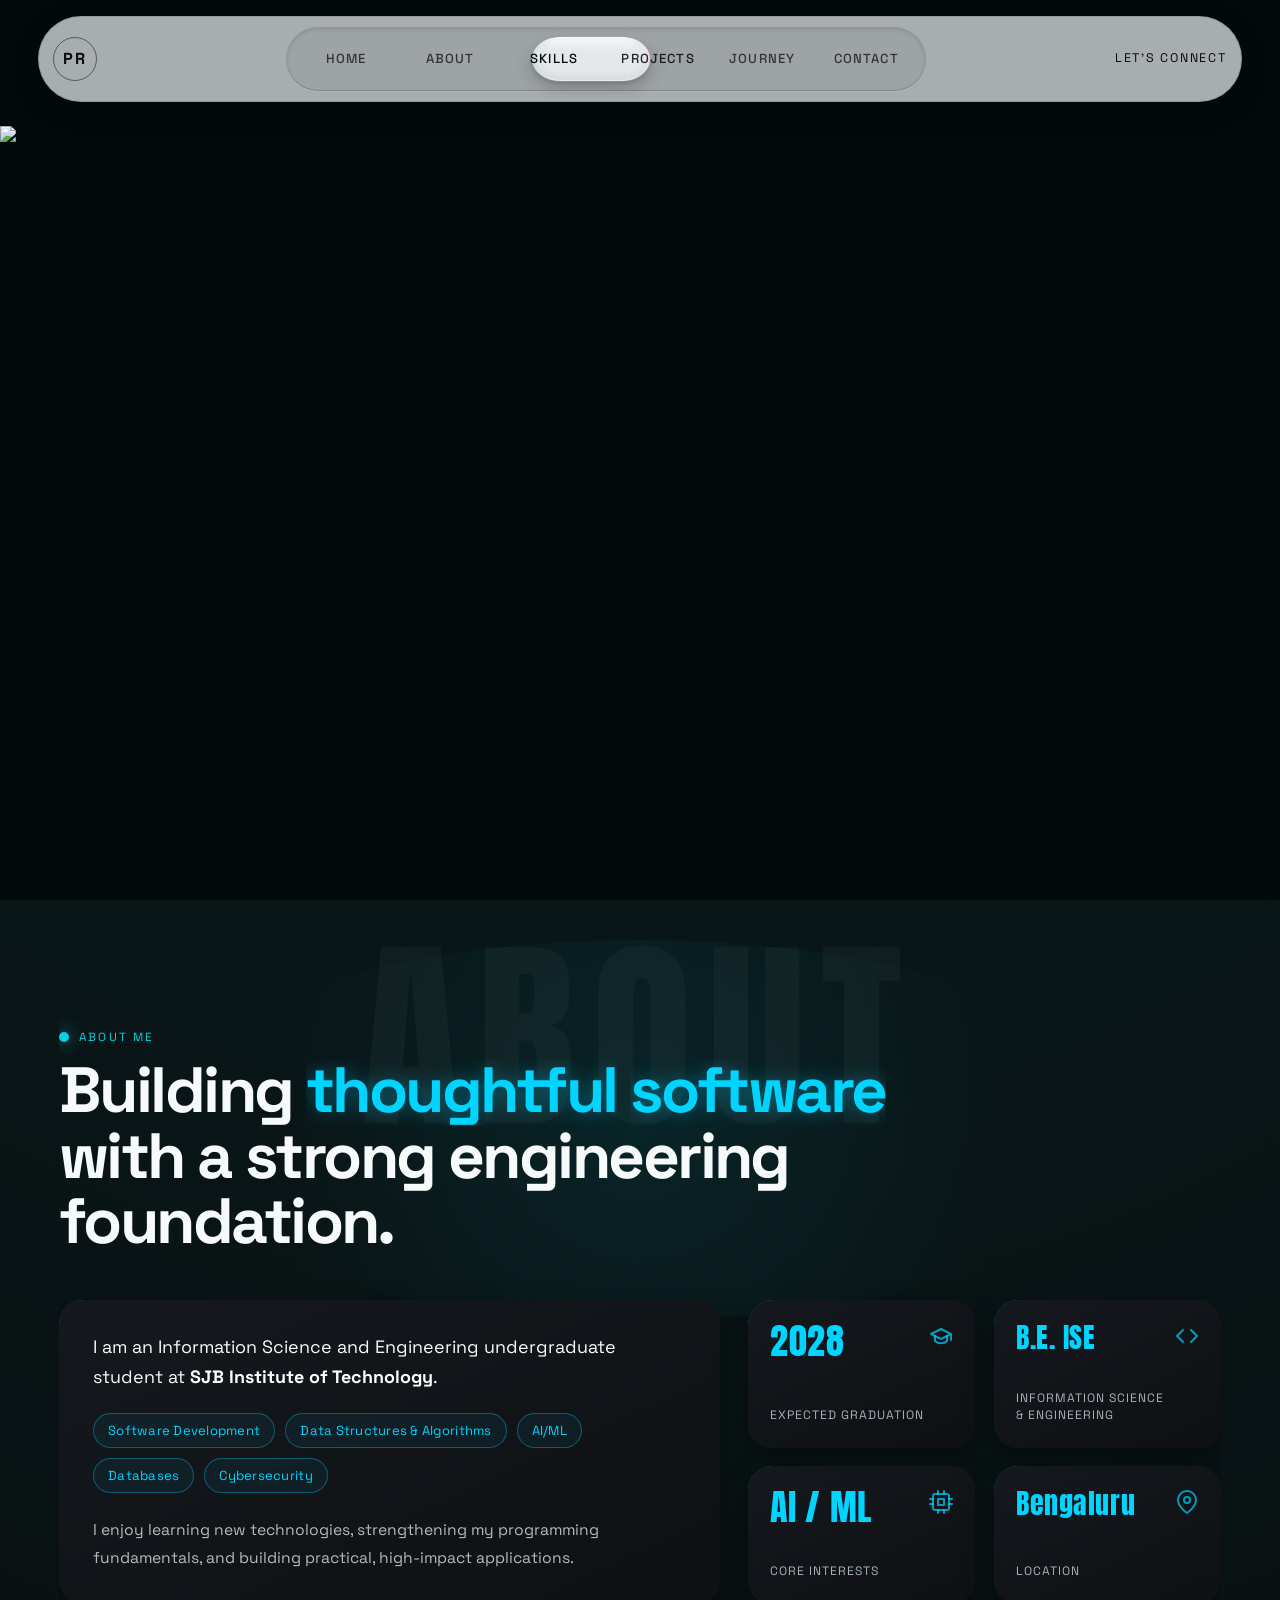
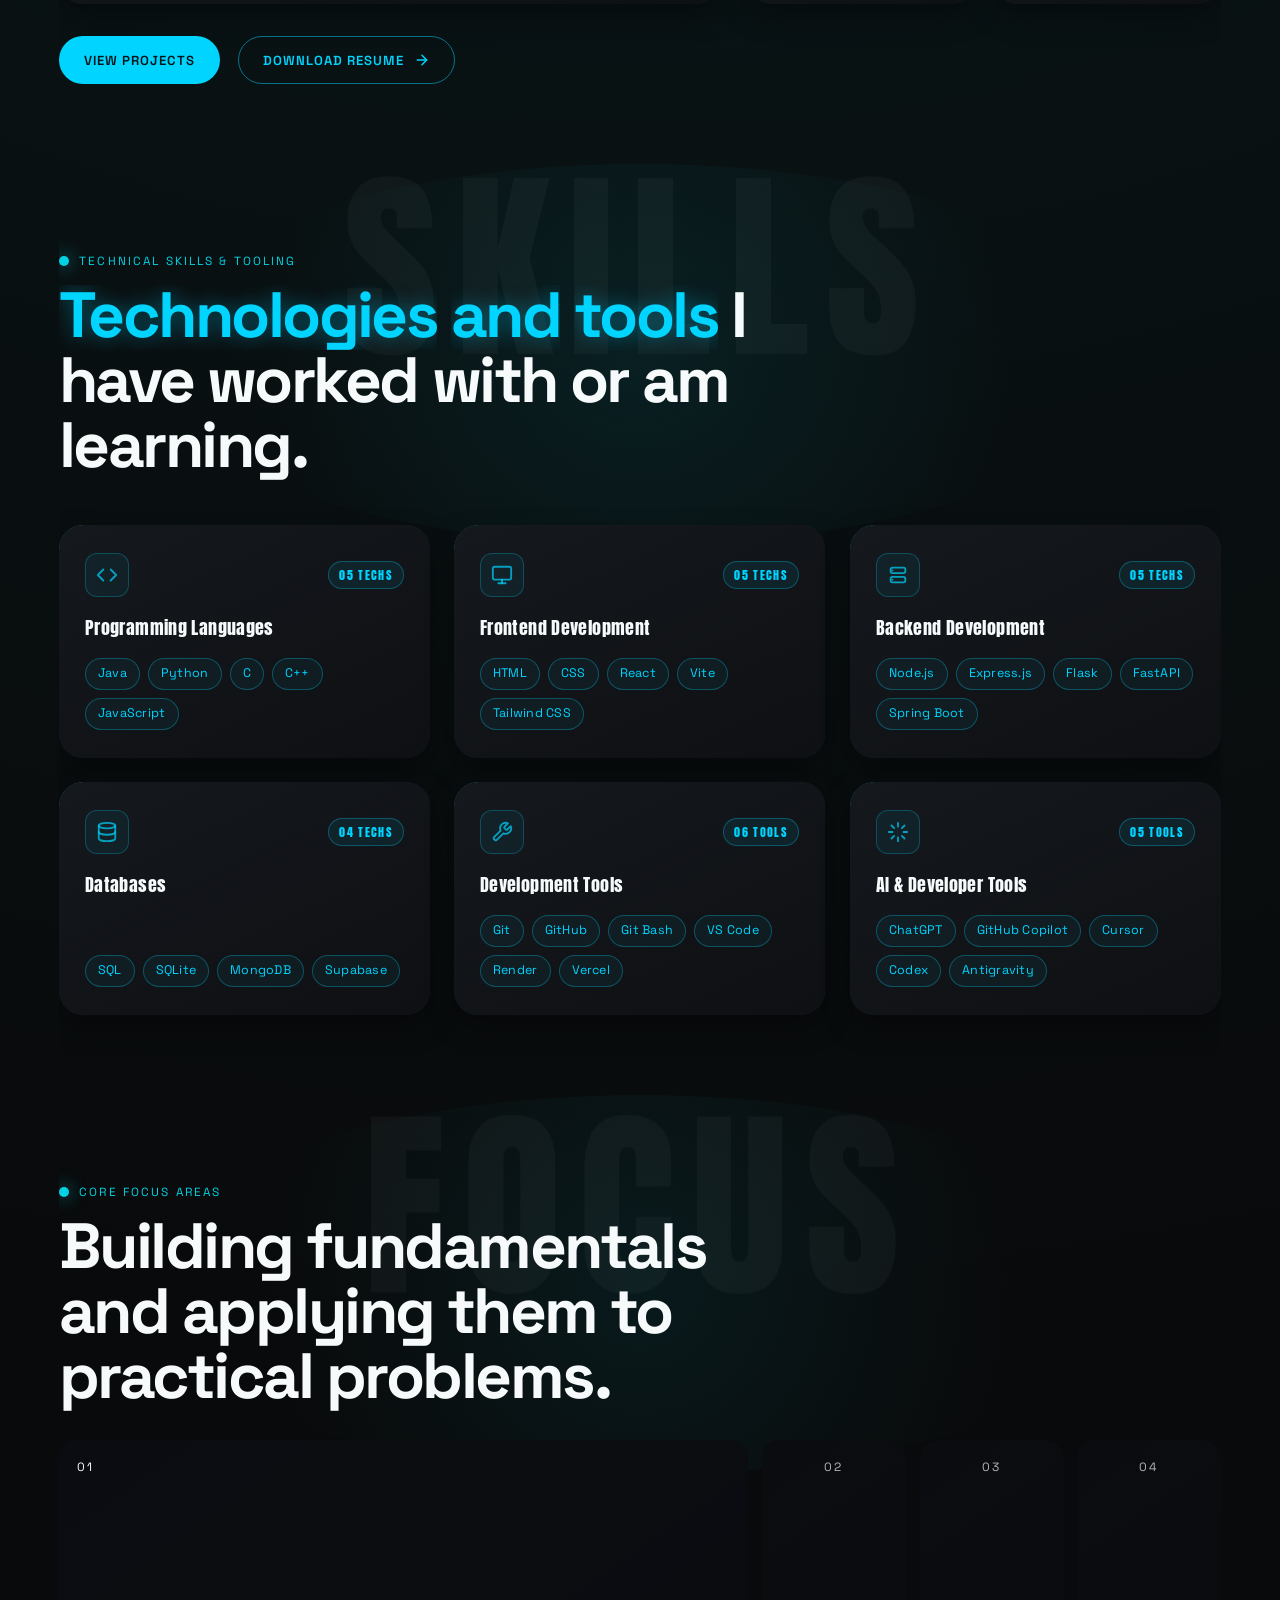
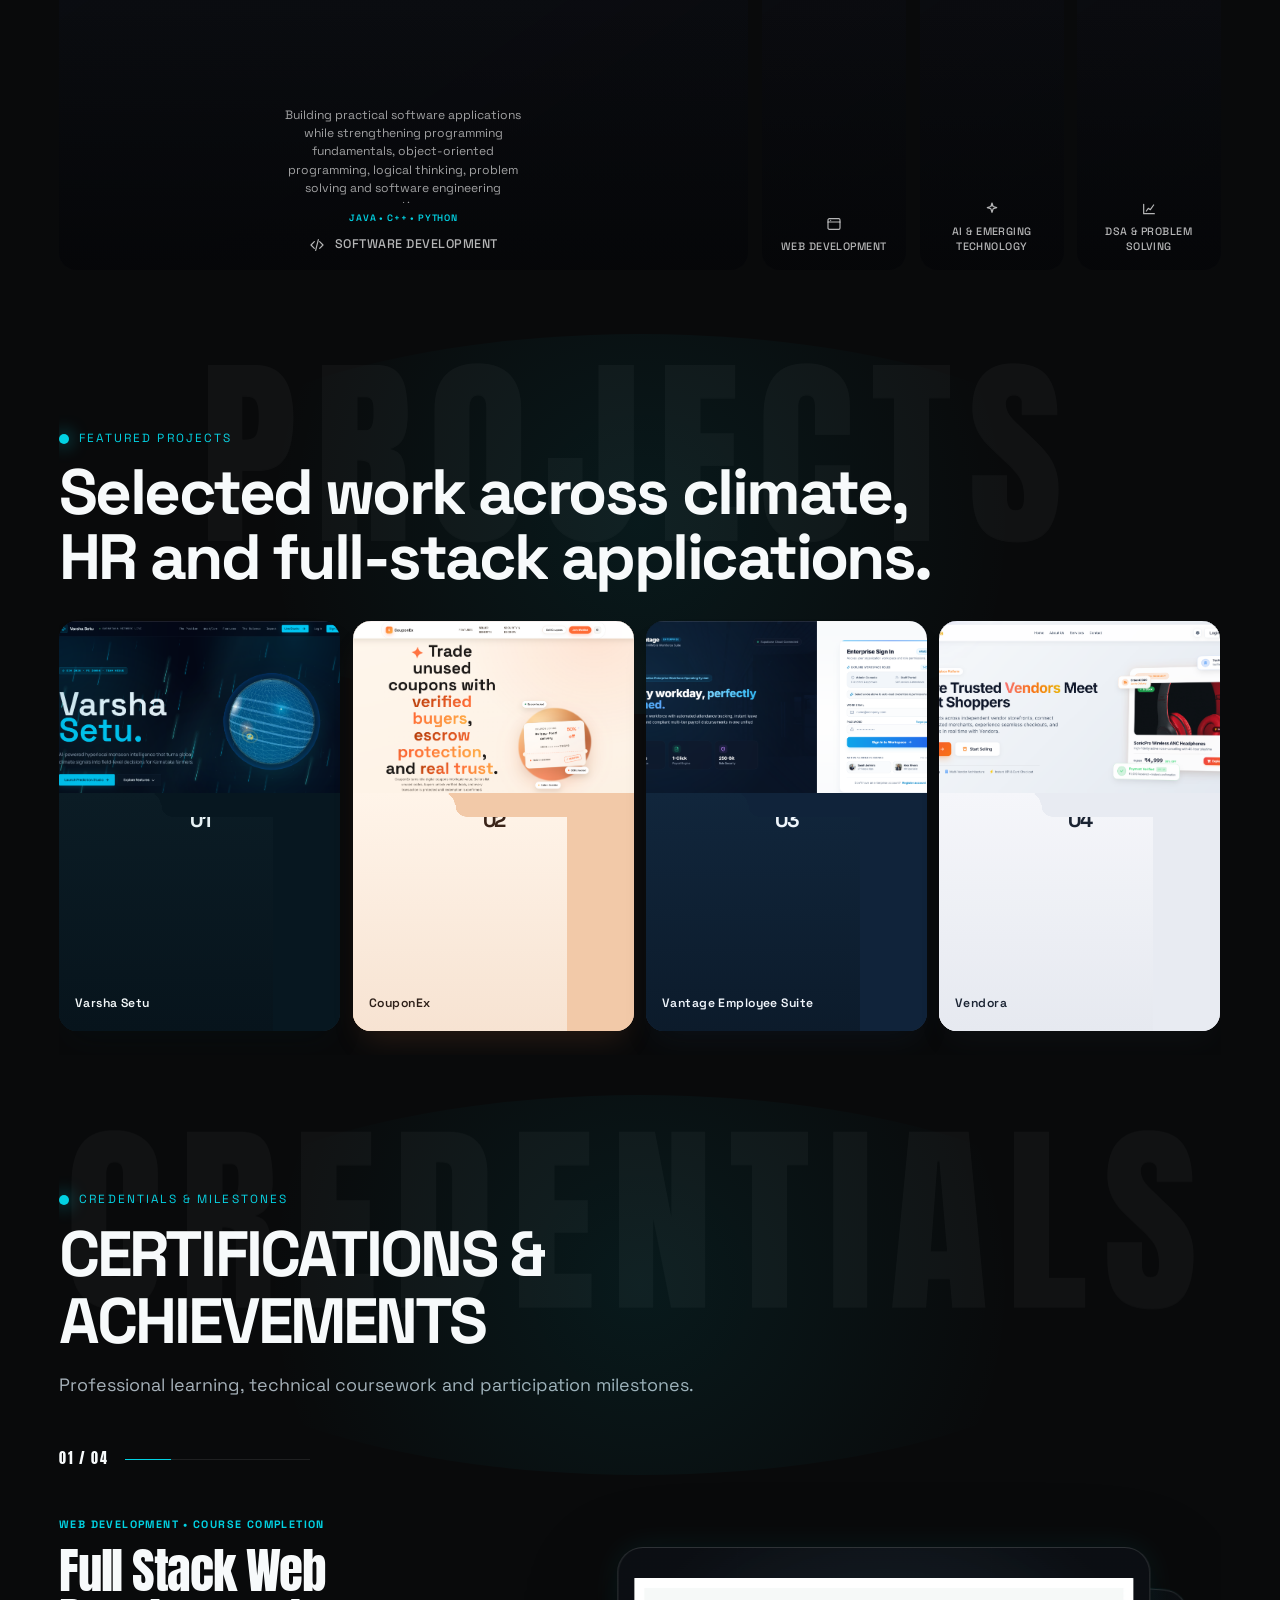
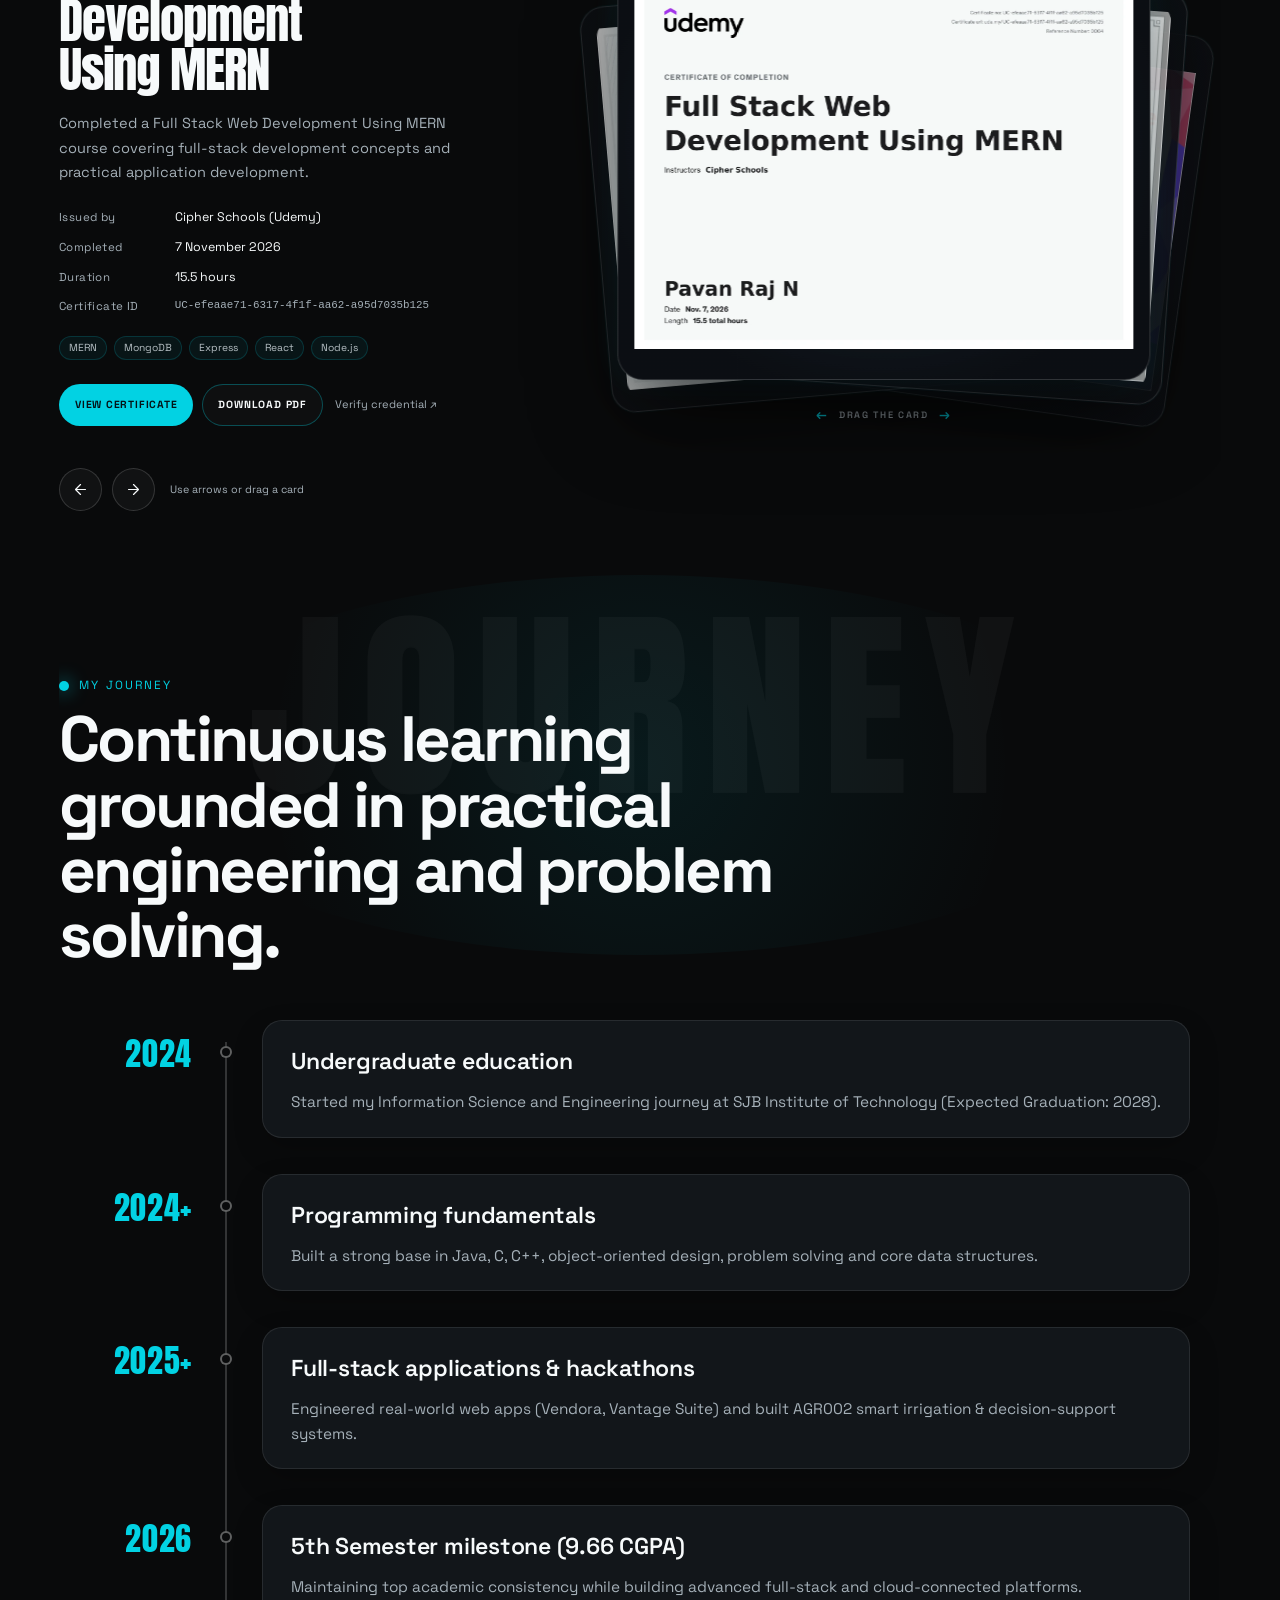
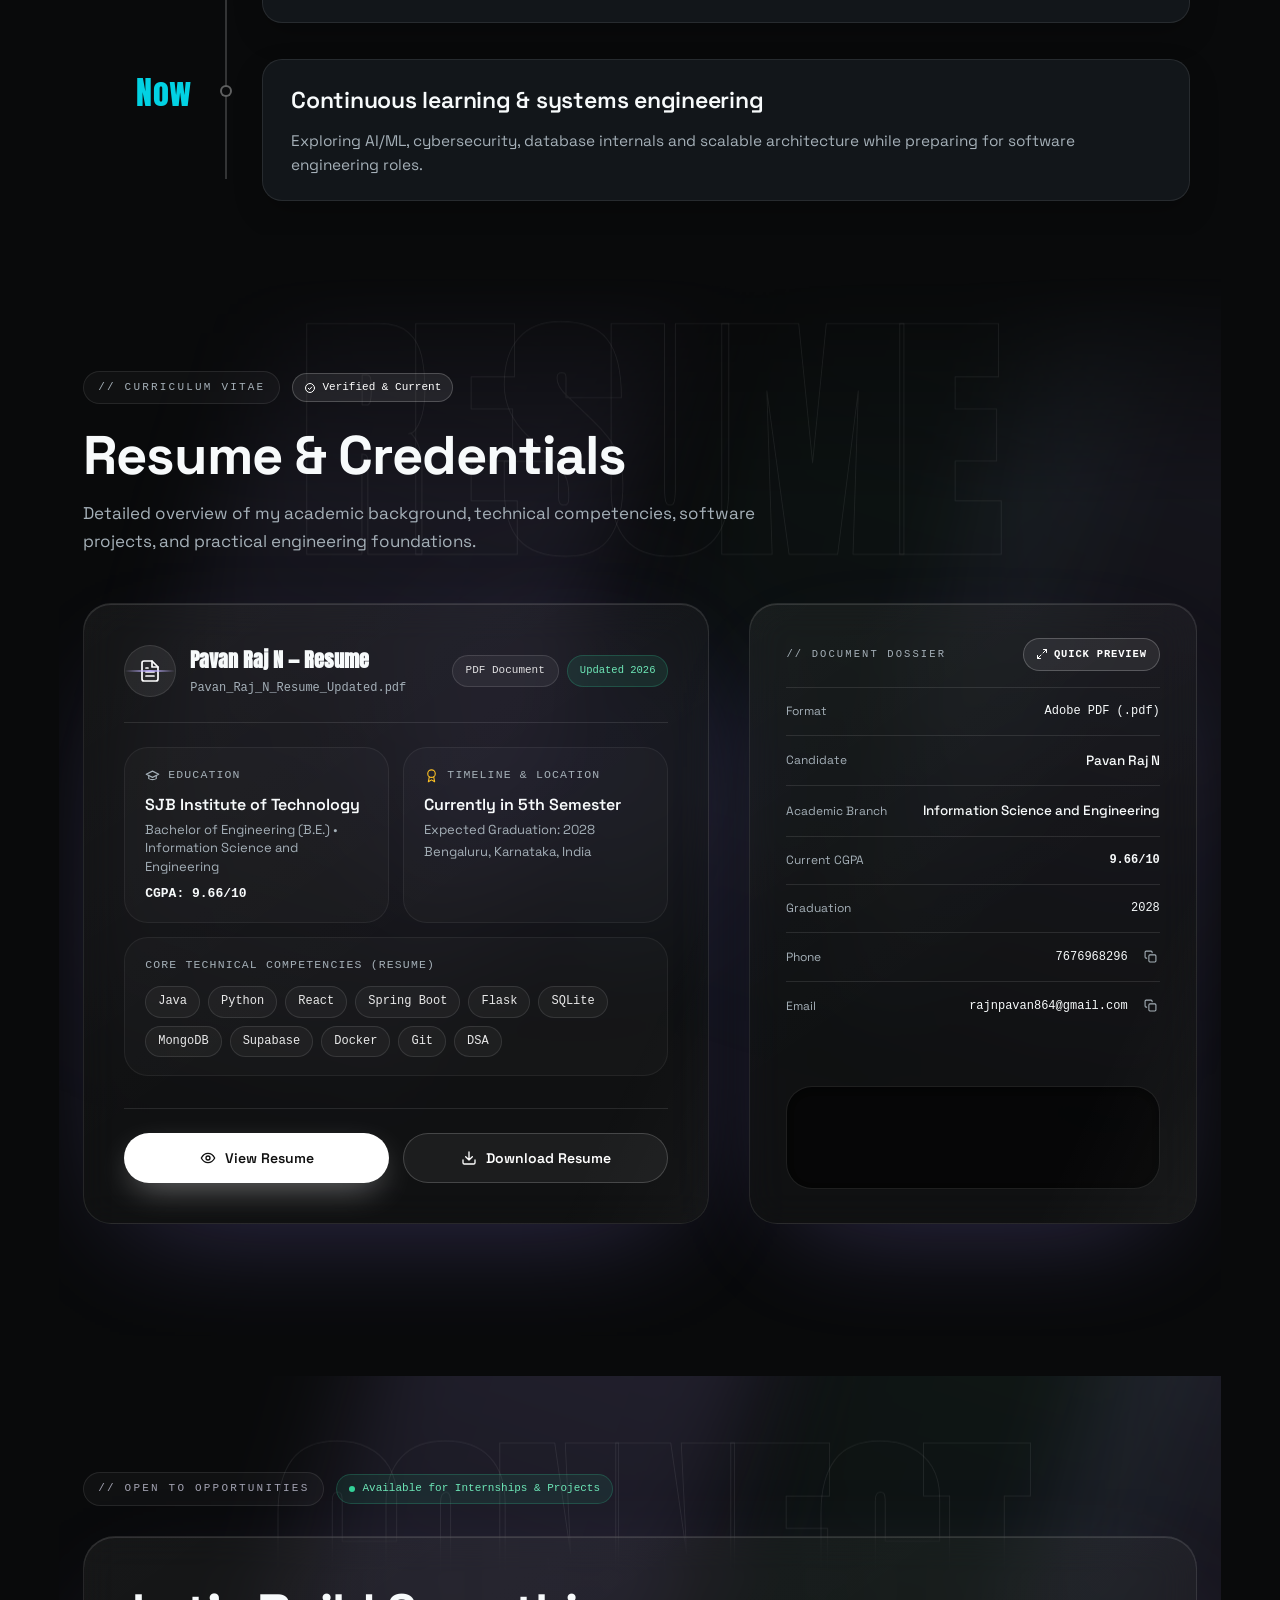
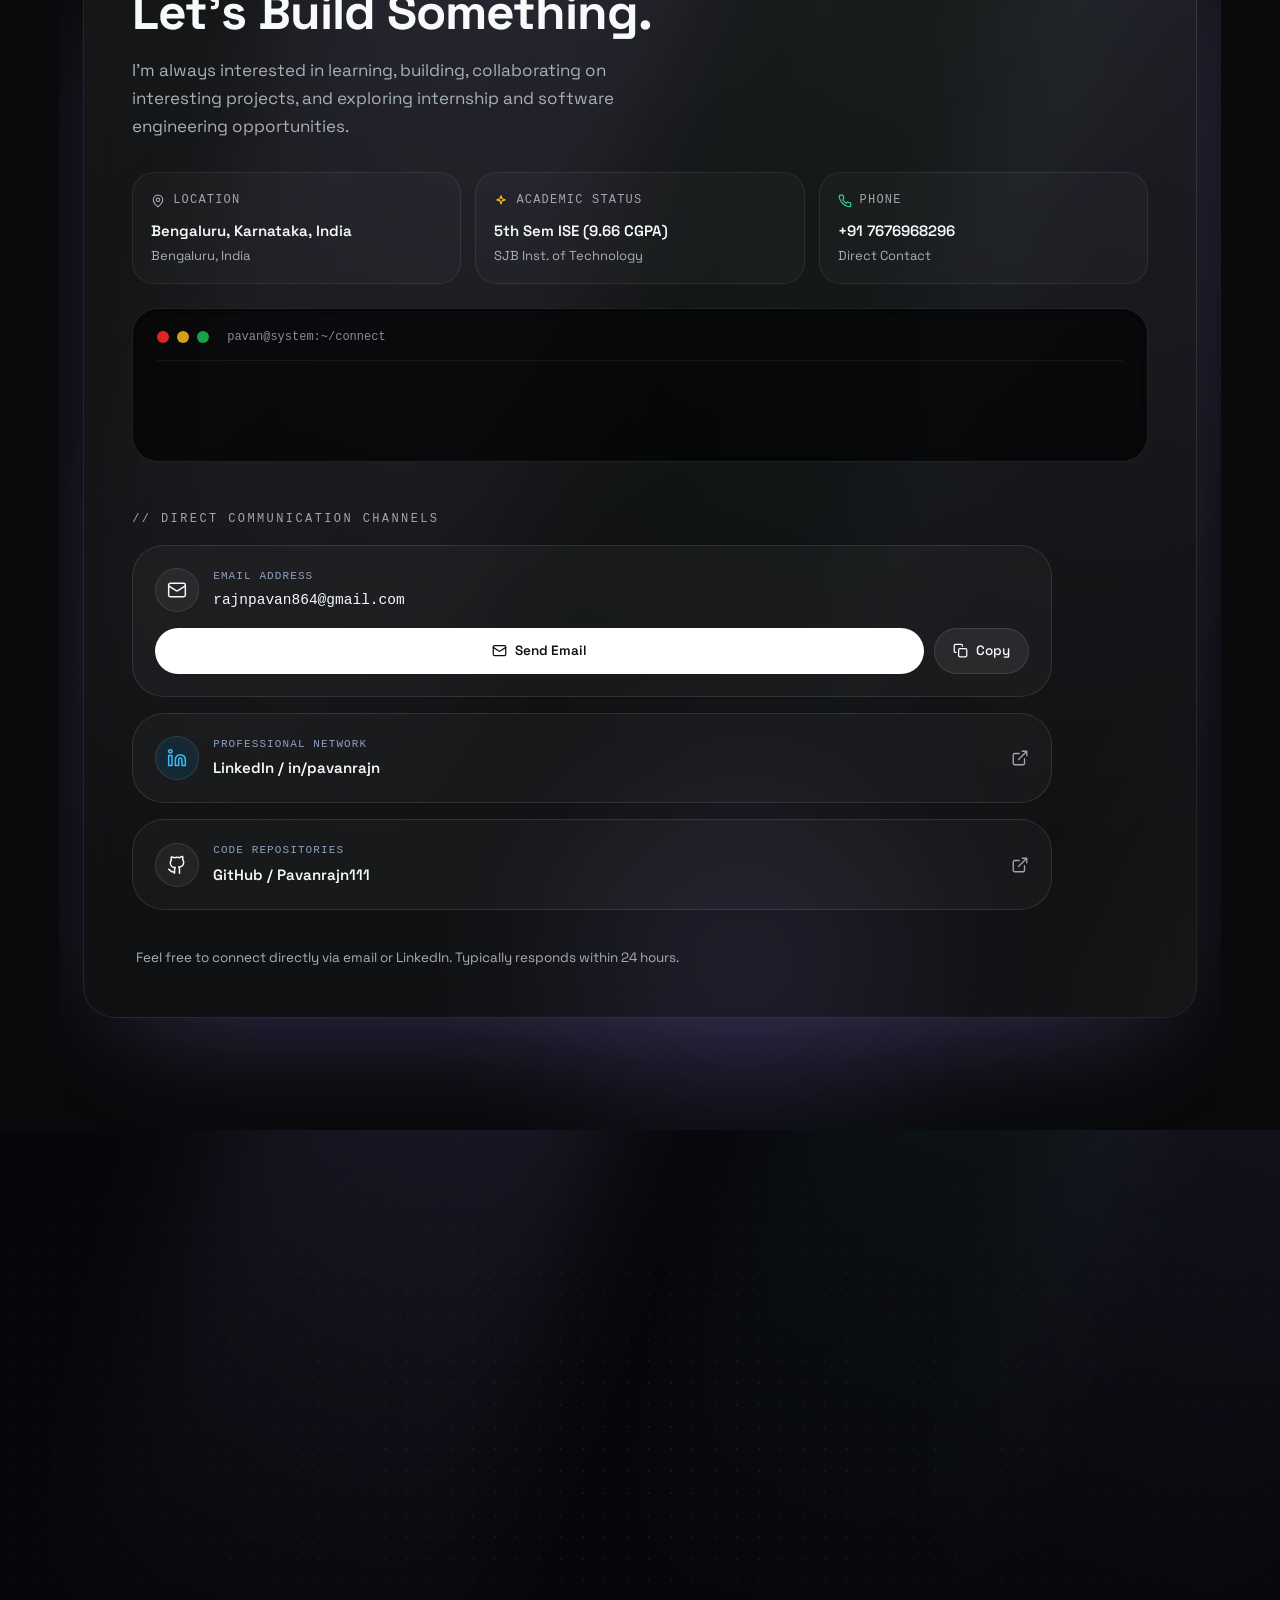
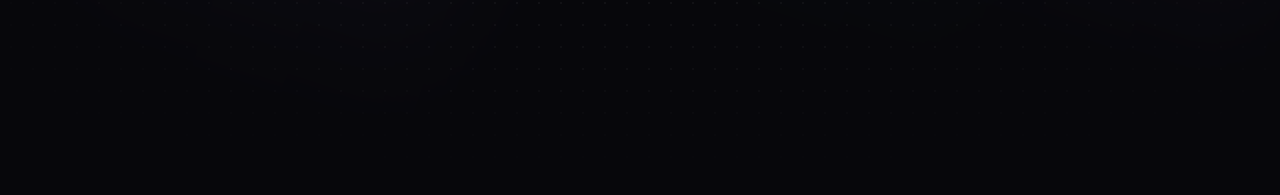
==== index.html @ e093dfd4 "Initial commit: Pavan Raj N portfolio website with animated comet cards, liquid glass tabs, and cine" ====
<!DOCTYPE html>
<html lang="en">
  <head>
    <meta charset="UTF-8" />
    <meta name="viewport" content="width=device-width, initial-scale=1.0" />
    <meta
      name="description"
      content="Pavan Raj N — Information Science and Engineering student building practical software and AI-powered solutions."
    />
    <title>Pavan Raj N | Portfolio</title>
    <link rel="preconnect" href="https://fonts.googleapis.com" />
    <link rel="preconnect" href="https://fonts.gstatic.com" crossorigin />
    <link
      href="https://fonts.googleapis.com/css2?family=Anton&family=Space+Grotesk:wght@400;500;700&display=swap"
      rel="stylesheet"
    />
    <link
      href="https://fonts.googleapis.com/css2?family=JetBrains+Mono:wght@400;500&display=swap"
      rel="stylesheet"
    />
    <link rel="stylesheet" href="styles.css" />
    <link rel="stylesheet" href="contact-cinematic.css" />
    <link rel="stylesheet" href="resume-cinematic.css" />
    <link rel="stylesheet" href="certifications.css" />
    <link rel="stylesheet" href="footer-cinematic.css" />
  </head>
  <body>
    <div class="page-shell">
      <header class="topbar">
        <a class="brand" href="#home" aria-label="Go to home section">PR</a>

        <nav class="lgt" id="main-nav" aria-label="Primary navigation">
          <div class="lgt-lens" aria-hidden="true"></div>
          <button class="lgt-tab" data-target="#home" type="button">Home</button>
          <button class="lgt-tab" data-target="#about" type="button">About</button>
          <button class="lgt-tab" data-target="#skills" type="button">Skills</button>
          <button class="lgt-tab" data-target="#projects" type="button">Projects</button>
          <button class="lgt-tab" data-target="#journey" type="button">Journey</button>
          <button class="lgt-tab" data-target="#contact" type="button">Contact</button>
        </nav>

        <a class="nav-link" href="#contact">Let’s connect</a>
      </header>

      <main>
        <section id="home" class="hero">
          <h1 class="sr-only hero-sr-heading">Pavan Raj N — Software Engineering Portfolio</h1>
          <div class="hero-artwork">
            <img
              class="hero-reference"
              src="Screenshot 2026-11-10 190738.png"
              alt="Pavan Raj N, Information Science and Engineering student, building, learning, and creating."
            />
            <a class="hero-hotspot hero-hotspot-work" href="#projects" aria-label="Explore my work"></a>
            <a class="hero-hotspot hero-hotspot-scroll" href="#about" aria-label="Scroll to explore"></a>
            <a
              class="hero-hotspot hero-hotspot-github"
              href="https://github.com/Pavanrajn111"
              target="_blank"
              rel="noopener noreferrer"
              aria-label="GitHub profile"
            ></a>
            <a
              class="hero-hotspot hero-hotspot-linkedin"
              href="https://www.linkedin.com/in/pavanrajn"
              target="_blank"
              rel="noopener noreferrer"
              aria-label="LinkedIn profile"
            ></a>
            <a
              class="hero-hotspot hero-hotspot-email"
              href="mailto:rajnpavan864@gmail.com"
              aria-label="Email Pavan Raj N"
            ></a>
          </div>
        </section>

        <section id="about" class="about section reveal">
          <div class="section-glow section-glow-about" aria-hidden="true"></div>
          <div class="section-ghost" data-ghost aria-hidden="true">ABOUT</div>
          <div class="section-heading">
            <p class="eyebrow">About Me</p>
            <h2>
              <span class="cine-word"><span>Building</span></span>
              <span class="cine-word"><span class="about-highlight">thoughtful</span></span>
              <span class="cine-word"><span class="about-highlight">software</span></span>
              <span class="cine-word"><span>with</span></span>
              <span class="cine-word"><span>a</span></span>
              <span class="cine-word"><span>strong</span></span>
              <span class="cine-word"><span>engineering</span></span>
              <span class="cine-word"><span>foundation.</span></span>
            </h2>
          </div>

          <div class="about-grid">
            <!-- Left Card -->
            <div class="about-card about-card-main cine-reveal" style="--cine-delay: 150ms">
              <div class="about-card-inner">
                <p class="about-lead">
                  I am an Information Science and Engineering undergraduate student at
                  <strong>SJB Institute of Technology</strong>.
                </p>

                <div class="about-pills" aria-label="Core Technical Interests">
                  <span class="about-pill">Software Development</span>
                  <span class="about-pill">Data Structures &amp; Algorithms</span>
                  <span class="about-pill">AI/ML</span>
                  <span class="about-pill">Databases</span>
                  <span class="about-pill">Cybersecurity</span>
                </div>

                <p class="about-subtext">
                  I enjoy learning new technologies, strengthening my programming fundamentals, and building practical, high-impact applications.
                </p>
              </div>
            </div>

            <!-- Right Stat Cards (2x2 Grid) -->
            <div class="about-stats-grid">
              <!-- Stat 1: 2028 -->
              <div class="about-card about-card-stat cine-reveal" style="--cine-delay: 250ms; --stagger-delay: -1.5s" tabindex="0">
                <div class="about-card-inner">
                  <div class="stat-top">
                    <span class="stat-number">2028</span>
                    <svg class="stat-icon" viewBox="0 0 24 24" fill="none" stroke="currentColor" stroke-width="2" stroke-linecap="round" stroke-linejoin="round" aria-hidden="true">
                      <path d="M22 10v6M2 10l10-5 10 5-10 5z"></path>
                      <path d="M6 12v5c3 3 9 3 12 0v-5"></path>
                    </svg>
                  </div>
                  <span class="stat-label">Expected Graduation</span>
                </div>
              </div>

              <!-- Stat 2: B.E. ISE -->
              <div class="about-card about-card-stat cine-reveal" style="--cine-delay: 350ms; --stagger-delay: -3s" tabindex="0">
                <div class="about-card-inner">
                  <div class="stat-top">
                    <span class="stat-number stat-number-sm">B.E. ISE</span>
                    <svg class="stat-icon" viewBox="0 0 24 24" fill="none" stroke="currentColor" stroke-width="2" stroke-linecap="round" stroke-linejoin="round" aria-hidden="true">
                      <polyline points="16 18 22 12 16 6"></polyline>
                      <polyline points="8 6 2 12 8 18"></polyline>
                    </svg>
                  </div>
                  <span class="stat-label">Information Science &amp; Engineering</span>
                </div>
              </div>

              <!-- Stat 3: AI / ML -->
              <div class="about-card about-card-stat cine-reveal" style="--cine-delay: 450ms; --stagger-delay: -4.5s" tabindex="0">
                <div class="about-card-inner">
                  <div class="stat-top">
                    <span class="stat-number">AI / ML</span>
                    <svg class="stat-icon" viewBox="0 0 24 24" fill="none" stroke="currentColor" stroke-width="2" stroke-linecap="round" stroke-linejoin="round" aria-hidden="true">
                      <rect x="4" y="4" width="16" height="16" rx="2"></rect>
                      <rect x="9" y="9" width="6" height="6"></rect>
                      <line x1="9" y1="1" x2="9" y2="4"></line>
                      <line x1="15" y1="1" x2="15" y2="4"></line>
                      <line x1="9" y1="20" x2="9" y2="23"></line>
                      <line x1="15" y1="20" x2="15" y2="23"></line>
                      <line x1="20" y1="9" x2="23" y2="9"></line>
                      <line x1="20" y1="14" x2="23" y2="14"></line>
                      <line x1="1" y1="9" x2="4" y2="9"></line>
                      <line x1="1" y1="14" x2="4" y2="14"></line>
                    </svg>
                  </div>
                  <span class="stat-label">Core Interests</span>
                </div>
              </div>

              <!-- Stat 4: Bengaluru -->
              <div class="about-card about-card-stat cine-reveal" style="--cine-delay: 550ms; --stagger-delay: -6s" tabindex="0">
                <div class="about-card-inner">
                  <div class="stat-top">
                    <span class="stat-number stat-number-sm">Bengaluru</span>
                    <svg class="stat-icon" viewBox="0 0 24 24" fill="none" stroke="currentColor" stroke-width="2" stroke-linecap="round" stroke-linejoin="round" aria-hidden="true">
                      <path d="M21 10c0 7-9 13-9 13s-9-6-9-13a9 9 0 0 1 18 0z"></path>
                      <circle cx="12" cy="10" r="3"></circle>
                    </svg>
                  </div>
                  <span class="stat-label">Location</span>
                </div>
              </div>
            </div>
          </div>

          <!-- Call to Action Buttons -->
          <div class="about-actions cine-reveal" style="--cine-delay: 650ms">
            <a href="#projects" class="about-btn about-btn-primary">
              <span>View Projects</span>
            </a>
            <a href="Pavan_Raj_N_Resume_Updated.pdf" download class="about-btn about-btn-secondary">
              <span>Download Resume</span>
              <svg class="btn-arrow" viewBox="0 0 24 24" fill="none" stroke="currentColor" stroke-width="2.2" stroke-linecap="round" stroke-linejoin="round" aria-hidden="true">
                <line x1="5" y1="12" x2="19" y2="12"></line>
                <polyline points="12 5 19 12 12 19"></polyline>
              </svg>
            </a>
          </div>
        </section>

        <section id="skills" class="skills section reveal">
          <div class="section-glow section-glow-skills" aria-hidden="true"></div>
          <div class="section-ghost" data-ghost aria-hidden="true">SKILLS</div>
          <div class="section-heading narrow">
            <p class="eyebrow">Technical Skills &amp; Tooling</p>
            <h2>
              <span class="cine-word"><span class="skills-highlight">Technologies</span></span>
              <span class="cine-word"><span class="skills-highlight">and</span></span>
              <span class="cine-word"><span class="skills-highlight">tools</span></span>
              <span class="cine-word"><span>I</span></span>
              <span class="cine-word"><span>have</span></span>
              <span class="cine-word"><span>worked</span></span>
              <span class="cine-word"><span>with</span></span>
              <span class="cine-word"><span>or</span></span>
              <span class="cine-word"><span>am</span></span>
              <span class="cine-word"><span>learning.</span></span>
            </h2>
          </div>

          <div class="skill-grid" aria-label="Technical skills and tools">
            <!-- Card 1: Programming Languages -->
            <article class="skill-card cine-reveal" style="--cine-delay: 100ms; --stagger-delay: 0s" tabindex="0">
              <div class="skill-card-inner">
                <div class="skill-card-head">
                  <div class="skill-icon-wrap" aria-hidden="true">
                    <svg class="skill-icon" viewBox="0 0 24 24" fill="none" stroke="currentColor" stroke-width="2" stroke-linecap="round" stroke-linejoin="round">
                      <polyline points="16 18 22 12 16 6"></polyline>
                      <polyline points="8 6 2 12 8 18"></polyline>
                    </svg>
                  </div>
                  <span class="skill-count" aria-label="5 technologies">05 TECHS</span>
                </div>
                <div class="skill-card-title"><h3>Programming Languages</h3></div>
                <div class="skill-pills">
                  <span class="skill-pill">Java</span>
                  <span class="skill-pill">Python</span>
                  <span class="skill-pill">C</span>
                  <span class="skill-pill">C++</span>
                  <span class="skill-pill">JavaScript</span>
                </div>
              </div>
            </article>

            <!-- Card 2: Frontend Development -->
            <article class="skill-card cine-reveal" style="--cine-delay: 200ms; --stagger-delay: -2s" tabindex="0">
              <div class="skill-card-inner">
                <div class="skill-card-head">
                  <div class="skill-icon-wrap" aria-hidden="true">
                    <svg class="skill-icon" viewBox="0 0 24 24" fill="none" stroke="currentColor" stroke-width="2" stroke-linecap="round" stroke-linejoin="round">
                      <rect x="2" y="3" width="20" height="14" rx="2" ry="2"></rect>
                      <line x1="8" y1="21" x2="16" y2="21"></line>
                      <line x1="12" y1="17" x2="12" y2="21"></line>
                    </svg>
                  </div>
                  <span class="skill-count" aria-label="5 technologies">05 TECHS</span>
                </div>
                <div class="skill-card-title"><h3>Frontend Development</h3></div>
                <div class="skill-pills">
                  <span class="skill-pill">HTML</span>
                  <span class="skill-pill">CSS</span>
                  <span class="skill-pill">React</span>
                  <span class="skill-pill">Vite</span>
                  <span class="skill-pill">Tailwind CSS</span>
                </div>
              </div>
            </article>

            <!-- Card 3: Backend Development -->
            <article class="skill-card cine-reveal" style="--cine-delay: 300ms; --stagger-delay: -4s" tabindex="0">
              <div class="skill-card-inner">
                <div class="skill-card-head">
                  <div class="skill-icon-wrap" aria-hidden="true">
                    <svg class="skill-icon" viewBox="0 0 24 24" fill="none" stroke="currentColor" stroke-width="2" stroke-linecap="round" stroke-linejoin="round">
                      <rect x="4" y="4" width="16" height="6" rx="2"></rect>
                      <rect x="4" y="14" width="16" height="6" rx="2"></rect>
                      <line x1="6" y1="7" x2="6.01" y2="7"></line>
                      <line x1="6" y1="17" x2="6.01" y2="17"></line>
                    </svg>
                  </div>
                  <span class="skill-count" aria-label="5 technologies">05 TECHS</span>
                </div>
                <div class="skill-card-title"><h3>Backend Development</h3></div>
                <div class="skill-pills">
                  <span class="skill-pill">Node.js</span>
                  <span class="skill-pill">Express.js</span>
                  <span class="skill-pill">Flask</span>
                  <span class="skill-pill">FastAPI</span>
                  <span class="skill-pill">Spring Boot</span>
                </div>
              </div>
            </article>

            <!-- Card 4: Databases -->
            <article class="skill-card cine-reveal" style="--cine-delay: 400ms; --stagger-delay: -6s" tabindex="0">
              <div class="skill-card-inner">
                <div class="skill-card-head">
                  <div class="skill-icon-wrap" aria-hidden="true">
                    <svg class="skill-icon" viewBox="0 0 24 24" fill="none" stroke="currentColor" stroke-width="2" stroke-linecap="round" stroke-linejoin="round">
                      <ellipse cx="12" cy="5" rx="9" ry="3"></ellipse>
                      <path d="M21 12c0 1.66-4 3-9 3s-9-1.34-9-3"></path>
                      <path d="M3 5v14c0 1.66 4 3 9 3s9-1.34 9-3V5"></path>
                    </svg>
                  </div>
                  <span class="skill-count" aria-label="4 technologies">04 TECHS</span>
                </div>
                <div class="skill-card-title"><h3>Databases</h3></div>
                <div class="skill-pills">
                  <span class="skill-pill">SQL</span>
                  <span class="skill-pill">SQLite</span>
                  <span class="skill-pill">MongoDB</span>
                  <span class="skill-pill">Supabase</span>
                </div>
              </div>
            </article>

            <!-- Card 5: Development Tools -->
            <article class="skill-card cine-reveal" style="--cine-delay: 500ms; --stagger-delay: -8s" tabindex="0">
              <div class="skill-card-inner">
                <div class="skill-card-head">
                  <div class="skill-icon-wrap" aria-hidden="true">
                    <svg class="skill-icon" viewBox="0 0 24 24" fill="none" stroke="currentColor" stroke-width="2" stroke-linecap="round" stroke-linejoin="round">
                      <path d="M14.7 6.3a1 1 0 0 0 0 1.4l1.6 1.6a1 1 0 0 0 1.4 0l3.77-3.77a6 6 0 0 1-7.94 7.94l-6.91 6.91a2.12 2.12 0 0 1-3-3l6.91-6.91a6 6 0 0 1 7.94-7.94l-3.76 3.76z"></path>
                    </svg>
                  </div>
                  <span class="skill-count" aria-label="6 technologies">06 TOOLS</span>
                </div>
                <div class="skill-card-title"><h3>Development Tools</h3></div>
                <div class="skill-pills">
                  <span class="skill-pill">Git</span>
                  <span class="skill-pill">GitHub</span>
                  <span class="skill-pill">Git Bash</span>
                  <span class="skill-pill">VS Code</span>
                  <span class="skill-pill">Render</span>
                  <span class="skill-pill">Vercel</span>
                </div>
              </div>
            </article>

            <!-- Card 6: AI & Developer Tools -->
            <article class="skill-card cine-reveal" style="--cine-delay: 600ms; --stagger-delay: -10s" tabindex="0">
              <div class="skill-card-inner">
                <div class="skill-card-head">
                  <div class="skill-icon-wrap" aria-hidden="true">
                    <svg class="skill-icon" viewBox="0 0 24 24" fill="none" stroke="currentColor" stroke-width="2" stroke-linecap="round" stroke-linejoin="round">
                      <path d="M12 2v4M12 18v4M4.93 4.93l2.83 2.83M16.24 16.24l2.83 2.83M2 12h4M18 12h4M4.93 19.07l2.83-2.83M16.24 7.76l2.83-2.83"></path>
                    </svg>
                  </div>
                  <span class="skill-count" aria-label="5 tools">05 TOOLS</span>
                </div>
                <div class="skill-card-title"><h3>AI &amp; Developer Tools</h3></div>
                <div class="skill-pills">
                  <span class="skill-pill">ChatGPT</span>
                  <span class="skill-pill">GitHub Copilot</span>
                  <span class="skill-pill">Cursor</span>
                  <span class="skill-pill">Codex</span>
                  <span class="skill-pill">Antigravity</span>
                </div>
              </div>
            </article>
          </div>
        </section>

        <section id="focus-areas" class="focus-areas section reveal">
          <div class="section-glow section-glow-focus-areas" aria-hidden="true"></div>
          <div class="section-ghost" data-ghost aria-hidden="true">FOCUS</div>
          <div class="section-heading narrow">
            <p class="eyebrow">Core Focus Areas</p>
            <h2><span class="cine-word"><span>Building</span></span> <span class="cine-word"><span>fundamentals</span></span> <span class="cine-word"><span>and</span></span> <span class="cine-word"><span>applying</span></span> <span class="cine-word"><span>them</span></span> <span class="cine-word"><span>to</span></span> <span class="cine-word"><span>practical</span></span> <span class="cine-word"><span>problems.</span></span></h2>
          </div>

          <div class="eag focus-accordion" id="focus-gallery" aria-label="Core focus areas">
            <button class="eag-panel is-active cine-reveal" style="--cine-delay: 120ms" type="button" aria-label="Software Development" aria-controls="focus-detail-software">
              <div class="eag-art" style="--img: linear-gradient(145deg, rgba(7, 16, 24, .12), rgba(7, 10, 14, .28)), url('https://images.unsplash.com/photo-1555066931-4365d14bab8c?auto=format&fit=crop&w=1400&q=85');"></div>
              <span class="eag-num">01</span>
              <div class="eag-foot">
                <div class="focus-detail" id="focus-detail-software" aria-hidden="false">
                  <p class="eag-caption">Building practical software applications while strengthening programming fundamentals, object-oriented programming, logical thinking, problem solving and software engineering practices.</p>
                  <span class="focus-tech">JAVA &bull; C++ &bull; PYTHON</span>
                </div>
                <div class="eag-meta">
                  <svg viewBox="0 0 24 24" aria-hidden="true"><path d="m8 7-5 5 5 5M16 7l5 5-5 5M14 4l-4 16"/></svg>
                  <span class="eag-title">Software Development</span>
                </div>
              </div>
            </button>

            <button class="eag-panel cine-reveal" style="--cine-delay: 240ms" type="button" aria-label="Web Development" aria-controls="focus-detail-web">
              <div class="eag-art" style="--img: linear-gradient(145deg, rgba(7, 16, 24, .12), rgba(7, 10, 14, .28)), url('https://images.unsplash.com/photo-1498050108023-c5249f4df085?auto=format&fit=crop&w=1400&q=85');"></div>
              <span class="eag-num">02</span>
              <div class="eag-foot">
                <div class="focus-detail" id="focus-detail-web" aria-hidden="true">
                  <p class="eag-caption">Developing responsive web applications and full-stack systems using modern frontend and backend technologies, databases and application development frameworks.</p>
                  <span class="focus-tech">REACT &bull; NODE.JS &bull; SPRING BOOT &bull; FLASK</span>
                </div>
                <div class="eag-meta">
                  <svg viewBox="0 0 24 24" aria-hidden="true"><rect x="3" y="4" width="18" height="16" rx="2"/><path d="M3 9h18M7 6.5h.01"/></svg>
                  <span class="eag-title">Web Development</span>
                </div>
              </div>
            </button>

            <button class="eag-panel cine-reveal" style="--cine-delay: 360ms" type="button" aria-label="AI and Emerging Technology" aria-controls="focus-detail-ai">
              <div class="eag-art" style="--img: linear-gradient(145deg, rgba(7, 16, 24, .12), rgba(7, 10, 14, .28)), url('https://images.unsplash.com/photo-1677442136019-21780ecad995?auto=format&fit=crop&w=1400&q=85');"></div>
              <span class="eag-num">03</span>
              <div class="eag-foot">
                <div class="focus-detail" id="focus-detail-ai" aria-hidden="true">
                  <p class="eag-caption">Exploring artificial intelligence, machine learning and modern AI-powered developer tools while applying new concepts to practical projects and problem-solving workflows.</p>
                  <span class="focus-tech">AI/ML &bull; MACHINE LEARNING &bull; AI TOOLS</span>
                </div>
                <div class="eag-meta">
                  <svg viewBox="0 0 24 24" aria-hidden="true"><path d="m12 3 1.7 5.3L19 10l-5.3 1.7L12 17l-1.7-5.3L5 10l5.3-1.7L12 3Z"/></svg>
                  <span class="eag-title">AI &amp; Emerging Technology</span>
                </div>
              </div>
            </button>

            <button class="eag-panel cine-reveal" style="--cine-delay: 480ms" type="button" aria-label="DSA and Problem Solving" aria-controls="focus-detail-dsa">
              <div class="eag-art" style="--img: linear-gradient(145deg, rgba(7, 16, 24, .12), rgba(7, 10, 14, .28)), url('https://images.unsplash.com/photo-1509228468518-180dd4864904?auto=format&fit=crop&w=1400&q=85');"></div>
              <span class="eag-num">04</span>
              <div class="eag-foot">
                <div class="focus-detail" id="focus-detail-dsa" aria-hidden="true">
                  <p class="eag-caption">Improving algorithmic thinking through consistent data structures and algorithms practice, coding problems, logical reasoning and structured problem solving.</p>
                  <span class="focus-tech">DSA &bull; JAVA &bull; ALGORITHMS</span>
                </div>
                <div class="eag-meta">
                  <svg viewBox="0 0 24 24" aria-hidden="true"><path d="M4 19V5M4 19h16M8 15l3-4 3 2 5-7"/></svg>
                  <span class="eag-title">DSA &amp; Problem Solving</span>
                </div>
              </div>
            </button>
          </div>
        </section>

        <section id="projects" class="projects section reveal">
          <div class="section-glow section-glow-projects" aria-hidden="true"></div>
          <div class="section-ghost" data-ghost aria-hidden="true">PROJECTS</div>
          <div class="section-heading">
            <p class="eyebrow">Featured Projects</p>
            <h2><span class="cine-word"><span>Selected</span></span> <span class="cine-word"><span>work</span></span> <span class="cine-word"><span>across</span></span> <span class="cine-word"><span>climate,</span></span> <span class="cine-word"><span>HR</span></span> <span class="cine-word"><span>and</span></span> <span class="cine-word"><span>full-stack</span></span> <span class="cine-word"><span>applications.</span></span></h2>
          </div>

          <div class="frc project-folder-grid" id="project-folders" aria-label="Project folders">
            <article class="frc-card project-folder t-violet cine-reveal" style="--cine-delay: 140ms" aria-label="Project 01: Varsha Setu">
              <div class="frc-art" aria-hidden="true"></div>
              <div class="frc-obj project-preview" data-image-path="Project/VarshaSetu.png" role="img" aria-label="Screenshot of Varsha Setu">
                <div class="project-image-placeholder" aria-hidden="true">
                  <svg viewBox="0 0 48 36"><rect x="3" y="3" width="42" height="30" rx="3"/><circle cx="16" cy="14" r="3"/><path d="m6 29 11-10 7 6 6-5 12 9"/></svg>
                  <span>Project screenshot</span>
                </div>
              </div>
              <div class="frc-body">
                <span class="frc-num">01</span>
                <svg class="frc-arrow" viewBox="0 0 10 10" aria-hidden="true"><path d="M2 8L8 2M3.5 2H8v4.5"/></svg>
                <div class="frc-foot">
                  <span class="project-category">CLIMATE INTELLIGENCE</span>
                  <h3 class="frc-title"><button class="project-toggle" type="button" aria-expanded="false" aria-controls="project-details-varsha">Varsha Setu</button></h3>
                  <div class="project-open-details" id="project-details-varsha" aria-hidden="true" inert>
                    <p class="frc-text">A hyperlocal monsoon outlook and climate-risk advisory platform connecting seasonal forecasts with regional agronomic guidance.</p>
                    <ul class="project-tech" aria-label="Technologies">
                      <li>React</li><li>TypeScript</li><li>FastAPI</li><li>ML</li><li>SQLite</li>
                    </ul>
                    <div class="project-links">
                      <a class="folder-link" href="https://github.com/Pavanrajn111/VarshaSetu" target="_blank" rel="noreferrer">GitHub</a>
                      <a class="folder-link folder-link-live" href="https://varsha-setu-six.vercel.app/" target="_blank" rel="noreferrer">Live site <span aria-hidden="true">↗</span></a>
                    </div>
                  </div>
                </div>
              </div>
            </article>

            <article class="frc-card project-folder t-violet cine-reveal" style="--cine-delay: 260ms" aria-label="Project 02: CouponEx">
              <div class="frc-art" aria-hidden="true"></div>
              <div class="frc-obj project-preview" data-image-path="Project/CouponEx.png" role="img" aria-label="Screenshot of CouponEx">
                <div class="project-image-placeholder" aria-hidden="true">
                  <svg viewBox="0 0 48 36"><rect x="3" y="3" width="42" height="30" rx="3"/><circle cx="16" cy="14" r="3"/><path d="m6 29 11-10 7 6 6-5 12 9"/></svg>
                  <span>Project screenshot</span>
                </div>
              </div>
              <div class="frc-body">
                <span class="frc-num">02</span>
                <svg class="frc-arrow" viewBox="0 0 10 10" aria-hidden="true"><path d="M2 8L8 2M3.5 2H8v4.5"/></svg>
                <div class="frc-foot">
                  <span class="project-category">FULL-STACK &bull; FINTECH SIMULATION</span>
                  <h3 class="frc-title"><button class="project-toggle" type="button" aria-expanded="false" aria-controls="project-details-couponex">CouponEx</button></h3>
                  <div class="project-open-details" id="project-details-couponex" aria-hidden="true" inert>
                    <p class="frc-text">A coupon marketplace and digital-credit app with authentication, coupon management, simulated payments, wallet credits and redemption workflows.</p>
                    <ul class="project-tech" aria-label="Technologies">
                      <li>React</li><li>Vite</li><li>Node.js</li><li>Express.js</li><li>MongoDB</li><li>JWT</li><li>SQLite</li>
                    </ul>
                    <div class="project-links">
                      <a class="folder-link" href="https://github.com/Pavanrajn111/CouponEx" target="_blank" rel="noreferrer">GitHub</a>
                    </div>
                  </div>
                </div>
              </div>
            </article>

            <article class="frc-card project-folder t-violet cine-reveal" style="--cine-delay: 380ms" aria-label="Project 03: Vantage Employee Suite">
              <div class="frc-art" aria-hidden="true"></div>
              <div class="frc-obj project-preview" data-image-path="Project/Vantage.png" role="img" aria-label="Screenshot of Vantage Employee Suite">
                <div class="project-image-placeholder" aria-hidden="true">
                  <svg viewBox="0 0 48 36"><rect x="3" y="3" width="42" height="30" rx="3"/><circle cx="16" cy="14" r="3"/><path d="m6 29 11-10 7 6 6-5 12 9"/></svg>
                  <span>Project screenshot</span>
                </div>
              </div>
              <div class="frc-body">
                <span class="frc-num">03</span>
                <svg class="frc-arrow" viewBox="0 0 10 10" aria-hidden="true"><path d="M2 8L8 2M3.5 2H8v4.5"/></svg>
                <div class="frc-foot">
                  <span class="project-category">HR MANAGEMENT SYSTEM</span>
                  <h3 class="frc-title"><button class="project-toggle" type="button" aria-expanded="false" aria-controls="project-details-vantage">Vantage Employee Suite</button></h3>
                  <div class="project-open-details" id="project-details-vantage" aria-hidden="true" inert>
                    <p class="frc-text">An employee and HR suite for attendance, leave management, payroll visibility, employee records and reporting, using browser storage.</p>
                    <ul class="project-tech" aria-label="Technologies">
                      <li>React</li><li>Vite</li><li>Tailwind CSS</li><li>JavaScript</li><li>Supabase</li><li>React Router</li>
                    </ul>
                    <div class="project-links">
                      <a class="folder-link" href="https://github.com/Pavanrajn111/Vantage-Employee" target="_blank" rel="noreferrer">GitHub</a>
                      <a class="folder-link folder-link-live" href="https://vantage-employee.vercel.app" target="_blank" rel="noreferrer">Live site <span aria-hidden="true">↗</span></a>
                    </div>
                  </div>
                </div>
              </div>
            </article>

            <article class="frc-card project-folder t-violet cine-reveal" style="--cine-delay: 500ms" aria-label="Project 04: Vendora">
              <div class="frc-art" aria-hidden="true"></div>
              <div class="frc-obj project-preview" data-image-path="Project/Vendora.png" role="img" aria-label="Screenshot of Vendora">
                <div class="project-image-placeholder" aria-hidden="true">
                  <svg viewBox="0 0 48 36"><rect x="3" y="3" width="42" height="30" rx="3"/><circle cx="16" cy="14" r="3"/><path d="m6 29 11-10 7 6 6-5 12 9"/></svg>
                  <span>Project screenshot</span>
                </div>
              </div>
              <div class="frc-body">
                <span class="frc-num">04</span>
                <svg class="frc-arrow" viewBox="0 0 10 10" aria-hidden="true"><path d="M2 8L8 2M3.5 2H8v4.5"/></svg>
                <div class="frc-foot">
                  <span class="project-category">MARKETPLACE &bull; FULL-STACK WEB APP</span>
                  <h3 class="frc-title"><button class="project-toggle" type="button" aria-expanded="false" aria-controls="project-details-vendora">Vendora</button></h3>
                  <div class="project-open-details" id="project-details-vendora" aria-hidden="true" inert>
                    <p class="frc-text">A role-based vendor marketplace for onboarding vendors, listing products, managing orders, tracking payments and reviewing products.</p>
                    <ul class="project-tech" aria-label="Technologies">
                      <li>Python</li><li>Flask</li><li>SQLite</li><li>HTML</li><li>CSS</li><li>JavaScript</li>
                    </ul>
                    <div class="project-links">
                      <a class="folder-link" href="https://github.com/Pavanrajn111/Vendora" target="_blank" rel="noreferrer">GitHub</a>
                      <a class="folder-link folder-link-live" href="https://vendora-marketplace.vercel.app" target="_blank" rel="noreferrer">Live site <span aria-hidden="true">↗</span></a>
                    </div>
                  </div>
                </div>
              </div>
            </article>
          </div>
        </section>

        <section id="certifications" class="certifications section reveal" aria-labelledby="cert-heading">
          <div class="section-glow section-glow-certifications" aria-hidden="true"></div>
          <div class="section-ghost" data-ghost aria-hidden="true">CREDENTIALS</div>
          <div class="cert-section-heading">
            <p class="eyebrow">Credentials &amp; milestones</p>
            <h2 id="cert-heading"><span class="cine-word"><span>Certifications</span></span> <span class="cine-word"><span>&amp;</span></span> <span class="cine-word"><span>Achievements</span></span></h2>
            <p>Professional learning, technical coursework and participation milestones.</p>
          </div>

          <div class="cert-showcase" data-cert-carousel aria-roledescription="carousel" aria-label="Certifications and achievements">
            <div class="cert-info cine-reveal" style="--cine-delay: 200ms">
              <div class="cert-progress" aria-label="Certificate progress">
                <span data-cert-counter>01 <span aria-hidden="true">/</span> 04</span>
                <span class="cert-progress-track" aria-hidden="true"><span data-cert-progress></span></span>
              </div>

              <div class="cert-copy" aria-live="polite" aria-atomic="true">
                <p class="cert-eyebrow" data-cert-category>WEB DEVELOPMENT <span aria-hidden="true">•</span> COURSE COMPLETION</p>
                <h3 class="cert-title" data-cert-title>Full Stack Web Development Using MERN</h3>
                <p class="cert-description" data-cert-description>Completed a Full Stack Web Development Using MERN course covering full-stack development concepts and practical application development.</p>
                <dl class="cert-metadata">
                  <div><dt>Issued by</dt><dd data-cert-issuer>Cipher Schools (Udemy)</dd></div>
                  <div><dt>Completed</dt><dd data-cert-date>7 November 2026</dd></div>
                  <div data-cert-duration-row><dt>Duration</dt><dd data-cert-duration>15.5 hours</dd></div>
                  <div data-cert-id-row><dt>Certificate ID</dt><dd class="cert-id" data-cert-id>UC-efeaae71-6317-4f1f-aa62-a95d7035b125</dd></div>
                </dl>
                <div class="cert-skills" data-cert-skills aria-label="Relevant topics">
                  <span>MERN</span><span>MongoDB</span><span>Express</span><span>React</span><span>Node.js</span>
                </div>
              </div>

              <div class="cert-actions">
                <a class="cert-button cert-button-primary" data-cert-view href="Certificates/Web Development.pdf" target="_blank" rel="noopener noreferrer">View certificate</a>
                <a class="cert-button cert-button-secondary" data-cert-download href="Certificates/Web Development.pdf" download="Web Development.pdf">Download PDF</a>
                <a class="cert-verify" data-cert-verify href="https://ude.my/UC-efeaae71-6317-4f1f-aa62-a95d7035b125" target="_blank" rel="noopener noreferrer">Verify credential <span aria-hidden="true">↗</span></a>
              </div>

              <div class="cert-navigation">
                <button class="cert-arrow" data-cert-prev type="button" aria-label="Previous certificate">
                  <svg viewBox="0 0 24 24" aria-hidden="true"><path d="M19 12H5m7 7-7-7 7-7"/></svg>
                </button>
                <button class="cert-arrow" data-cert-next type="button" aria-label="Next certificate">
                  <svg viewBox="0 0 24 24" aria-hidden="true"><path d="M5 12h14m-7-7 7 7-7 7"/></svg>
                </button>
                <span>Use arrows or drag a card</span>
              </div>
            </div>

            <div class="cert-visual cine-reveal-right" style="--cine-delay: 340ms">
              <div class="cert-stack" data-cert-stack tabindex="0" aria-label="Certificate image stack. Use the left and right arrow keys to navigate.">
                <article class="cert-card is-active" data-cert-card data-cert-index="0" aria-hidden="false" aria-label="Certificate 1 of 4: Full Stack Web Development Using MERN">
                  <img src="public/certificates/previews/mern-preview.webp" alt="Full Stack Web Development Using MERN certificate from Cipher Schools, completed by Pavan Raj N on 7 November 2026." draggable="false">
                </article>
                <article class="cert-card" data-cert-card data-cert-index="1" aria-hidden="true" aria-label="Certificate 2 of 4: Automata and Computability">
                  <img src="public/certificates/previews/automata-preview.webp" alt="Automata and Computability certificate from Birla Institute of Technology and Science, Pilani, through Coursera." draggable="false">
                </article>
                <article class="cert-card" data-cert-card data-cert-index="2" aria-hidden="true" aria-label="Certificate 3 of 4: Adobe University Hackathon">
                  <img src="public/certificates/previews/adobe-hackathon-preview.webp" alt="Certificate of participation in the Adobe University Hackathon, organised by Adobe." draggable="false">
                </article>
                <article class="cert-card" data-cert-card data-cert-index="3" aria-hidden="true" aria-label="Certificate 4 of 4: Cyber Threat Management">
                  <img src="public/certificates/previews/cyber-threat-preview.webp" alt="Cyber Threat Management course completion certificate from Cisco Networking Academy." draggable="false">
                </article>
              </div>
              <p class="cert-drag-hint" aria-hidden="true"><span>←</span> DRAG THE CARD <span>→</span></p>
            </div>
          </div>
        </section>

        <section id="journey" class="journey section reveal">
          <div class="section-glow section-glow-journey" aria-hidden="true"></div>
          <div class="section-ghost" data-ghost aria-hidden="true">JOURNEY</div>
          <div class="section-heading narrow">
            <p class="eyebrow">My Journey</p>
            <h2><span class="cine-word"><span>Continuous</span></span> <span class="cine-word"><span>learning</span></span> <span class="cine-word"><span>grounded</span></span> <span class="cine-word"><span>in</span></span> <span class="cine-word"><span>practical</span></span> <span class="cine-word"><span>engineering</span></span> <span class="cine-word"><span>and</span></span> <span class="cine-word"><span>problem</span></span> <span class="cine-word"><span>solving.</span></span></h2>
          </div>

          <div class="timeline" data-timeline>
            <div class="timeline-rail" aria-hidden="true">
              <div class="timeline-track"></div>
              <div class="timeline-laser" data-timeline-laser></div>
            </div>

            <div class="timeline-item is-active" data-timeline-item tabindex="0" role="button" aria-label="Milestone 2024: Undergraduate education">
              <span class="year">2024</span>
              <div class="timeline-node-wrapper" aria-hidden="true">
                <span class="timeline-node"></span>
                <span class="timeline-node-pulse"></span>
              </div>
              <div class="timeline-content">
                <h3>Undergraduate education</h3>
                <p>Started my Information Science and Engineering journey at SJB Institute of Technology (Expected Graduation: 2028).</p>
              </div>
            </div>

            <div class="timeline-item" data-timeline-item tabindex="0" role="button" aria-label="Milestone 2024+: Programming fundamentals">
              <span class="year">2024+</span>
              <div class="timeline-node-wrapper" aria-hidden="true">
                <span class="timeline-node"></span>
                <span class="timeline-node-pulse"></span>
              </div>
              <div class="timeline-content">
                <h3>Programming fundamentals</h3>
                <p>Built a strong base in Java, C, C++, object-oriented design, problem solving and core data structures.</p>
              </div>
            </div>

            <div class="timeline-item" data-timeline-item tabindex="0" role="button" aria-label="Milestone 2025+: Full-stack applications and hackathons">
              <span class="year">2025+</span>
              <div class="timeline-node-wrapper" aria-hidden="true">
                <span class="timeline-node"></span>
                <span class="timeline-node-pulse"></span>
              </div>
              <div class="timeline-content">
                <h3>Full-stack applications &amp; hackathons</h3>
                <p>Engineered real-world web apps (Vendora, Vantage Suite) and built AGR002 smart irrigation &amp; decision-support systems.</p>
              </div>
            </div>

            <div class="timeline-item" data-timeline-item tabindex="0" role="button" aria-label="Milestone 2026: 5th Semester milestone">
              <span class="year">2026</span>
              <div class="timeline-node-wrapper" aria-hidden="true">
                <span class="timeline-node"></span>
                <span class="timeline-node-pulse"></span>
              </div>
              <div class="timeline-content">
                <h3>5th Semester milestone (9.66 CGPA)</h3>
                <p>Maintaining top academic consistency while building advanced full-stack and cloud-connected platforms.</p>
              </div>
            </div>

            <div class="timeline-item" data-timeline-item tabindex="0" role="button" aria-label="Milestone Present: Continuous learning and systems engineering">
              <span class="year">Now</span>
              <div class="timeline-node-wrapper" aria-hidden="true">
                <span class="timeline-node"></span>
                <span class="timeline-node-pulse"></span>
              </div>
              <div class="timeline-content">
                <h3>Continuous learning &amp; systems engineering</h3>
                <p>Exploring AI/ML, cybersecurity, database internals and scalable architecture while preparing for software engineering roles.</p>
              </div>
            </div>
          </div>
        </section>

        <section id="resume" class="section rc-resume" aria-labelledby="rc-heading">
          <div class="rc-bg" aria-hidden="true">
            <div class="rc-beam rc-beam-one"></div>
            <div class="rc-beam rc-beam-two"></div>
            <div class="rc-beam rc-beam-three"></div>
            <div class="rc-glow"></div>
          </div>
          <div class="rc-ghost" data-rc-ghost data-ghost aria-hidden="true">RESUME</div>

          <div class="rc-wrap" data-rc-wrap>
            <div class="rc-top rc-reveal">
              <span class="rc-tag">// CURRICULUM VITAE</span>
              <span class="rc-verified">
                <svg viewBox="0 0 24 24" aria-hidden="true"><circle cx="12" cy="12" r="9"></circle><path d="m8.5 12.5 2.5 2.5 4.5-5"></path></svg>
                Verified &amp; Current
              </span>
            </div>

            <h2 id="rc-heading" class="rc-heading">
              <span class="rc-word"><span>Resume</span></span>
              <span class="rc-word"><span>&amp;</span></span>
              <span class="rc-word"><span>Credentials</span></span>
            </h2>
            <p class="rc-lead rc-reveal" style="--rc-delay: 450ms">
              Detailed overview of my academic background, technical competencies, software projects,
              and practical engineering foundations.
            </p>

            <div class="rc-grid">
              <div class="rc-card rc-main-card" style="--rc-delay: 250ms">
                <div>
                  <div class="rc-file rc-reveal" style="--rc-delay: 700ms">
                    <div class="rc-file-info">
                      <span class="rc-file-icon" aria-hidden="true">
                        <svg viewBox="0 0 24 24"><path d="M14 2H6a2 2 0 0 0-2 2v16a2 2 0 0 0 2 2h12a2 2 0 0 0 2-2V8z"></path><path d="M14 2v6h6M8 13h8M8 17h8M8 9h2"></path></svg>
                      </span>
                      <span>
                        <span class="rc-file-name">Pavan Raj N — Resume</span>
                        <span class="rc-file-subtitle">Pavan_Raj_N_Resume_Updated.pdf</span>
                      </span>
                    </div>
                    <span class="rc-badges">
                      <span class="rc-badge">PDF Document</span>
                      <span class="rc-badge rc-badge-current">Updated 2026</span>
                    </span>
                  </div>

                  <div class="rc-tiles">
                    <article class="rc-tile rc-reveal" style="--rc-delay: 850ms">
                      <h3>
                        <svg viewBox="0 0 24 24" aria-hidden="true"><path d="m22 10-10-5-10 5 10 5z"></path><path d="M6 12v5c3 2 9 2 12 0v-5"></path></svg>
                        Education
                      </h3>
                      <p>SJB Institute of Technology</p>
                      <p class="rc-tile-detail">Bachelor of Engineering (B.E.) • Information Science and Engineering</p>
                      <p class="rc-cgpa">CGPA: <span data-rc-count="9.66">9.66</span>/10</p>
                    </article>
                    <article class="rc-tile rc-reveal" style="--rc-delay: 960ms">
                      <h3>
                        <svg viewBox="0 0 24 24" aria-hidden="true"><circle cx="12" cy="9" r="6"></circle><path d="m8.5 14-1.5 8L12 19l5 3-1.5-8"></path></svg>
                        Timeline &amp; Location
                      </h3>
                      <p>Currently in 5th Semester</p>
                      <p class="rc-tile-detail">Expected Graduation: 2028</p>
                      <p class="rc-tile-detail">Bengaluru, Karnataka, India</p>
                    </article>
                  </div>

                  <div class="rc-skills rc-reveal" style="--rc-delay: 1070ms">
                    <h3>Core Technical Competencies (Resume)</h3>
                    <div class="rc-chips">
                      <span class="rc-chip">Java</span>
                      <span class="rc-chip">Python</span>
                      <span class="rc-chip">React</span>
                      <span class="rc-chip">Spring Boot</span>
                      <span class="rc-chip">Flask</span>
                      <span class="rc-chip">SQLite</span>
                      <span class="rc-chip">MongoDB</span>
                      <span class="rc-chip">Supabase</span>
                      <span class="rc-chip">Docker</span>
                      <span class="rc-chip">Git</span>
                      <span class="rc-chip">DSA</span>
                    </div>
                  </div>
                </div>

                <div class="rc-actions rc-reveal" style="--rc-delay: 1500ms">
                  <a
                    class="rc-button rc-button-view"
                    data-rc-magnetic
                    href="Pavan_Raj_N_Resume_Updated.pdf#view=FitH"
                    target="_blank"
                    rel="noopener noreferrer"
                  >
                    <svg viewBox="0 0 24 24" aria-hidden="true"><path d="M2 12s3.6-7 10-7 10 7 10 7-3.6 7-10 7-10-7-10-7z"></path><circle cx="12" cy="12" r="3"></circle></svg>
                    View Resume
                  </a>
                  <a
                    class="rc-button rc-button-download"
                    href="Pavan_Raj_N_Resume_Updated.pdf"
                    download="Pavan_Raj_N_Resume_Updated.pdf"
                  >
                    <svg viewBox="0 0 24 24" aria-hidden="true"><path d="M21 15v4a2 2 0 0 1-2 2H5a2 2 0 0 1-2-2v-4M7 10l5 5 5-5M12 15V3"></path></svg>
                    Download Resume
                  </a>
                </div>
              </div>

              <div class="rc-card rc-dossier-card" style="--rc-delay: 450ms">
                <div>
                  <div class="rc-dossier-header rc-reveal-right">
                    <span>// DOCUMENT DOSSIER</span>
                    <button class="rc-quick-preview" data-rc-preview-open type="button">
                      <svg viewBox="0 0 24 24" aria-hidden="true"><path d="M15 3h6v6M9 21H3v-6M21 3l-7 7M3 21l7-7"></path></svg>
                      Quick Preview
                    </button>
                  </div>
                  <div class="rc-row rc-reveal-right" style="--rc-delay: 1000ms">
                    <span class="rc-row-label">Format</span>
                    <span class="rc-row-value rc-mono">Adobe PDF (.pdf)</span>
                  </div>
                  <div class="rc-row rc-reveal-right" style="--rc-delay: 1080ms">
                    <span class="rc-row-label">Candidate</span>
                    <span class="rc-row-value">Pavan Raj N</span>
                  </div>
                  <div class="rc-row rc-reveal-right" style="--rc-delay: 1160ms">
                    <span class="rc-row-label">Academic Branch</span>
                    <span class="rc-row-value">Information Science and Engineering</span>
                  </div>
                  <div class="rc-row rc-reveal-right" style="--rc-delay: 1240ms">
                    <span class="rc-row-label">Current CGPA</span>
                    <span class="rc-row-value rc-mono rc-cgpa"><span data-rc-count="9.66">9.66</span>/10</span>
                  </div>
                  <div class="rc-row rc-reveal-right" style="--rc-delay: 1320ms">
                    <span class="rc-row-label">Graduation</span>
                    <span class="rc-row-value rc-mono">2028</span>
                  </div>
                  <div class="rc-row rc-reveal-right" style="--rc-delay: 1400ms">
                    <span class="rc-row-label">Phone</span>
                    <span class="rc-row-value rc-mono">
                      7676968296
                      <button class="rc-copy" data-rc-copy="7676968296" aria-label="Copy phone number" type="button">
                        <svg viewBox="0 0 24 24" aria-hidden="true"><rect x="9" y="9" width="13" height="13" rx="2"></rect><path d="M5 15H4a2 2 0 0 1-2-2V4a2 2 0 0 1 2-2h9a2 2 0 0 1 2 2v1"></path></svg>
                      </button>
                      <span class="rc-copy-status" data-rc-copy-status aria-live="polite"></span>
                    </span>
                  </div>
                  <div class="rc-row rc-reveal-right" style="--rc-delay: 1480ms">
                    <span class="rc-row-label">Email</span>
                    <span class="rc-row-value rc-mono">
                      rajnpavan864@gmail.com
                      <button class="rc-copy" data-rc-copy="rajnpavan864@gmail.com" aria-label="Copy email address" type="button">
                        <svg viewBox="0 0 24 24" aria-hidden="true"><rect x="9" y="9" width="13" height="13" rx="2"></rect><path d="M5 15H4a2 2 0 0 1-2-2V4a2 2 0 0 1 2-2h9a2 2 0 0 1 2 2v1"></path></svg>
                      </button>
                      <span class="rc-copy-status" data-rc-copy-status aria-live="polite"></span>
                    </span>
                  </div>
                </div>

                <div class="rc-terminal rc-reveal" style="--rc-delay: 1600ms" aria-label="Resume terminal">
                  <p data-rc-line="0"></p>
                  <p data-rc-line="1"></p>
                  <p data-rc-line="2"></p>
                </div>
              </div>
            </div>
          </div>
        </section>

        <section id="contact" class="contact section cc-contact" aria-labelledby="cc-heading">
          <div class="cc-bg" aria-hidden="true">
                        <div class="cc-beam cc-beam-one"></div>
            <div class="cc-beam cc-beam-two"></div>
            <div class="cc-beam cc-beam-three"></div>
            <div class="cc-glow"></div>
          </div>
          <div class="cc-ghost" data-cc-ghost data-ghost aria-hidden="true">CONNECT</div>

          <div class="cc-wrap" data-cc-wrap>
            <div class="cc-top cc-reveal" style="--cc-delay: 0ms">
              <span class="cc-tag">// OPEN TO OPPORTUNITIES</span>
              <span class="cc-chip"><i aria-hidden="true"></i>Available for Internships &amp; Projects</span>
            </div>

            <div class="cc-card" data-cc-card>
              <div class="cc-left">
                <div>
                  <h2 id="cc-heading" class="cc-heading">
                    <span class="cc-word"><span>Let’s</span></span>
                    <span class="cc-word"><span>Build</span></span>
                    <span class="cc-word"><span>Something.</span></span>
                  </h2>
                  <p class="cc-copy cc-reveal" style="--cc-delay: 500ms">
                    I'm always interested in learning, building, collaborating on interesting
                    projects, and exploring internship and software engineering opportunities.
                  </p>

                  <div class="cc-tiles">
                    <div class="cc-tile cc-reveal" style="--cc-delay: 650ms">
                      <h3>
                        <svg viewBox="0 0 24 24" aria-hidden="true"><path d="M20 10c0 6-8 12-8 12S4 16 4 10a8 8 0 0 1 16 0z"></path><circle cx="12" cy="10" r="3"></circle></svg>
                        Location
                      </h3>
                      <p>Bengaluru, Karnataka, India</p>
                      <small>Bengaluru, India</small>
                    </div>
                    <div class="cc-tile cc-reveal" style="--cc-delay: 760ms">
                      <h3>
                        <svg viewBox="0 0 24 24" aria-hidden="true"><path d="M12 3l1.8 5.2L19 10l-5.2 1.8L12 17l-1.8-5.2L5 10l5.2-1.8z"></path></svg>
                        Academic Status
                      </h3>
                      <p>5th Sem ISE (9.66 CGPA)</p>
                      <small>SJB Inst. of Technology</small>
                    </div>
                    <div class="cc-tile cc-reveal" style="--cc-delay: 870ms">
                      <h3>
                        <svg viewBox="0 0 24 24" aria-hidden="true"><path d="M22 16.9v3a2 2 0 0 1-2.2 2 19.8 19.8 0 0 1-8.6-3.1 19.5 19.5 0 0 1-6-6A19.8 19.8 0 0 1 2.1 4.2 2 2 0 0 1 4.1 2h3a2 2 0 0 1 2 1.7c.1 1 .4 1.9.7 2.8a2 2 0 0 1-.5 2.1L8.1 9.9a16 16 0 0 0 6 6l1.3-1.3a2 2 0 0 1 2.1-.4c.9.3 1.8.6 2.8.7a2 2 0 0 1 1.7 2z"></path></svg>
                        Phone
                      </h3>
                      <p><a href="tel:+917676968296">+91 7676968296</a></p>
                      <small>Direct Contact</small>
                    </div>
                  </div>

                  <div class="cc-terminal cc-reveal" style="--cc-delay: 1000ms" data-cc-terminal aria-label="Contact terminal">
                    <div class="cc-terminal-bar">
                      <b></b><b></b><b></b>
                      <span>pavan@system:~/connect</span>
                    </div>
                    <p data-cc-line="0"></p>
                    <p data-cc-line="1"></p>
                    <p data-cc-line="2"></p>
                  </div>
                </div>
              </div>

              <div class="cc-right">
                <div>
                  <h3 class="cc-channel-heading cc-reveal cc-reveal-right" style="--cc-delay: 450ms">
                    // Direct Communication Channels
                  </h3>

                  <div class="cc-channel cc-reveal cc-reveal-right" style="--cc-delay: 550ms">
                    <div class="cc-who">
                      <span class="cc-icon" aria-hidden="true">
                        <svg viewBox="0 0 24 24"><rect x="2" y="4" width="20" height="16" rx="2"></rect><path d="m22 7-8.97 5.7a1.94 1.94 0 0 1-2.06 0L2 7"></path></svg>
                      </span>
                      <div>
                        <p class="cc-label">Email address</p>
                        <p class="cc-value cc-mono">rajnpavan864@gmail.com</p>
                      </div>
                    </div>
                    <div class="cc-buttons">
                      <a class="cc-button cc-button-primary" data-cc-magnetic href="mailto:rajnpavan864@gmail.com">
                        <svg viewBox="0 0 24 24" aria-hidden="true"><rect x="2" y="4" width="20" height="16" rx="2"></rect><path d="m22 7-8.97 5.7a1.94 1.94 0 0 1-2.06 0L2 7"></path></svg>
                        Send Email
                      </a>
                      <button class="cc-button cc-button-secondary" data-cc-copy type="button" aria-label="Copy email address">
                        <svg viewBox="0 0 24 24" aria-hidden="true"><rect x="9" y="9" width="13" height="13" rx="2"></rect><path d="M5 15H4a2 2 0 0 1-2-2V4a2 2 0 0 1 2-2h9a2 2 0 0 1 2 2v1"></path></svg>
                        <span data-cc-copy-label aria-live="polite">Copy</span>
                      </button>
                    </div>
                  </div>

                  <a
                    class="cc-channel cc-social cc-reveal cc-reveal-right"
                    style="--cc-delay: 680ms"
                    href="https://www.linkedin.com/in/pavanrajn"
                    target="_blank"
                    rel="noopener noreferrer"
                  >
                    <span class="cc-who">
                      <span class="cc-icon cc-icon-linkedin" aria-hidden="true">
                        <svg viewBox="0 0 24 24"><path d="M16 8a6 6 0 0 1 6 6v7h-4v-7a2 2 0 0 0-4 0v7h-4v-7a6 6 0 0 1 6-6zM2 9h4v12H2zM4 2a2 2 0 1 1 0 4 2 2 0 0 1 0-4z"></path></svg>
                      </span>
                      <span>
                        <span class="cc-label">Professional network</span>
                        <span class="cc-value">LinkedIn / in/pavanrajn</span>
                      </span>
                    </span>
                    <svg class="cc-external" viewBox="0 0 24 24" aria-hidden="true"><path d="M18 13v6a2 2 0 0 1-2 2H5a2 2 0 0 1-2-2V8a2 2 0 0 1 2-2h6M15 3h6v6M10 14 21 3"></path></svg>
                  </a>

                  <a
                    class="cc-channel cc-social cc-reveal cc-reveal-right"
                    style="--cc-delay: 810ms"
                    href="https://github.com/Pavanrajn111"
                    target="_blank"
                    rel="noopener noreferrer"
                  >
                    <span class="cc-who">
                      <span class="cc-icon" aria-hidden="true">
                        <svg viewBox="0 0 24 24"><path d="M15 22v-4a4.8 4.8 0 0 0-1-3.5c3 0 6-2 6-5.5.1-1.3-.4-2.6-1.3-3.6.4-1.1.4-2.4 0-3.5 0 0-1.1-.3-3.5 1.3a12.3 12.3 0 0 0-6.4 0C6.4 2.1 5.3 2.4 5.3 2.4c-.4 1.1-.4 2.4 0 3.5A5.4 5.4 0 0 0 4 9.5C4 13 7 15 10 15a4.8 4.8 0 0 0-1 3.5V22"></path><path d="M9 20c-5 1.5-5-2.5-7-3"></path></svg>
                      </span>
                      <span>
                        <span class="cc-label">Code repositories</span>
                        <span class="cc-value">GitHub / Pavanrajn111</span>
                      </span>
                    </span>
                    <svg class="cc-external" viewBox="0 0 24 24" aria-hidden="true"><path d="M18 13v6a2 2 0 0 1-2 2H5a2 2 0 0 1-2-2V8a2 2 0 0 1 2-2h6M15 3h6v6M10 14 21 3"></path></svg>
                  </a>
                </div>

                <p class="cc-note cc-reveal" style="--cc-delay: 950ms">
                  Feel free to connect directly via email or LinkedIn. Typically responds within 24 hours.
                </p>
              </div>
            </div>
          </div>
        </section>

        
      </main>
      <footer class="ft-footer ft" id="footer">
        <div class="ft-line" aria-hidden="true"></div>
        <div class="ft-bg" aria-hidden="true">
          <div class="ft-beam"></div>
          <div class="ft-beam"></div>
          <div class="ft-beam"></div>
        </div>

        <div class="ft-wrap">
          <div class="ft-status ft-reveal">
            <span class="ft-chip"><i></i>Open to internships, projects &amp; collaborations</span>
            <span class="ft-clock">
              <svg viewBox="0 0 24 24" aria-hidden="true"><circle cx="12" cy="12" r="9"></circle><path d="M12 7v5l3 2"></path></svg>
              Bengaluru <b data-ft-clock>--:--</b> IST
            </span>
          </div>

          <div class="ft-grid">
            <div class="ft-identity">
              <button class="ft-name ft-reveal" style="--ft-delay:100ms" data-ft-top type="button" aria-label="Pavan Raj N - Return to top">
                Pavan Raj N
              </button>
              <p class="ft-role ft-reveal" style="--ft-delay:170ms">Software Engineering Student</p>
              <p class="ft-affiliation ft-reveal" style="--ft-delay:220ms">SJB Institute of Technology &bull; Information Science and Engineering</p>
              <p class="ft-blurb ft-reveal" style="--ft-delay:280ms">Undergraduate engineering portfolio showcasing verified academic coursework, practical software systems, and data structures problem solving.</p>
              <div class="ft-meta ft-reveal" style="--ft-delay:340ms">
                <span class="ft-pill">
                  <svg viewBox="0 0 24 24" aria-hidden="true"><path d="M20 10c0 6-8 12-8 12S4 16 4 10a8 8 0 0 1 16 0z"></path><circle cx="12" cy="10" r="3"></circle></svg>
                  Bengaluru, India
                </span>
                <span class="ft-pill ft-pill-grade">CGPA 9.66/10</span>
              </div>
            </div>

            <div class="ft-navigation">
              <h4 class="ft-reveal" style="--ft-delay:200ms">Navigation</h4>
              <ul class="ft-nav" data-ft-nav>
                <li class="ft-reveal" style="--ft-delay:230ms"><button type="button" data-target="about">About</button></li>
                <li class="ft-reveal" style="--ft-delay:275ms"><button type="button" data-target="skills">Skills</button></li>
                <li class="ft-reveal" style="--ft-delay:320ms"><button type="button" data-target="projects">Projects</button></li>
                <li class="ft-reveal" style="--ft-delay:365ms"><button type="button" data-target="certifications">Certifications</button></li>
                <li class="ft-reveal" style="--ft-delay:410ms"><button type="button" data-target="journey">Journey</button></li>
                <li class="ft-reveal" style="--ft-delay:455ms"><button type="button" data-target="resume">Resume</button></li>
                <li class="ft-reveal" style="--ft-delay:500ms"><button type="button" data-target="contact">Contact</button></li>
              </ul>
            </div>

            <div class="ft-contact">
              <h4 class="ft-reveal" style="--ft-delay:260ms">Contact &amp; Profiles</h4>
              <ul class="ft-contacts">
                <li class="ft-reveal" style="--ft-delay:320ms">
                  <div class="ft-contact-card">
                    <span class="ft-icon" aria-hidden="true"><svg viewBox="0 0 24 24"><rect x="2" y="4" width="20" height="16" rx="2"></rect><path d="m22 7-8.97 5.7a1.94 1.94 0 0 1-2.06 0L2 7"></path></svg></span>
                    <a class="ft-contact-text" href="mailto:rajnpavan864@gmail.com"><small>Email</small><span>rajnpavan864@gmail.com</span></a>
                    <button class="ft-copy" data-ft-copy type="button" aria-label="Copy email address" aria-live="polite">
                      <svg class="ft-copy-icon" viewBox="0 0 24 24" aria-hidden="true"><rect x="9" y="9" width="13" height="13" rx="2"></rect><path d="M5 15H4a2 2 0 0 1-2-2V4a2 2 0 0 1 2-2h9a2 2 0 0 1 2 2v1"></path></svg>
                    </button>
                    <span class="ft-sr-only" data-ft-copy-status aria-live="polite"></span>
                  </div>
                </li>
                <li class="ft-reveal" style="--ft-delay:380ms">
                  <a class="ft-contact-card" href="tel:+917676968296">
                    <span class="ft-icon ft-icon-phone" aria-hidden="true"><svg viewBox="0 0 24 24"><path d="M22 16.9v3a2 2 0 0 1-2.2 2 19.8 19.8 0 0 1-8.6-3.1 19.5 19.5 0 0 1-6-6A19.8 19.8 0 0 1 2.1 4.2 2 2 0 0 1 4.1 2h3a2 2 0 0 1 2 1.7c.1 1 .4 1.9.7 2.8a2 2 0 0 1-.5 2.1L8.1 9.9a16 16 0 0 0 6 6l1.3-1.3a2 2 0 0 1 2.1-.4c.9.3 1.8.6 2.8.7a2 2 0 0 1 1.7 2z"></path></svg></span>
                    <span class="ft-contact-text"><small>Phone</small><span>+91 7676968296</span></span>
                  </a>
                </li>
                <li class="ft-reveal" style="--ft-delay:440ms">
                  <a class="ft-contact-card" href="https://linkedin.com/in/pavanrajn" target="_blank" rel="noopener noreferrer">
                    <span class="ft-icon ft-icon-linkedin" aria-hidden="true"><svg viewBox="0 0 24 24"><path d="M16 8a6 6 0 0 1 6 6v7h-4v-7a2 2 0 0 0-4 0v7h-4v-7a6 6 0 0 1 6-6zM2 9h4v12H2zM4 2a2 2 0 1 1 0 4 2 2 0 0 1 0-4z"></path></svg></span>
                    <span class="ft-contact-text"><small>LinkedIn</small><span>in/pavanrajn</span></span>
                    <svg class="ft-external" viewBox="0 0 24 24" aria-hidden="true"><path d="M18 13v6a2 2 0 0 1-2 2H5a2 2 0 0 1-2-2V8a2 2 0 0 1 2-2h6M15 3h6v6M10 14 21 3"></path></svg>
                  </a>
                </li>
                <li class="ft-reveal" style="--ft-delay:500ms">
                  <a class="ft-contact-card" href="https://github.com/Pavanrajn111" target="_blank" rel="noopener noreferrer">
                    <span class="ft-icon" aria-hidden="true"><svg viewBox="0 0 24 24"><path d="M15 22v-4a4.8 4.8 0 0 0-1-3.5c3 0 6-2 6-5.5.1-1.3-.4-2.6-1.3-3.6.4-1.1.4-2.4 0-3.5 0 0-1.1-.3-3.5 1.3a12.3 12.3 0 0 0-6.4 0C6.4 2.1 5.3 2.4 5.3 2.4c-.4 1.1-.4 2.4 0 3.5A5.4 5.4 0 0 0 4 9.5C4 13 7 15 10 15a4.8 4.8 0 0 0-1 3.5V22"></path><path d="M9 20c-5 1.5-5-2.5-7-3"></path></svg></span>
                    <span class="ft-contact-text"><small>GitHub</small><span>Pavanrajn111</span></span>
                    <svg class="ft-external" viewBox="0 0 24 24" aria-hidden="true"><path d="M18 13v6a2 2 0 0 1-2 2H5a2 2 0 0 1-2-2V8a2 2 0 0 1 2-2h6M15 3h6v6M10 14 21 3"></path></svg>
                  </a>
                </li>
              </ul>
              <p class="ft-availability ft-reveal" style="--ft-delay:560ms">Feel free to connect directly via <b>email or LinkedIn</b>. Typically responds within 24 hours.</p>
            </div>
          </div>

          <div class="ft-bar ft-reveal" style="--ft-delay:600ms">
            <span>&copy; <span data-ft-year></span> Pavan Raj N. All rights reserved.</span>
            <span class="ft-credit">Designed &amp; built by Pavan <i>&bull;</i> HTML5 <i>&middot;</i> Modern CSS <i>&middot;</i> Vanilla JS</span>
            <button class="ft-top" data-ft-top type="button" aria-label="Back to top">
              <span>Back to top</span>
              <span class="ft-ring">
                <svg class="ft-ring-svg" viewBox="0 0 38 38" aria-hidden="true"><circle class="ft-ring-bg" cx="19" cy="19" r="16"></circle><circle class="ft-ring-progress" data-ft-progress cx="19" cy="19" r="16" pathLength="100"></circle></svg>
                <svg class="ft-up" viewBox="0 0 24 24" aria-hidden="true"><path d="M12 19V5M5 12l7-7 7 7"></path></svg>
              </span>
            </button>
          </div>
        </div>

        <div class="ft-mark" data-ft-mark aria-hidden="true">
          <div class="ft-mark-layer ft-mark-base"><span style="--ft-letter:0">P</span><span style="--ft-letter:1">A</span><span style="--ft-letter:2">V</span><span style="--ft-letter:3">A</span><span style="--ft-letter:4">N</span></div>
          <div class="ft-mark-layer ft-mark-lit"><span style="--ft-letter:0">P</span><span style="--ft-letter:1">A</span><span style="--ft-letter:2">V</span><span style="--ft-letter:3">A</span><span style="--ft-letter:4">N</span></div>
        </div>
      </footer>
    </div>

    <dialog class="rc-modal" data-rc-dialog aria-labelledby="rc-modal-title">
      <div class="rc-modal-panel">
        <header class="rc-modal-header">
          <div>
            <p class="rc-modal-institution">SJB Institute of Technology <span>Verified PDF</span></p>
            <h2 id="rc-modal-title">Pavan Raj N — Resume</h2>
            <p>Information Science &amp; Engineering Student • B.E. (CGPA: 9.66/10)</p>
          </div>
          <button class="rc-modal-close" data-rc-preview-close type="button" aria-label="Close resume preview">×</button>
        </header>
        <iframe
          class="rc-pdf-frame"
          data-rc-pdf-frame
          data-src="Pavan_Raj_N_Resume_Updated.pdf#view=FitH"
          title="Pavan Raj N resume PDF preview"
        ></iframe>
        <footer class="rc-modal-footer">
          <span>Pavan_Raj_N_Resume_Updated.pdf • Updated 2026</span>
          <div>
            <a href="Pavan_Raj_N_Resume_Updated.pdf#view=FitH" target="_blank" rel="noopener noreferrer">Open in Tab</a>
            <a href="Pavan_Raj_N_Resume_Updated.pdf" download="Pavan_Raj_N_Resume_Updated.pdf">Download PDF</a>
          </div>
        </footer>
      </div>
    </dialog>

    <script src="script.js"></script>
    <script src="certifications-data.js"></script>
    <script src="certifications.js"></script>
    <script src="footer-cinematic.js"></script>
  </body>
</html>
---- styles.css ----
:root {
  --bg: #090a0b;
  --bg-alt: #17181d;
  --bg-soft: #1d2026;
  --panel: #101216;
  --line: rgba(255, 255, 255, 0.09);
  --text: #f7fafb;
  --muted: #a5b0b8;
  --accent: #02d2e3;
  --accent-soft: rgba(2, 210, 227, 0.18);
  --shadow: rgba(2, 210, 227, 0.22);
  --display: "Anton", Impact, sans-serif;
  --sans: "Space Grotesk", system-ui, sans-serif;
  --radius: 26px;
  --container: min(94vw, 1420px);
}

* {
  box-sizing: border-box;
}

html {
  scroll-behavior: smooth;
  overflow-x: hidden;
}

body {
  margin: 0;
  background:
    radial-gradient(circle at top, rgba(2, 210, 227, 0.09), transparent 30%),
    var(--bg);
  color: var(--text);
  font-family: var(--sans);
  line-height: 1.6;
  min-height: 100vh;
  -webkit-font-smoothing: antialiased;
  text-rendering: optimizeLegibility;
  overflow-x: hidden;
}

img {
  max-width: 100%;
  display: block;
}

a {
  color: inherit;
  text-decoration: none;
}

button,
input,
textarea,
select {
  font: inherit;
}

::selection {
  background: var(--accent);
  color: #051519;
}

.page-shell {
  width: min(100%, calc(var(--container) + 48px));
  margin: 0 auto;
  padding: 24px clamp(16px, 3.5vw, 48px) 80px;
}

.topbar {
  position: sticky;
  top: 20px;
  z-index: 20;
  display: flex;
  align-items: center;
  justify-content: space-between;
  gap: 20px;
  padding: 16px 18px;
  background: rgba(17, 19, 22, 0.7);
  border: 1px solid var(--line);
  border-radius: 999px;
  backdrop-filter: blur(18px);
  box-shadow: 0 10px 40px rgba(0, 0, 0, 0.18);
}

.brand {
  width: 44px;
  height: 44px;
  display: grid;
  place-items: center;
  border: 1px solid rgba(255, 255, 255, 0.6);
  border-radius: 50%;
  font-weight: 700;
  letter-spacing: 0.12em;
  color: var(--text);
}

.nav-link {
  color: var(--text);
  font-size: 0.78rem;
  letter-spacing: 0.14em;
  text-transform: uppercase;
}

.nav-link:hover,
.nav-link:focus-visible {
  color: var(--accent);
}

main {
  display: grid;
  gap: 40px;
}

.sr-only {
  position: absolute;
  width: 1px;
  height: 1px;
  padding: 0;
  margin: -1px;
  overflow: hidden;
  clip: rect(0, 0, 0, 0);
  white-space: nowrap;
  border-width: 0;
}

.section {
  position: relative;
  overflow: hidden;
  isolation: isolate;
  padding: 84px 0 24px;
}

.section-ghost {
  position: absolute;
  top: 10px;
  left: 0;
  right: 0;
  width: 100%;
  text-align: center;
  margin: 0 auto;
  font-family: var(--display);
  font-size: clamp(4.5rem, 16vw, 15rem);
  line-height: 0.8;
  letter-spacing: 0.08em;
  text-transform: uppercase;
  color: rgba(255, 255, 255, 0.035);
  pointer-events: none;
  user-select: none;
  white-space: nowrap;
  z-index: 0;
  will-change: transform;
}

.section-glow {
  position: absolute;
  top: 0;
  left: 50%;
  transform: translateX(-50%);
  width: min(1000px, 90vw);
  height: 380px;
  border-radius: 50%;
  background: radial-gradient(circle, rgba(2, 210, 227, 0.08), transparent 70%);
  pointer-events: none;
  z-index: 0;
}

.cine-word {
  display: inline-block;
  overflow: hidden;
  vertical-align: bottom;
  padding-bottom: 0.06em;
}

.cine-word > span {
  display: inline-block;
  transform: translateY(115%);
  opacity: 0;
  transition: transform 0.9s cubic-bezier(0.16, 1, 0.3, 1), opacity 0.8s ease;
  transition-delay: var(--word-delay, 0ms);
  will-change: transform, opacity;
}

.section.cine-in .cine-word > span {
  transform: translateY(0);
  opacity: 1;
}

.cine-reveal {
  opacity: 0;
  transform: translateY(32px);
  transition: opacity 0.85s cubic-bezier(0.16, 1, 0.3, 1), transform 0.85s cubic-bezier(0.16, 1, 0.3, 1);
  transition-delay: var(--cine-delay, 0ms);
  will-change: transform, opacity;
}

.section.cine-in .cine-reveal {
  opacity: 1;
  transform: translateY(0);
}

.hero {
  display: grid;
  grid-template-columns: 1.1fr 0.9fr;
  align-items: center;
  gap: 28px;
  min-height: calc(100vh - 140px);
  padding-top: 48px;
}

.hero-copy {
  position: relative;
  z-index: 1;
}

.eyebrow {
  display: inline-flex;
  align-items: center;
  gap: 10px;
  margin: 0 0 14px;
  font-size: 0.74rem;
  letter-spacing: 0.18em;
  text-transform: uppercase;
  color: var(--accent);
}

.eyebrow::before {
  content: "";
  width: 10px;
  height: 10px;
  border-radius: 50%;
  background: var(--accent);
  box-shadow: 0 0 18px rgba(2, 210, 227, 0.8);
}

h1 {
  margin: 0;
  font-family: var(--display);
  line-height: 0.85;
  letter-spacing: 0.03em;
}

h1 .display {
  display: block;
  font-size: clamp(4rem, 8vw, 8.8rem);
  font-weight: 400;
  text-transform: uppercase;
}

h1 .accent {
  color: var(--accent);
}

.subtitle {
  margin: 16px 0 0;
  color: var(--muted);
  font-size: clamp(1.1rem, 2vw, 1.55rem);
  letter-spacing: 0.06em;
  text-transform: uppercase;
}

.lead {
  max-width: 620px;
  margin-top: 22px;
  font-size: clamp(1.04rem, 1.6vw, 1.3rem);
  color: rgba(247, 250, 251, 0.8);
}

.hero-actions {
  display: flex;
  flex-wrap: wrap;
  gap: 16px;
  margin-top: 28px;
}

.button {
  display: inline-flex;
  align-items: center;
  justify-content: center;
  min-height: 52px;
  padding: 0 24px;
  border-radius: 14px;
  border: 1px solid rgba(2, 210, 227, 0.6);
  text-transform: uppercase;
  letter-spacing: 0.09em;
  font-size: 0.75rem;
  transition: transform 0.2s ease, box-shadow 0.3s ease, border-color 0.3s ease;
}

.button:hover,
.button:focus-visible {
  transform: translateY(-1px);
  box-shadow: 0 0 0 4px rgba(2, 210, 227, 0.08);
}

.button-primary {
  background: linear-gradient(135deg, var(--accent), #65e9fa);
  color: #041316;
  border-color: transparent;
  font-weight: 700;
}

.button-secondary {
  background: transparent;
  color: var(--text);
}

.mini-links {
  display: flex;
  align-items: center;
  gap: 12px;
  margin-top: 22px;
  color: var(--muted);
  font-size: 0.8rem;
  letter-spacing: 0.12em;
  text-transform: uppercase;
}

.mini-links a:hover,
.mini-links a:focus-visible {
  color: var(--accent);
}

.dot {
  width: 6px;
  height: 6px;
  border-radius: 50%;
  background: var(--accent);
}

.hero-visual {
  position: relative;
  display: flex;
  justify-content: center;
  align-items: center;
}

.portrait-frame {
  position: relative;
  width: min(90vw, 470px);
  aspect-ratio: 0.86;
  border-radius: calc(var(--radius) + 16px);
  overflow: hidden;
  border: 1px solid rgba(2, 210, 227, 0.2);
  background: linear-gradient(180deg, rgba(2, 210, 227, 0.14), rgba(17, 19, 22, 0.2));
  box-shadow: 0 30px 60px rgba(0, 0, 0, 0.34), 0 0 0 1px rgba(2, 210, 227, 0.1);
}

.portrait-frame::before {
  content: "";
  position: absolute;
  inset: 0;
  background: radial-gradient(circle at top, rgba(255,255,255,0.24), transparent 40%);
  z-index: 2;
}

.portrait-frame img {
  width: 100%;
  height: 100%;
  object-fit: cover;
  filter: saturate(1.08) contrast(1.04);
}

.floating-panel {
  position: absolute;
  right: -8px;
  bottom: 18px;
  display: grid;
  gap: 6px;
  width: min(220px, 46%);
  padding: 18px 18px 16px;
  background: rgba(17, 19, 22, 0.82);
  border: 1px solid rgba(2, 210, 227, 0.22);
  border-radius: 18px;
  box-shadow: 0 18px 40px rgba(0, 0, 0, 0.2);
}

.panel-label {
  color: var(--muted);
  font-size: 0.7rem;
  letter-spacing: 0.15em;
  text-transform: uppercase;
}

.floating-panel strong {
  font-size: clamp(1.5rem, 4vw, 2.7rem);
  line-height: 1;
  color: var(--accent);
}

.floating-panel small {
  color: rgba(247, 250, 251, 0.8);
  line-height: 1.4;
}

.section-heading {
  margin-bottom: 28px;
}

.section-heading h2 {
  margin: 0;
  max-width: 900px;
  font-size: clamp(2.3rem, 5vw, 4.6rem);
  line-height: 0.96;
  letter-spacing: -0.04em;
}

.section-heading.narrow h2 {
  max-width: 760px;
}

/* ========================================================
   ABOUT ME SECTION ENHANCEMENT
   ======================================================== */

.about {
  padding-top: 84px;
  padding-bottom: 40px;
}

.about .section-heading {
  margin-bottom: 44px;
}

.about-highlight {
  color: #00d4ff;
  text-shadow: 0 0 20px rgba(0, 212, 255, 0.4);
}

/* Two-column layout */
.about-grid {
  display: grid;
  grid-template-columns: 1.4fr 1fr;
  gap: 28px;
  align-items: stretch;
}

/* Card Base & Static Fallback */
.about-card {
  position: relative;
  border-radius: 24px;
  background: linear-gradient(155deg, #15181d 0%, #0e1013 100%);
  border: 1px solid rgba(0, 212, 255, 0.25);
  box-shadow: 0 12px 28px rgba(0, 0, 0, 0.35);
  display: flex;
  flex-direction: column;
  transition: transform 0.35s cubic-bezier(0.16, 1, 0.3, 1),
              box-shadow 0.35s cubic-bezier(0.16, 1, 0.3, 1),
              border-color 0.35s ease;
  overflow: hidden;
  outline: none;
}

.about-card:hover,
.about-card:focus-visible {
  transform: translateY(-4px);
  border-color: rgba(0, 212, 255, 0.6);
  box-shadow: 0 16px 36px rgba(0, 0, 0, 0.45), 0 0 28px rgba(0, 212, 255, 0.28);
}

.about-card-inner {
  position: relative;
  z-index: 2;
  height: 100%;
  display: flex;
  flex-direction: column;
  padding: 32px 34px;
  background: inherit;
  border-radius: inherit;
}

/* Running Comet Border via CSS @property */
@property --about-angle {
  syntax: "<angle>";
  initial-value: 0deg;
  inherits: false;
}

@keyframes aboutBorderSpin {
  to {
    --about-angle: 360deg;
  }
}

@supports (background: conic-gradient(from 0deg, red, blue)) {
  .about-card {
    border: none;
  }

  .about-card::before {
    content: "";
    position: absolute;
    inset: 0;
    padding: 1.5px;
    border-radius: inherit;
    background: conic-gradient(
      from var(--about-angle),
      rgba(0, 212, 255, 0.15) 0deg,
      rgba(0, 212, 255, 0.15) 250deg,
      #00d4ff 325deg,
      #ffffff 350deg,
      rgba(0, 212, 255, 0.15) 360deg
    );
    -webkit-mask: linear-gradient(#000 0 0) content-box, linear-gradient(#000 0 0);
    -webkit-mask-composite: xor;
    mask-composite: exclude;
    pointer-events: none;
    z-index: 1;
    animation: aboutBorderSpin 7s linear infinite;
  }

  /* Left card runs continuous 7s loop */
  .about-card-main::before {
    animation-duration: 7s;
  }

  /* Stat cards idle slow at 12s with staggered negative delays */
  .about-card-stat::before {
    animation-duration: 12s;
    animation-delay: var(--stagger-delay, 0s);
  }

  /* Stat cards accelerate to 3s on hover or focus */
  .about-card-stat:hover::before,
  .about-card-stat:focus-visible::before {
    animation-duration: 3s;
  }

  /* Touch devices maintain gentle continuous rotation */
  @media (hover: none) {
    .about-card-stat::before {
      animation-duration: 12s;
    }
  }
}

/* Left Card Content */
.about-card-main .about-lead {
  margin: 0 0 22px;
  font-size: clamp(1.05rem, 1.4vw, 1.25rem);
  line-height: 1.65;
  color: var(--text);
}

.about-card-main .about-lead strong {
  color: #ffffff;
  font-weight: 700;
}

.about-pills {
  display: flex;
  flex-wrap: wrap;
  gap: 10px;
  margin-bottom: 24px;
}

.about-pill {
  display: inline-flex;
  align-items: center;
  padding: 6px 14px;
  font-size: 0.82rem;
  letter-spacing: 0.02em;
  border-radius: 999px;
  background: rgba(0, 212, 255, 0.06);
  border: 1px solid rgba(0, 212, 255, 0.35);
  color: #00d4ff;
  transition: transform 0.25s ease, border-color 0.25s ease, background-color 0.25s ease;
  cursor: default;
}

.about-pill:hover {
  transform: translateY(-2px);
  border-color: #00d4ff;
  background: rgba(0, 212, 255, 0.14);
}

.about-card-main .about-subtext {
  margin: 0;
  font-size: 0.98rem;
  line-height: 1.75;
  color: rgba(247, 250, 251, 0.72);
}

/* Stat Cards 2x2 Grid */
.about-stats-grid {
  display: grid;
  grid-template-columns: repeat(2, 1fr);
  gap: 18px;
}

.about-card-stat .about-card-inner {
  padding: 24px 22px;
  justify-content: space-between;
}

.stat-top {
  display: flex;
  align-items: flex-start;
  justify-content: space-between;
  gap: 12px;
  margin-bottom: 14px;
}

.stat-number {
  font-family: var(--display);
  font-size: clamp(2.1rem, 2.8vw, 3rem);
  line-height: 0.95;
  letter-spacing: 0.02em;
  color: #00d4ff;
  overflow-wrap: anywhere;
  text-wrap: balance;
  transition: color 0.3s ease;
}

.stat-number-sm {
  font-size: clamp(1.65rem, 2.2vw, 2.3rem);
}

.stat-icon {
  width: 24px;
  height: 24px;
  flex-shrink: 0;
  stroke: rgba(0, 212, 255, 0.7);
  transition: stroke 0.3s ease, transform 0.3s ease;
}

.about-card-stat:hover .stat-icon,
.about-card-stat:focus-visible .stat-icon {
  stroke: #00d4ff;
  transform: scale(1.12);
}

.stat-label {
  display: block;
  font-size: 0.76rem;
  letter-spacing: 0.08em;
  text-transform: uppercase;
  color: var(--muted);
  line-height: 1.4;
  overflow-wrap: anywhere;
  text-wrap: balance;
}

/* Call to Action Buttons */
.about-actions {
  display: flex;
  align-items: center;
  justify-content: flex-start;
  gap: 18px;
  margin-top: 32px;
}

.about-btn {
  display: inline-flex;
  align-items: center;
  justify-content: center;
  gap: 10px;
  min-height: 48px;
  padding: 0 24px;
  border-radius: 999px;
  font-size: 0.82rem;
  font-weight: 600;
  letter-spacing: 0.08em;
  text-transform: uppercase;
  text-decoration: none;
  cursor: pointer;
  transition: transform 0.25s cubic-bezier(0.16, 1, 0.3, 1),
              background 0.25s ease,
              border-color 0.25s ease,
              box-shadow 0.25s ease,
              color 0.25s ease;
  outline: none;
}

.about-btn:focus-visible {
  outline: 2px solid #00d4ff;
  outline-offset: 3px;
}

.about-btn-primary {
  background: #00d4ff;
  color: #041316;
  border: 1px solid transparent;
}

.about-btn-primary:hover {
  transform: translateY(-2px);
  background: #38e1ff;
  box-shadow: 0 8px 24px rgba(0, 212, 255, 0.38);
}

.about-btn-secondary {
  background: transparent;
  color: #00d4ff;
  border: 1px solid rgba(0, 212, 255, 0.5);
  backdrop-filter: blur(8px);
  -webkit-backdrop-filter: blur(8px);
}

.about-btn-secondary:hover {
  transform: translateY(-2px);
  border-color: #00d4ff;
  background: rgba(0, 212, 255, 0.08);
  box-shadow: 0 8px 20px rgba(0, 212, 255, 0.2);
}

.about-btn-secondary .btn-arrow {
  width: 16px;
  height: 16px;
  transition: transform 0.25s ease;
}

.about-btn-secondary:hover .btn-arrow {
  transform: translateX(4px);
}

@media (max-width: 900px) {
  .about-grid {
    grid-template-columns: 1fr;
    gap: 22px;
  }

  .about-actions {
    flex-wrap: wrap;
    margin-top: 26px;
  }
}

@media (max-width: 520px) {
  .about-stats-grid {
    grid-template-columns: 1fr;
    gap: 14px;
  }

  .about-card-inner {
    padding: 24px 20px;
  }

  .about-btn {
    width: 100%;
  }
}

@media (prefers-reduced-motion: reduce) {
  .about-card::before {
    animation: none !important;
  }

  .about-card:hover,
  .about-btn:hover,
  .about-pill:hover {
    transform: none !important;
  }

  .about-btn-secondary:hover .btn-arrow {
    transform: none !important;
  }
}

.frc {
  display: flex;
  flex-wrap: wrap;
  justify-content: flex-start;
  gap: 26px;
  margin-top: 16px;
}

.frc-card {
  --w: 216px;
  --hgt: 300px;
  --h-rest: 60px;
  --h-open: 136px;
  --nl: 124px;
  --nh: 24px;
  --r: 12px;
  --speed: 0.62s;
  --ease: cubic-bezier(0.2, 0.9, 0.25, 1);
  --art: linear-gradient(135deg, rgba(2,210,227,0.7), rgba(10,22,33,0.95));
  --body: linear-gradient(180deg, #12191f, #0b0d10);
  --num: #dfeaf0;
  --title: #ecf6fb;
  --muted: rgba(236, 246, 251, 0.5);
  --ring: rgba(6, 9, 12, 0.9);
  --glow: rgba(2, 210, 227, 0.15);

  position: relative;
  display: block;
  width: var(--w);
  height: var(--hgt);
  border-radius: 18px;
  overflow: hidden;
  text-decoration: none;
  color: inherit;
  background: var(--art);
  box-shadow: 0 18px 30px -10px var(--glow), inset 0 0 0 1px rgba(255,255,255,0.08);
  transition: transform 0.28s ease, box-shadow 0.28s ease;
}

.frc-card:hover,
.frc-card:focus-visible {
  transform: translateY(-4px);
  box-shadow: 0 18px 36px -12px var(--glow), inset 0 0 0 1px rgba(255,255,255,0.12);
}

.frc-card.t-violet {
  --art: linear-gradient(140deg, rgba(20, 124, 158, 0.9), rgba(33, 74, 103, 0.9) 42%, rgba(18, 24, 31, 0.95));
  --body: linear-gradient(180deg, #0f1620, #090c10);
}

.frc-card.t-light {
  --art: linear-gradient(135deg, rgba(61, 180, 229, 0.6), rgba(122, 70, 146, 0.7) 52%, rgba(28, 35, 56, 0.9));
  --body: linear-gradient(180deg, rgba(211, 216, 223, 0.95), rgba(168, 175, 185, 0.88));
  --num: #111722;
  --title: #101827;
  --muted: rgba(16, 24, 39, 0.58);
  --ring: rgba(42, 52, 71, 0.85);
  --glow: rgba(120, 180, 255, 0.12);
}

.frc-card.t-slate {
  --art: linear-gradient(135deg, rgba(112, 128, 143, 0.72), rgba(167, 181, 195, 0.7) 32%, rgba(22, 31, 41, 0.9));
  --body: linear-gradient(180deg, #1a202a, #11161d);
}

.frc-art {
  position: absolute;
  inset: 0;
  z-index: 0;
  background: var(--art);
}

.frc-art::after {
  content: "";
  position: absolute;
  inset: 0;
  background: linear-gradient(105deg, transparent 38%, rgba(255,255,255,0.26) 50%, transparent 60%);
  opacity: 0.8;
  transition: transform var(--speed) var(--ease);
}

.frc-card:hover .frc-art::after,
.frc-card:focus-visible .frc-art::after {
  transform: translateX(12%);
}

.frc-obj {
  position: absolute;
  left: 0;
  right: 0;
  top: 0;
  height: var(--h-open);
  display: grid;
  place-items: center;
  pointer-events: none;
  opacity: 0;
  transform: translateY(26px) scale(0.82);
  transition: opacity 0.32s ease, transform var(--speed) var(--ease);
  z-index: 1;
}

.frc-card:hover .frc-obj,
.frc-card:focus-visible .frc-obj {
  opacity: 1;
  transform: none;
}

.frc-obj svg {
  width: 120px;
  height: 92px;
  overflow: visible;
}

.frc-body {
  position: absolute;
  inset: var(--h-rest) 0 0 0;
  z-index: 2;
  background: var(--body);
  transition: inset var(--speed) var(--ease), transform var(--speed) var(--ease);
  -webkit-mask-repeat: no-repeat;
  mask-repeat: no-repeat;
  -webkit-mask-image:
    linear-gradient(#000, #000),
    radial-gradient(circle at 0 100%, #000 calc(var(--r) - 0.5px), transparent var(--r)),
    linear-gradient(#000, #000),
    linear-gradient(#000, #000),
    radial-gradient(circle at 100% 0, transparent calc(var(--r) - 0.5px), #000 var(--r));
  mask-image:
    linear-gradient(#000, #000),
    radial-gradient(circle at 0 100%, #000 calc(var(--r) - 0.5px), transparent var(--r)),
    linear-gradient(#000, #000),
    linear-gradient(#000, #000),
    radial-gradient(circle at 100% 0, transparent calc(var(--r) - 0.5px), #000 var(--r));
  -webkit-mask-position:
    0 0,
    calc(var(--nl) - var(--r)) 0,
    calc(var(--nl) - var(--r)) var(--r),
    calc(var(--nl) - 1px) var(--nh),
    var(--nl) calc(var(--nh) - var(--r));
  mask-position:
    0 0,
    calc(var(--nl) - var(--r)) 0,
    calc(var(--nl) - var(--r)) var(--r),
    calc(var(--nl) - 1px) var(--nh),
    var(--nl) calc(var(--nh) - var(--r));
  -webkit-mask-size:
    calc(var(--nl) - var(--r) + 1px) 100%,
    var(--r) var(--r),
    calc(var(--r) + 1px) calc(100% - var(--r)),
    calc(100% - var(--nl) + 1px) calc(100% - var(--nh)),
    var(--r) var(--r);
  mask-size:
    calc(var(--nl) - var(--r) + 1px) 100%,
    var(--r) var(--r),
    calc(var(--r) + 1px) calc(100% - var(--r)),
    calc(100% - var(--nl) + 1px) calc(100% - var(--nh)),
    var(--r) var(--r);
}

.frc-card:hover .frc-body,
.frc-card:focus-visible .frc-body {
  inset: var(--h-open) 0 0 0;
}

.frc-num {
  position: absolute;
  left: 17px;
  top: 17px;
  font-size: 2.4rem;
  font-weight: 700;
  line-height: 1;
  color: var(--num);
  letter-spacing: -0.08em;
}

.frc-arrow {
  position: absolute;
  right: 20px;
  top: 30px;
  width: 10px;
  height: 10px;
  stroke: var(--num);
  fill: none;
  stroke-width: 2;
  stroke-linecap: round;
  stroke-linejoin: round;
  transition: transform 0.38s var(--ease);
}

.frc-card:hover .frc-arrow,
.frc-card:focus-visible .frc-arrow {
  transform: translate(2px, -2px);
}

.frc-foot {
  position: absolute;
  left: 17px;
  right: 17px;
  bottom: 18px;
}

.frc-title {
  margin: 0 0 8px;
  font-size: 0.78rem;
  letter-spacing: 0.11em;
  text-transform: uppercase;
  color: var(--title);
}

.frc-text {
  margin: 0;
  font-size: 0.72rem;
  line-height: 1.6;
  color: var(--muted);
}

.projects {
  padding-top: 92px;
}

.eag {
  --eag-height: 430px;
  --eag-gap: 14px;
  --eag-radius: 18px;
  --eag-collapsed: 1;
  --eag-open: 4.8;
  --eag-speed: 0.68s;
  --eag-ease: cubic-bezier(0.22, 0.9, 0.24, 1);
  --eag-bg: #0b0c10;
  --eag-text: #f2f2f4;
  --eag-muted: rgba(255, 255, 255, 0.62);
  --eag-font: var(--sans);

  display: flex;
  gap: var(--eag-gap);
  height: var(--eag-height);
  margin-top: 26px;
}

.eag-panel {
  position: relative;
  flex: var(--eag-collapsed) 1 0;
  min-width: 0;
  overflow: hidden;
  border: 0;
  padding: 0;
  border-radius: var(--eag-radius);
  background: var(--eag-bg);
  color: inherit;
  font: inherit;
  cursor: pointer;
  transition: flex-grow var(--eag-speed) var(--eag-ease);
  text-align: left;
  isolation: isolate;
}

.eag-panel.is-active {
  flex-grow: var(--eag-open);
}

.eag-panel:focus-visible {
  box-shadow: 0 0 0 2px rgba(255,255,255,0.7);
}

.eag-panel::after {
  content: "";
  position: absolute;
  inset: 0;
  background: linear-gradient(180deg, rgba(5,6,8,0) 38%, rgba(5,6,8,0.48) 68%, rgba(5,6,8,0.92) 100%);
}

.eag-art {
  position: absolute;
  inset: 0;
  background: var(--img);
  background-size: cover;
  background-position: center;
  filter: saturate(0.86) brightness(0.8);
  transform: scale(1.05);
  transition: filter var(--eag-speed) var(--eag-ease), opacity var(--eag-speed) var(--eag-ease);
}

.eag-panel.is-active .eag-art {
  filter: saturate(1) brightness(1);
}

.eag-num {
  position: absolute;
  top: 18px;
  left: 50%;
  transform: translateX(-50%);
  font-size: 0.75rem;
  letter-spacing: 0.18em;
  color: rgba(255,255,255,0.7);
  text-transform: uppercase;
  z-index: 2;
  transition: left var(--eag-speed) var(--eag-ease), transform var(--eag-speed) var(--eag-ease), color 0.2s ease;
}

.eag-panel.is-active .eag-num {
  left: 18px;
  transform: none;
  color: #ffffff;
}

.eag-foot {
  position: absolute;
  left: 0;
  right: 0;
  bottom: 17px;
  display: flex;
  flex-direction: column;
  align-items: center;
  gap: 12px;
  padding: 0 18px;
  z-index: 2;
}

.eag-caption {
  margin: 0;
  max-width: 32ch;
  color: var(--eag-muted);
  font-size: 0.76rem;
  text-align: center;
  line-height: 1.5;
  max-height: 0;
  opacity: 0;
  overflow: hidden;
  transform: translateY(10px);
  transition: max-height 0.5s var(--eag-ease), opacity 0.42s ease, transform 0.42s var(--eag-ease);
}

.eag-panel.is-active .eag-caption {
  max-height: 8em;
  opacity: 1;
  transform: none;
}

.eag-meta {
  display: flex;
  align-items: center;
  gap: 10px;
  color: rgba(255,255,255,0.7);
}

.eag-meta svg {
  width: 16px;
  height: 16px;
  stroke: currentColor;
  fill: none;
  stroke-width: 1.8;
  stroke-linecap: round;
  stroke-linejoin: round;
}

.eag-title {
  display: inline-block;
  max-width: 0;
  opacity: 0;
  overflow: hidden;
  white-space: nowrap;
  font-size: 0.8rem;
  font-weight: 500;
  letter-spacing: 0.04em;
  text-transform: uppercase;
  transition: max-width var(--eag-speed) var(--eag-ease), opacity 0.35s ease;
}

.eag-panel.is-active .eag-title {
  max-width: 230px;
  opacity: 1;
}

.project-link {
  position: absolute;
  right: 18px;
  bottom: 18px;
  z-index: 3;
  display: inline-flex;
  align-items: center;
  justify-content: center;
  min-height: 32px;
  padding: 0 12px;
  border-radius: 999px;
  background: rgba(2, 210, 227, 0.12);
  border: 1px solid rgba(2, 210, 227, 0.4);
  font-size: 0.64rem;
  letter-spacing: 0.14em;
  text-transform: uppercase;
  color: var(--text);
  opacity: 0;
  transform: translateY(10px);
  transition: opacity 0.3s ease, transform 0.3s ease, border-color 0.2s ease;
}

.eag-panel.is-active .project-link {
  opacity: 1;
  transform: translateY(0);
}

.project-link:hover,
.project-link:focus-visible {
  border-color: rgba(2, 210, 227, 0.8);
  color: var(--accent);
}

.journey {
  padding-top: 98px;
}

/* ========================================================
   JOURNEY SECTION — ALIGNED 3-COLUMN TIMELINE WITH LASER BEAM
   ======================================================== */
.timeline {
  position: relative;
  display: flex;
  flex-direction: column;
  gap: 36px;
  width: min(100%, 1100px);
  margin: 40px auto 0;
  padding: 10px 0;
}

.timeline-rail {
  position: absolute;
  top: 32px;
  bottom: 32px;
  left: 135px;
  width: 2px;
  background: rgba(255, 255, 255, 0.1);
  pointer-events: none;
  overflow: hidden;
  z-index: 1;
}

.timeline-track {
  position: absolute;
  inset: 0;
  background: rgba(255, 255, 255, 0.08);
}

.timeline-laser {
  position: absolute;
  top: 0;
  left: 0;
  width: 100%;
  height: 0%;
  background: linear-gradient(180deg, #02d2e3, #65e9fa, rgba(2, 210, 227, 0.4));
  box-shadow: 0 0 10px #02d2e3, 0 0 20px rgba(2, 210, 227, 0.6);
  transition: height 0.15s ease-out;
}

.timeline-item {
  position: relative;
  display: grid;
  grid-template-columns: 120px 32px 1fr;
  align-items: start;
  gap: 0;
  cursor: pointer;
  outline: none;
  transition: transform 0.35s cubic-bezier(0.16, 1, 0.3, 1);
}

.timeline-item .year {
  order: 1;
  text-align: right;
  padding-right: 18px;
  padding-top: 18px;
  font-family: var(--display);
  font-size: clamp(1.8rem, 2.5vw, 2.4rem);
  line-height: 1;
  letter-spacing: 0.02em;
  color: var(--accent);
  transition: color 0.3s ease, text-shadow 0.3s ease;
}

.timeline-item .timeline-node-wrapper {
  order: 2;
  position: relative;
  width: 32px;
  height: 32px;
  margin-top: 16px;
  display: flex;
  align-items: center;
  justify-content: center;
  z-index: 2;
}

.timeline-node {
  position: relative;
  width: 12px;
  height: 12px;
  border-radius: 50%;
  background: var(--bg);
  border: 2px solid rgba(255, 255, 255, 0.35);
  transition: border-color 0.35s ease, background 0.35s ease, box-shadow 0.35s ease, transform 0.35s ease;
}

.timeline-node-pulse {
  position: absolute;
  inset: -6px;
  border-radius: 50%;
  border: 1px solid rgba(2, 210, 227, 0.6);
  opacity: 0;
  transform: scale(0.6);
  transition: opacity 0.35s ease, transform 0.35s ease;
  pointer-events: none;
}

.timeline-item .timeline-content {
  order: 3;
  margin-left: 20px;
  background: rgba(20, 25, 30, 0.85);
  border: 1px solid rgba(255, 255, 255, 0.09);
  border-radius: 20px;
  padding: 22px 28px;
  box-shadow: 0 12px 30px rgba(0, 0, 0, 0.2);
  backdrop-filter: blur(12px);
  -webkit-backdrop-filter: blur(12px);
  transition: border-color 0.35s ease, box-shadow 0.35s ease, transform 0.35s ease, background 0.35s ease;
}

.timeline-item .timeline-content h3 {
  margin: 0 0 10px;
  font-size: clamp(1.15rem, 1.8vw, 1.55rem);
  font-weight: 600;
  color: var(--text);
  letter-spacing: -0.01em;
  transition: color 0.3s ease;
}

.timeline-item .timeline-content p {
  margin: 0;
  color: var(--muted);
  font-size: 0.96rem;
  line-height: 1.6;
}

/* Hover & Active Focal Highlighting */
.timeline-item:hover .timeline-content,
.timeline-item:focus-visible .timeline-content {
  border-color: rgba(2, 210, 227, 0.35);
  transform: translateX(4px);
  box-shadow: 0 16px 36px rgba(0, 0, 0, 0.28), 0 0 20px rgba(2, 210, 227, 0.08);
}

.timeline-item:hover .timeline-node,
.timeline-item:focus-visible .timeline-node {
  border-color: #02d2e3;
  background: #02d2e3;
  box-shadow: 0 0 12px rgba(2, 210, 227, 0.7);
}

.timeline-item.is-active .year,
.timeline-item.is-milestone-active .year {
  color: #fff;
  text-shadow: 0 0 14px rgba(2, 210, 227, 0.6);
}

.timeline-item.is-active .timeline-node,
.timeline-item.is-milestone-active .timeline-node {
  border-color: #02d2e3;
  background: #02d2e3;
  box-shadow: 0 0 16px rgba(2, 210, 227, 0.95);
  transform: scale(1.3);
}

.timeline-item.is-active .timeline-node-pulse,
.timeline-item.is-milestone-active .timeline-node-pulse {
  opacity: 1;
  transform: scale(1.8);
}

.timeline-item.is-active .timeline-content,
.timeline-item.is-milestone-active .timeline-content {
  border-color: rgba(2, 210, 227, 0.5);
  background: rgba(20, 28, 35, 0.92);
  box-shadow: 0 18px 40px rgba(0, 0, 0, 0.32), 0 0 32px rgba(2, 210, 227, 0.16);
  transform: translateX(6px);
}

.timeline-item.is-active .timeline-content h3,
.timeline-item.is-milestone-active .timeline-content h3 {
  color: var(--accent);
}

@media (max-width: 760px) {
  .timeline {
    width: 100%;
    margin-top: 24px;
    gap: 24px;
  }

  .timeline-rail {
    left: 15px;
    top: 20px;
    bottom: 20px;
  }

  .timeline-item {
    grid-template-columns: 32px 1fr;
    gap: 12px;
  }

  .timeline-item .year {
    order: 2;
    grid-column: 2;
    text-align: left;
    padding: 0;
    margin-bottom: 6px;
    font-size: 1.5rem;
  }

  .timeline-item .timeline-node-wrapper {
    order: 1;
    grid-column: 1;
    margin-top: 4px;
  }

  .timeline-item .timeline-content {
    order: 3;
    grid-column: 2;
    margin-left: 0;
    padding: 18px 20px;
  }
}

.contact {
  padding-top: 98px;
}

.contact-panel {
  padding: 36px 30px 42px;
  border: 1px solid rgba(2,210,227,0.25);
  background: linear-gradient(180deg, rgba(17, 19, 22, 0.9), rgba(18, 18, 22, 0.9));
  border-radius: 28px;
  box-shadow: 0 18px 40px rgba(0,0,0,0.24);
}

.contact-panel h2 {
  margin: 0 0 18px;
  font-size: clamp(2.4rem, 6vw, 5.3rem);
  line-height: 0.92;
  letter-spacing: -0.05em;
  text-transform: uppercase;
  color: var(--text);
}

.contact-links {
  display: flex;
  flex-wrap: wrap;
  gap: 18px;
}

.contact-links a {
  display: inline-flex;
  align-items: center;
  justify-content: center;
  min-height: 46px;
  padding: 0 18px;
  border-radius: 999px;
  background: rgba(2,210,227,0.08);
  border: 1px solid rgba(2,210,227,0.3);
  font-size: 0.82rem;
  letter-spacing: 0.12em;
  text-transform: uppercase;
  color: var(--text);
  transition: border-color 0.2s ease, transform 0.2s ease;
}

.contact-links a:hover,
.contact-links a:focus-visible {
  transform: translateY(-1px);
  border-color: rgba(2, 210, 227, 0.7);
  color: var(--accent);
}

.lgt {
  --lgt-height: 64px;
  --lgt-pad: 8px;
  --lgt-font: var(--sans);
  --lgt-font-size: 0.82rem;
  --lgt-text: rgba(255,255,255,0.72);
  --lgt-text-active: #08181b;
  --lgt-track: rgba(243, 246, 247, 0.08);
  --lgt-track-edge: rgba(255,255,255,0.4);
  --lgt-glass: rgba(255,255,255,0.18);
  --lgt-rim: rgba(255,255,255,0.84);

  position: relative;
  display: grid;
  grid-auto-flow: column;
  grid-auto-columns: minmax(100px, 1fr);
  align-items: center;
  width: min(640px, 58vw);
  height: var(--lgt-height);
  padding: 0 var(--lgt-pad);
  border-radius: 999px;
  background: var(--lgt-track);
  box-shadow: inset 0 2px 5px rgba(0,0,0,0.12), inset 0 -1px 0 var(--lgt-track-edge), 0 1px 0 rgba(255,255,255,0.1);
  user-select: none;
  -webkit-user-select: none;
  touch-action: pan-y;
  font-family: var(--lgt-font);
}

.lgt-tab {
  position: relative;
  z-index: 2;
  height: 100%;
  padding: 0;
  border: 0;
  background: none;
  font: 500 var(--lgt-font-size)/1 var(--lgt-font);
  letter-spacing: 0.09em;
  text-transform: uppercase;
  color: var(--lgt-text);
  cursor: pointer;
  -webkit-tap-highlight-color: transparent;
  outline: none;
}

.lgt-tab:focus-visible {
  box-shadow: inset 0 0 0 2px rgba(2,210,227,0.75);
  border-radius: 999px;
}

.lgt-lens {
  cursor: grab;
  touch-action: none;
  position: absolute;
  z-index: 1;
  top: 8px;
  bottom: 8px;
  left: 0;
  width: 0;
  border-radius: 999px;
  background: linear-gradient(180deg, rgba(255,255,255,0.23) 0%, rgba(255,255,255,0) 30%), var(--lgt-glass);
  backdrop-filter: blur(1.6px) saturate(1.35) brightness(1.05);
  box-shadow: inset 0 0 0 1px var(--lgt-rim), inset 0 2px 4px rgba(255,255,255,0.4), inset 0 -4px 8px rgba(0,0,0,0.08), 0 8px 18px rgba(0,0,0,0.22), 0 2px 4px rgba(0,0,0,0.14);
  will-change: transform, width;
}

.lgt-lens.is-dragging {
  cursor: grabbing;
}

.lgt-lens::before {
  content: "";
  position: absolute;
  inset: 0;
  border-radius: inherit;
  padding: 1.5px;
  background: linear-gradient(90deg, rgba(140,210,255,0.45), rgba(255,255,255,0) 18%, rgba(255,255,255,0) 82%, rgba(255,170,215,0.45));
  -webkit-mask: linear-gradient(#000 0 0) content-box, linear-gradient(#000 0 0);
  -webkit-mask-composite: xor;
  mask-composite: exclude;
}

.lgt-lens::after {
  content: "";
  position: absolute;
  left: 14%;
  right: 14%;
  top: 3px;
  height: 28%;
  border-radius: 999px;
  background: linear-gradient(180deg, rgba(255,255,255,0.45), rgba(255,255,255,0));
  filter: blur(1px);
}

.reveal {
  opacity: 0;
  transform: translateY(28px);
  transition: opacity 0.7s ease, transform 0.7s ease;
}

.reveal.is-visible {
  opacity: 1;
  transform: translateY(0);
}

@media (max-width: 980px) {
  .hero {
    grid-template-columns: 1fr;
  }

  .topbar {
    grid-template-columns: auto 1fr auto;
    flex-wrap: wrap;
    justify-content: center;
  }

  .lgt {
    width: min(100%, 540px);
  }
}

@media (max-width: 760px) {
  .page-shell {
    padding-inline: 14px;
  }

  .topbar {
    top: 12px;
    border-radius: 24px;
  }

  .nav-link {
    display: none;
  }

  .lgt {
    width: 100%;
    grid-auto-columns: minmax(70px, 1fr);
  }

  .lgt-tab {
    letter-spacing: 0.06em;
  }

  .hero {
    min-height: auto;
    padding-top: 28px;
  }

  .hero-actions {
    flex-direction: column;
    align-items: stretch;
  }

  .button {
    width: 100%;
  }

  .floating-panel {
    position: static;
    width: 100%;
    margin-top: 18px;
  }

  .eag {
    flex-direction: column;
    height: auto;
  }

  .eag-panel {
    min-height: 160px;
  }

  .eag-panel.is-active {
    min-height: 240px;
  }
}

.topbar {
  position: fixed;
  top: 16px;
  left: max(14px, calc((100vw - var(--container) - 48px) / 2 + 24px));
  right: max(14px, calc((100vw - var(--container) - 48px) / 2 + 24px));
  z-index: 20;
  flex-wrap: nowrap;
  padding: 10px 14px;
  background: rgba(233, 238, 240, 0.72);
  border-color: rgba(9, 10, 11, 0.12);
  box-shadow: 0 8px 32px rgba(9, 10, 11, 0.08);
  color: #090a0b;
}

.brand {
  border-color: rgba(9, 10, 11, 0.5);
  color: #090a0b;
}

.nav-link {
  color: #090a0b;
}

.lgt {
  --lgt-text: rgba(9, 10, 11, 0.72);
  --lgt-text-active: #090a0b;
  --lgt-track: rgba(9, 10, 11, 0.06);
  --lgt-track-edge: rgba(9, 10, 11, 0.16);
  --lgt-glass: rgba(255, 255, 255, 0.48);
  --lgt-rim: rgba(255, 255, 255, 0.82);
  grid-auto-columns: minmax(0, 1fr);
  width: min(640px, 58vw);
  min-width: 0;
}

.hero {
  position: relative;
  isolation: isolate;
  display: block;
  width: var(--layout-viewport-width, 100vw);
  height: 100vh;
  height: 100svh;
  min-height: 560px;
  margin: -24px calc(50% - var(--layout-viewport-width, 100vw) / 2) 0;
  padding: 0;
  overflow: hidden;
  background: #e9eef0;
  color: #090a0b;
}

.hero-reference {
  position: absolute;
  z-index: 0;
  inset: 0;
  display: block;
  width: 100%;
  height: 100%;
  max-width: none;
  object-fit: cover;
  object-position: center top;
}

.hero-nav-scrim {
  position: absolute;
  z-index: 1;
  top: 0;
  right: 0;
  left: 0;
  height: clamp(68px, 8.5vh, 92px);
  background: #e9eef0;
}

@media (prefers-reduced-motion: reduce) {
  html {
    scroll-behavior: auto;
  }

  *,
  *::before,
  *::after {
    transition-duration: 0.01ms !important;
    animation-duration: 0.01ms !important;
    animation-iteration-count: 1 !important;
  }

  .reveal {
    opacity: 1;
    transform: none;
  }
}

@media (max-width: 760px) {
  .topbar {
    top: 10px;
    padding: 6px;
    gap: 4px;
  }

  .brand,
  .nav-link {
    display: none;
  }

  .lgt {
    width: 100%;
    height: 48px;
    --lgt-pad: 4px;
    --lgt-font-size: clamp(0.48rem, 2.1vw, 0.68rem);
  }

  .hero {
    height: 100vh;
    height: 100svh;
    min-height: 520px;
  }

}

@media (min-width: 761px) and (max-width: 980px) {
  .lgt {
    --lgt-font-size: 0.68rem;
  }

  .lgt-tab {
    letter-spacing: 0.04em;
  }

}

/* ========================================================
   SKILLS SECTION ENHANCEMENT
   ======================================================== */

.skills {
  padding-top: 84px;
  padding-bottom: 40px;
}

.skills .section-heading {
  margin-bottom: 44px;
}

.skills-highlight {
  color: #00d4ff;
  text-shadow: 0 0 20px rgba(0, 212, 255, 0.4);
}

/* 3-Column Responsive Grid */
.skill-grid {
  display: grid;
  grid-template-columns: repeat(3, minmax(0, 1fr));
  gap: 24px;
  align-items: stretch;
}

/* Card Base & Static Fallback */
.skill-card {
  position: relative;
  border-radius: 24px;
  background: linear-gradient(155deg, #15181d 0%, #0e1013 100%);
  border: 1px solid rgba(0, 212, 255, 0.25);
  box-shadow: 0 12px 28px rgba(0, 0, 0, 0.35);
  display: flex;
  flex-direction: column;
  transition: transform 0.35s cubic-bezier(0.16, 1, 0.3, 1),
              box-shadow 0.35s cubic-bezier(0.16, 1, 0.3, 1),
              border-color 0.35s ease;
  overflow: hidden;
  outline: none;
}

.skill-card:hover,
.skill-card:focus-visible {
  transform: translateY(-4px);
  border-color: rgba(0, 212, 255, 0.6);
  box-shadow: 0 16px 36px rgba(0, 0, 0, 0.45), 0 0 28px rgba(0, 212, 255, 0.28);
}

.skill-card-inner {
  position: relative;
  z-index: 2;
  height: 100%;
  display: flex;
  flex-direction: column;
  padding: 28px 26px;
  background: inherit;
  border-radius: inherit;
}

/* Running Comet Border via CSS @property */
@property --skills-angle {
  syntax: "<angle>";
  initial-value: 0deg;
  inherits: false;
}

@keyframes skillsBorderSpin {
  to {
    --skills-angle: 360deg;
  }
}

@supports (background: conic-gradient(from 0deg, red, blue)) {
  .skill-card {
    border: none;
  }

  .skill-card::before {
    content: "";
    position: absolute;
    inset: 0;
    padding: 1.5px;
    border-radius: inherit;
    background: conic-gradient(
      from var(--skills-angle),
      rgba(0, 212, 255, 0.15) 0deg,
      rgba(0, 212, 255, 0.15) 250deg,
      #00d4ff 325deg,
      #ffffff 350deg,
      rgba(0, 212, 255, 0.15) 360deg
    );
    -webkit-mask: linear-gradient(#000 0 0) content-box, linear-gradient(#000 0 0);
    -webkit-mask-composite: xor;
    mask-composite: exclude;
    pointer-events: none;
    z-index: 1;
    animation: skillsBorderSpin 12s linear infinite;
    animation-delay: var(--stagger-delay, 0s);
  }

  /* Accelerate to 3s on hover or keyboard focus */
  .skill-card:hover::before,
  .skill-card:focus-visible::before {
    animation-duration: 3s;
  }

  /* Touch devices maintain continuous gentle 12s rotation */
  @media (hover: none) {
    .skill-card::before {
      animation-duration: 12s;
    }
  }
}

/* Header: Icon & Count Badge */
.skill-card-head {
  display: flex;
  align-items: center;
  justify-content: space-between;
  gap: 12px;
  margin-bottom: 16px;
}

.skill-icon-wrap {
  display: grid;
  width: 44px;
  height: 44px;
  place-items: center;
  border-radius: 12px;
  background: rgba(0, 212, 255, 0.06);
  border: 1px solid rgba(0, 212, 255, 0.25);
  transition: border-color 0.3s ease, background 0.3s ease, transform 0.3s ease;
}

.skill-icon {
  width: 22px;
  height: 22px;
  stroke: rgba(0, 212, 255, 0.7);
  transition: stroke 0.3s ease, transform 0.3s ease;
}

.skill-card:hover .skill-icon-wrap,
.skill-card:focus-visible .skill-icon-wrap {
  border-color: #00d4ff;
  background: rgba(0, 212, 255, 0.12);
  transform: translateY(-1px);
}

.skill-card:hover .skill-icon,
.skill-card:focus-visible .skill-icon {
  stroke: #00d4ff;
  transform: scale(1.08);
}

.skill-count {
  display: inline-flex;
  align-items: center;
  padding: 4px 10px;
  font-size: 0.72rem;
  font-family: var(--display);
  letter-spacing: 0.12em;
  color: #00d4ff;
  border-radius: 999px;
  background: rgba(0, 212, 255, 0.08);
  border: 1px solid rgba(0, 212, 255, 0.3);
}

/* Card Title */
.skill-card-title h3 {
  margin: 0 0 16px;
  font-family: var(--display);
  font-size: 1.15rem;
  font-weight: 500;
  letter-spacing: 0.02em;
  color: var(--text);
  transition: color 0.3s ease;
}

.skill-card:hover .skill-card-title h3,
.skill-card:focus-visible .skill-card-title h3 {
  color: #00d4ff;
}

/* Pill Tags Cloud */
.skill-pills {
  display: flex;
  flex-wrap: wrap;
  gap: 8px;
  margin-top: auto;
}

.skill-pill {
  display: inline-flex;
  align-items: center;
  padding: 5px 12px;
  font-size: 0.78rem;
  letter-spacing: 0.02em;
  border-radius: 999px;
  background: rgba(0, 212, 255, 0.05);
  border: 1px solid rgba(0, 212, 255, 0.3);
  color: #00d4ff;
  transition: transform 0.25s ease, border-color 0.25s ease, background-color 0.25s ease;
  cursor: default;
}

.skill-pill:hover {
  transform: translateY(-2px);
  border-color: #00d4ff;
  background: rgba(0, 212, 255, 0.14);
}

/* Respect Reduced Motion */
@media (prefers-reduced-motion: reduce) {
  .skill-card::before {
    animation: none !important;
  }

  .skill-card:hover,
  .skill-pill:hover,
  .skill-icon-wrap:hover {
    transform: none !important;
  }
}

.focus-accordion .eag-panel {
  flex-basis: 0;
}

.focus-areas .eag-foot {
  align-items: stretch;
  gap: 10px;
}

.focus-detail {
  display: flex;
  flex-direction: column;
  align-items: center;
  gap: 9px;
  visibility: hidden;
  transition: visibility 0s linear 0.5s;
}

.eag-panel.is-active .focus-detail {
  visibility: visible;
  transition-delay: 0s;
}

.focus-areas .eag-meta {
  justify-content: center;
}

.focus-areas .eag-title {
  max-width: 100%;
  opacity: 1;
  overflow: visible;
  white-space: normal;
  font-size: 0.78rem;
  line-height: 1.35;
}

.focus-areas .eag-panel:not(.is-active) .eag-foot {
  align-items: center;
}

.focus-areas .eag-panel:not(.is-active) .eag-meta {
  flex-direction: column;
  gap: 7px;
  max-width: 100%;
}

.focus-areas .eag-panel:not(.is-active) .eag-title {
  max-width: 100%;
  text-align: center;
  font-size: 0.67rem;
}

.focus-tech {
  color: var(--accent);
  font-size: 0.58rem;
  font-weight: 600;
  letter-spacing: 0.09em;
  line-height: 1.5;
  text-align: center;
}

.project-folder-grid {
  display: flex;
  align-items: stretch;
  height: 410px;
  gap: 12px;
  margin-top: 26px;
  overflow: visible;
}

.project-folder-grid .frc-card {
  --hgt: 410px;
  --h-rest: 80px;
  --h-open: 172px;
  --nl: clamp(24px, 38%, 150px);
  --nh: 24px;
  --r: 12px;
  --art: #071720;
  --body: linear-gradient(180deg, #0b1c25, #07141c);
  --title: #f2f7f8;
  --num: #e7f2f5;
  --muted: rgba(231, 242, 245, 0.62);
  --project-accent: #27c5d5;
  --project-accent-rgb: 39, 197, 213;
  --ring: rgba(16, 36, 44, 0.9);
  --glow: rgba(2, 20, 26, 0.28);
  flex: 1 1 0;
  width: auto;
  min-width: 0;
  height: 100%;
  cursor: default;
  transition: flex-grow var(--speed) var(--ease), transform 0.28s ease, box-shadow 0.28s ease;
}

.project-folder-grid .frc-art::after {
  display: none;
}

.project-folder-grid .frc-card .project-preview {
  inset: 0 0 auto;
  z-index: 1;
  display: block;
  height: var(--h-open);
  opacity: 1;
  transform: none;
  transition: none;
}

.project-folder-grid .project-preview img {
  width: 100%;
  height: 100%;
  aspect-ratio: auto;
  border: 0;
  border-radius: 0;
  object-fit: cover;
  box-shadow: none;
}

.project-folder-grid .frc-body {
  top: var(--h-open);
}

.project-folder-grid .frc-card:nth-child(2) {
  --art: #f2c9a8;
  --body: linear-gradient(180deg, #fff4e9, #f7e3d2);
  --title: #2e2019;
  --num: #3a2419;
  --muted: rgba(46, 32, 25, 0.7);
  --project-accent: #e86635;
  --project-accent-rgb: 232, 102, 53;
  --ring: #d7a07c;
  --glow: rgba(183, 100, 54, 0.18);
}

.project-folder-grid .frc-card:nth-child(3) {
  --art: #10233a;
  --body: linear-gradient(180deg, #11263c, #0c1b2b);
  --title: #f0f5fb;
  --num: #eef5fb;
  --muted: rgba(230, 239, 248, 0.68);
  --project-accent: #50b7eb;
  --project-accent-rgb: 80, 183, 235;
  --ring: #233c54;
  --glow: rgba(22, 43, 64, 0.24);
}

.project-folder-grid .frc-card:nth-child(4) {
  --art: #e8ebf2;
  --body: linear-gradient(180deg, #f5f6fa, #e6e9f0);
  --title: #1b2433;
  --num: #1b2433;
  --muted: rgba(27, 36, 51, 0.68);
  --project-accent: #f36b35;
  --project-accent-rgb: 243, 107, 53;
  --ring: #b7c0cf;
  --glow: rgba(38, 48, 65, 0.14);
}

.project-folder-grid .frc-card.is-open {
  flex-grow: 4.8;
}

.project-folder-grid .frc-card.is-open .frc-art::after {
  transform: translateX(12%);
}

.project-folder-grid .frc-card.is-open .frc-obj {
  opacity: 1;
  transform: none;
}

.project-folder-grid .frc-card.is-open .frc-body {
  inset: var(--h-open) 0 0;
}

.project-folder-grid .frc-card.is-open .frc-arrow {
  transform: translate(2px, -2px);
}

.project-folder-grid .frc-card:not(.is-open) .frc-num {
  left: 50%;
  transform: translateX(-50%);
  font-size: clamp(0.8rem, 2vw, 1.3rem);
}

.project-folder-grid .frc-card:not(.is-open) .frc-arrow,
.project-folder-grid .frc-card:not(.is-open) .project-category {
  display: none;
}

.project-folder-grid .frc-obj {
  height: var(--h-open);
}

.project-preview {
  pointer-events: none;
}

.project-preview img {
  display: block;
  width: min(90%, 270px);
  aspect-ratio: 16 / 9;
  border: 1px solid rgba(255, 255, 255, 0.14);
  border-radius: 12px;
  object-fit: cover;
  box-shadow: 0 12px 30px rgba(0, 0, 0, 0.28);
}

.project-image-placeholder {
  display: flex;
  width: min(90%, 270px);
  aspect-ratio: 16 / 9;
  flex-direction: column;
  align-items: center;
  justify-content: center;
  gap: 8px;
  border: 1px dashed rgba(255, 255, 255, 0.28);
  border-radius: 12px;
  background: rgba(5, 12, 17, 0.34);
  color: rgba(236, 246, 251, 0.62);
  font-size: 0.62rem;
  letter-spacing: 0.08em;
  text-transform: uppercase;
}

.project-image-placeholder svg {
  width: 42px;
  height: 32px;
  fill: none;
  stroke: currentColor;
  stroke-width: 1.4;
  stroke-linecap: round;
  stroke-linejoin: round;
}

.project-folder-grid .frc-foot {
  display: flex;
  flex-direction: column;
  gap: 5px;
  bottom: 14px;
  left: 16px;
  right: 16px;
}

.project-category {
  color: var(--project-accent);
  font-size: 0.54rem;
  font-weight: 600;
  letter-spacing: 0.11em;
  line-height: 1.35;
}

.project-folder-grid .frc-title {
  display: -webkit-box;
  margin: 0;
  overflow: hidden;
  color: var(--title);
  font-size: 0.76rem;
  font-weight: 600;
  letter-spacing: 0.035em;
  line-height: 1.3;
  text-overflow: ellipsis;
  text-transform: none;
  -webkit-box-orient: vertical;
  -webkit-line-clamp: 2;
}

.project-toggle {
  display: block;
  width: 100%;
  padding: 0;
  border: 0;
  background: transparent;
  color: inherit;
  font: inherit;
  letter-spacing: inherit;
  line-height: inherit;
  text-align: left;
  cursor: pointer;
}

.project-toggle:focus-visible {
  border-radius: 2px;
  outline: 2px solid var(--project-accent);
  outline-offset: 3px;
}

.project-open-details {
  max-height: 0;
  overflow: hidden;
  opacity: 0;
  visibility: hidden;
  transition: max-height 0.42s var(--ease), opacity 0.3s ease, visibility 0s linear 0.42s;
}

.project-folder-grid .frc-card:hover .project-open-details,
.project-folder-grid .frc-card:focus-visible .project-open-details,
.project-folder-grid .frc-card.is-open .project-open-details {
  max-height: 210px;
  opacity: 1;
  visibility: visible;
  transition-delay: 0s;
}

.project-folder-grid .frc-text {
  display: -webkit-box;
  margin: 1px 0 0;
  overflow: hidden;
  font-size: 0.65rem;
  line-height: 1.4;
  -webkit-box-orient: vertical;
  -webkit-line-clamp: 4;
}

.project-tech {
  display: flex;
  flex-wrap: wrap;
  gap: 4px;
  margin: 7px 0 0;
  padding: 0;
  list-style: none;
}

.project-tech li {
  padding: 3px 6px;
  border: 1px solid rgba(var(--project-accent-rgb), 0.24);
  border-radius: 999px;
  background: rgba(var(--project-accent-rgb), 0.08);
  color: var(--muted);
  font-size: 0.52rem;
  line-height: 1.25;
}

.project-links {
  display: flex;
  flex-wrap: wrap;
  gap: 7px;
  margin-top: 7px;
}

.folder-link {
  display: inline-flex;
  min-height: 25px;
  align-items: center;
  padding: 0 9px;
  border: 1px solid rgba(var(--project-accent-rgb), 0.4);
  border-radius: 999px;
  background: rgba(var(--project-accent-rgb), 0.1);
  color: var(--text);
  font-size: 0.55rem;
  letter-spacing: 0.1em;
  text-decoration: none;
  text-transform: uppercase;
  transition: border-color 0.2s ease, background 0.2s ease, color 0.2s ease;
}

.folder-link:hover,
.folder-link:focus-visible {
  border-color: var(--project-accent);
  background: rgba(var(--project-accent-rgb), 0.18);
  color: var(--project-accent);
}

@media (max-width: 980px) {
  .skill-grid {
    grid-template-columns: repeat(2, minmax(0, 1fr));
  }

  .project-folder-grid {
    gap: 8px;
  }
}

@media (max-width: 760px) {
  .project-folder-grid {
    height: 400px;
  }

  .project-folder-grid .frc-card {
    --hgt: 400px;
    --h-rest: 68px;
    --h-open: 148px;
  }

  .project-folder-grid .frc-card:not(.is-open) .frc-foot {
    visibility: hidden;
  }

  .project-folder-grid .frc-card:not(.is-open) .frc-arrow {
    display: none;
  }

  .focus-areas .eag-panel.is-active {
    min-height: 270px;
  }

  .focus-areas .eag-foot {
    bottom: 14px;
    padding-inline: 14px;
  }

  .focus-areas .eag-panel:not(.is-active) .eag-foot {
    bottom: 12px;
  }
}

@media (max-width: 560px) {
  .skill-grid {
    grid-template-columns: minmax(0, 1fr);
  }

  .skill-card {
    min-height: 190px;
    padding: 20px;
  }

  .project-folder-grid .frc-card {
    --hgt: 400px;
    --h-rest: 68px;
    --h-open: 148px;
    --nl: clamp(24px, 38%, 120px);
  }

  .project-folder-grid .frc-foot {
    right: 14px;
    bottom: 12px;
    left: 14px;
  }

  .project-preview img,
  .project-image-placeholder {
    width: min(86%, 230px);
  }
}

.project-preview {
  position: relative;
  overflow: hidden;
  background: radial-gradient(circle at center, rgba(2, 210, 227, 0.12), transparent 70%), #0c1014;
}

.project-preview img {
  width: 100%;
  height: 100%;
  object-fit: cover;
  object-position: top center;
  transition: transform 0.45s cubic-bezier(0.16, 1, 0.3, 1), filter 0.4s ease;
}

.frc-card:hover .project-preview img,
.frc-card:focus-within .project-preview img {
  transform: scale(1.05) translateY(-2px);
  filter: brightness(1.08) contrast(1.04);
}

.hero {
  display: grid;
  place-items: center;
  min-height: 100vh;
  min-height: 100svh;
  background: #02090a;
}

.hero::before {
  position: absolute;
  z-index: 0;
  inset: -20px;
  background: url("Screenshot 2026-11-10 190738.png") center / cover no-repeat;
  content: "";
  filter: blur(24px) brightness(0.35);
  opacity: 0.7;
  pointer-events: none;
}

.hero-artwork {
  position: relative;
  z-index: 1;
  width: min(100vw, calc(100svh * 1.975));
  aspect-ratio: 1187 / 601;
  animation: hero-artwork-in 1s cubic-bezier(0.16, 1, 0.3, 1) both;
}

.hero-reference {
  position: absolute;
  inset: 0;
  width: 100%;
  height: 100%;
  object-fit: contain;
  object-position: center;
}

.hero-hotspot {
  position: absolute;
  z-index: 2;
  display: block;
  border-radius: 999px;
  animation: hero-hotspot-in 0.6s ease both;
  animation-delay: 0.35s;
}

.hero-hotspot:focus-visible {
  outline: 2px solid #02d2e3;
  outline-offset: 3px;
  background: rgba(2, 210, 227, 0.16);
}

.hero-hotspot-work {
  top: 72.6%;
  left: 2.8%;
  width: 17.4%;
  height: 7%;
}

.hero-hotspot-scroll {
  top: 88.7%;
  left: 2.5%;
  width: 4.5%;
  height: 8%;
}

.hero-hotspot-github,
.hero-hotspot-linkedin,
.hero-hotspot-email {
  top: 88.8%;
  width: 3.7%;
  height: 8%;
}

.hero-hotspot-github {
  left: 86.9%;
}

.hero-hotspot-linkedin {
  left: 91.1%;
}

.hero-hotspot-email {
  left: 94.9%;
}

@keyframes hero-artwork-in {
  from {
    opacity: 0;
    transform: scale(1.015);
  }
  to {
    opacity: 1;
    transform: scale(1);
  }
}

@keyframes hero-hotspot-in {
  from {
    opacity: 0;
  }
  to {
    opacity: 1;
  }
}

@media (prefers-reduced-motion: reduce) {
  .hero-artwork,
  .hero-hotspot {
    animation: none;
  }
}

@media (max-width: 760px) {
  .hero {
    display: block;
    padding-top: clamp(100px, 18svh, 150px);
  }

  .hero-artwork {
    margin-inline: auto;
  }

  .hero-hotspot {
    display: grid;
    place-items: center;
    min-height: 40px;
    border: 1px solid rgba(2, 210, 227, 0.45);
    background: rgba(2, 9, 10, 0.88);
    color: #02d2e3;
    font-size: clamp(0.62rem, 2.5vw, 0.78rem);
    font-weight: 700;
    letter-spacing: 0.04em;
    text-align: center;
    text-transform: uppercase;
  }

  .hero-hotspot-work {
    top: calc(100% + 14px);
    left: 4%;
    width: 42%;
    height: 44px;
  }

  .hero-hotspot-work::after {
    content: "Explore work";
  }

  .hero-hotspot-scroll {
    top: calc(100% + 64px);
    left: 4%;
    width: 42%;
    height: 40px;
  }

  .hero-hotspot-scroll::after {
    content: "Scroll to explore";
  }

  .hero-hotspot-github,
  .hero-hotspot-linkedin,
  .hero-hotspot-email {
    top: calc(100% + 64px);
    width: 14.5%;
    height: 40px;
  }

  .hero-hotspot-github {
    left: 50%;
  }

  .hero-hotspot-linkedin {
    left: 66.5%;
  }

  .hero-hotspot-email {
    left: 83%;
  }

  .hero-hotspot-github::after {
    content: "GitHub";
  }

  .hero-hotspot-linkedin::after {
    content: "LinkedIn";
  }

  .hero-hotspot-email::after {
    content: "Email";
  }
}
---- contact-cinematic.css ----
.cc-contact {
  --cc-muted: #a3a3b2;
  --cc-border: rgba(255, 255, 255, 0.09);
  --cc-ease: cubic-bezier(0.16, 1, 0.3, 1);
  position: relative;
  isolation: isolate;
  overflow: hidden;
  padding: 96px 24px 112px;
  scroll-margin-top: 100px;
}

.cc-bg {
  position: absolute;
  z-index: -1;
  inset: 0;
  overflow: hidden;
  pointer-events: none;
}

.cc-beam {
  position: absolute;
  top: -25%;
  width: 30vw;
  height: 150%;
  filter: blur(46px);
  transform: rotate(18deg);
  animation: cc-drift 18s ease-in-out infinite alternate;
  background: linear-gradient(180deg, rgba(185, 165, 255, 0.16), transparent 72%);
}

.cc-beam-one {
  left: 8%;
}

.cc-beam-two {
  left: 46%;
  opacity: 0.7;
  animation-duration: 24s;
  animation-delay: -6s;
  background: linear-gradient(180deg, rgba(120, 220, 190, 0.1), transparent 70%);
}

.cc-beam-three {
  right: -4%;
  opacity: 0.8;
  animation-duration: 21s;
  animation-delay: -12s;
}

@keyframes cc-drift {
  from {
    transform: translateX(-4vw) rotate(18deg);
  }
  to {
    transform: translateX(5vw) rotate(14deg);
  }
}

.cc-video {
  position: absolute;
  inset: 0;
  width: 100%;
  height: 100%;
  object-fit: cover;
  opacity: 0.22;
  mix-blend-mode: screen;
}

.cc-glow {
  position: absolute;
  left: 33%;
  bottom: -10%;
  width: min(600px, 80vw);
  aspect-ratio: 1;
  border-radius: 50%;
  filter: blur(70px);
  opacity: 0.4;
  background: radial-gradient(circle, rgba(150, 130, 255, 0.35), transparent 65%);
}

.cc-ghost {
  position: absolute;
  top: 34px;
  left: 0;
  right: 0;
  color: transparent;
  font-family: var(--display);
  font-size: min(20vw, 300px);
  font-weight: 800;
  letter-spacing: -0.05em;
  line-height: 0.85;
  text-align: center;
  -webkit-text-stroke: 1px rgba(255, 255, 255, 0.08);
  user-select: none;
  pointer-events: none;
  will-change: transform;
}

.cc-wrap {
  position: relative;
  width: min(100%, 1380px);
  margin: 0 auto;
}

.cc-top {
  display: flex;
  align-items: center;
  gap: 12px;
  flex-wrap: wrap;
}

.cc-tag,
.cc-chip {
  border: 1px solid var(--cc-border);
  border-radius: 999px;
  font-family: ui-monospace, SFMono-Regular, Consolas, monospace;
  font-size: 11px;
}

.cc-tag {
  padding: 7px 14px;
  color: var(--cc-muted);
  letter-spacing: 0.2em;
  background: rgba(255, 255, 255, 0.03);
}

.cc-chip {
  display: inline-flex;
  align-items: center;
  gap: 7px;
  padding: 5px 12px;
  border-color: rgba(52, 211, 153, 0.22);
  color: #6ee7b7;
  background: rgba(52, 211, 153, 0.09);
}

.cc-chip i {
  width: 6px;
  height: 6px;
  border-radius: 50%;
  background: #34d399;
  animation: cc-pulse 2s ease-out infinite;
}

@keyframes cc-pulse {
  0% {
    box-shadow: 0 0 0 0 rgba(52, 211, 153, 0.6);
  }
  100% {
    box-shadow: 0 0 0 8px rgba(52, 211, 153, 0);
  }
}

.cc-card {
  position: relative;
  display: grid;
  grid-template-columns: 7fr 5fr;
  gap: 48px;
  margin-top: 30px;
  padding: 48px;
  border: 1px solid var(--cc-border);
  border-radius: 32px;
  background: linear-gradient(145deg, rgba(255, 255, 255, 0.055), rgba(255, 255, 255, 0.03) 55%);
  box-shadow: 0 40px 120px -50px rgba(160, 140, 255, 0.35), inset 0 1px 0 rgba(255, 255, 255, 0.12);
  backdrop-filter: blur(18px);
  -webkit-backdrop-filter: blur(18px);
  --cc-mx: 50%;
  --cc-my: 0%;
  opacity: 0;
  transform: translateY(70px) scale(0.965);
  filter: blur(10px);
  transition:
    opacity 1.1s var(--cc-ease),
    transform 1.2s var(--cc-ease),
    filter 1.1s var(--cc-ease);
}

.cc-card::before,
.cc-card::after {
  position: absolute;
  inset: 0;
  border-radius: inherit;
  pointer-events: none;
  content: "";
}

.cc-card::before {
  z-index: 1;
  opacity: 0;
  background: radial-gradient(520px circle at var(--cc-mx) var(--cc-my), rgba(190, 175, 255, 0.16), transparent 60%);
  transition: opacity 0.4s;
}

.cc-card:hover::before {
  opacity: 1;
}

.cc-card::after {
  background: linear-gradient(115deg, transparent 35%, rgba(255, 255, 255, 0.06) 50%, transparent 65%);
  background-size: 300% 100%;
  animation: cc-sheen 9s linear infinite;
}

@keyframes cc-sheen {
  from {
    background-position: 150% 0;
  }
  to {
    background-position: -150% 0;
  }
}

.cc-left,
.cc-right {
  display: flex;
  flex-direction: column;
  justify-content: space-between;
}

.cc-left {
  grid-column: span 7;
}

.cc-right {
  grid-column: span 5;
  gap: 16px;
}

.cc-heading {
  margin: 0;
  color: var(--text);
  font-family: var(--sans);
  font-size: clamp(2.1rem, 4.4vw, 3.1rem);
  font-weight: 700;
  letter-spacing: -0.02em;
  line-height: 1.08;
}

.cc-word {
  display: inline-block;
  overflow: hidden;
  margin-bottom: -0.12em;
  padding-bottom: 0.12em;
  vertical-align: top;
}

.cc-word > span {
  display: inline-block;
  transform: translateY(115%);
  transition: transform 1.1s var(--cc-ease);
}

.cc-word:nth-child(1) > span {
  transition-delay: 250ms;
}

.cc-word:nth-child(2) > span {
  transition-delay: 330ms;
}

.cc-word:nth-child(3) > span {
  transition-delay: 410ms;
}

.cc-copy {
  max-width: 34rem;
  margin: 18px 0 0;
  color: var(--muted);
  font-size: 17px;
  line-height: 1.65;
}

.cc-tiles {
  display: grid;
  grid-template-columns: repeat(3, minmax(0, 1fr));
  gap: 14px;
  margin-top: 32px;
}

.cc-tile {
  padding: 18px 18px 16px;
  border: 1px solid rgba(255, 255, 255, 0.07);
  border-radius: 22px;
  background: rgba(255, 255, 255, 0.025);
}

.cc-tile h3 {
  display: flex;
  align-items: center;
  gap: 8px;
  margin: 0;
  color: var(--cc-muted);
  font-family: ui-monospace, SFMono-Regular, Consolas, monospace;
  font-size: 12px;
  font-weight: 400;
  letter-spacing: 0.1em;
  text-transform: uppercase;
}

.cc-tile svg {
  width: 14px;
  height: 14px;
  flex: none;
  fill: none;
  stroke: currentColor;
  stroke-linecap: round;
  stroke-linejoin: round;
  stroke-width: 2;
}

.cc-tile:nth-child(2) h3 svg {
  color: #fbbf24;
}

.cc-tile:nth-child(3) h3 svg {
  color: #34d399;
}

.cc-tile p {
  margin: 10px 0 0;
  color: var(--text);
  font-size: 15px;
  font-weight: 600;
  line-height: 1.35;
}

.cc-tile small {
  display: block;
  margin-top: 5px;
  color: var(--muted);
  font-size: 13px;
}

.cc-tile a:hover,
.cc-tile a:focus-visible {
  color: var(--accent);
}

.cc-terminal {
  margin-top: 24px;
  padding: 18px 24px 20px;
  border: 1px solid rgba(255, 255, 255, 0.1);
  border-radius: 26px;
  background: rgba(0, 0, 0, 0.62);
  box-shadow: inset 0 2px 10px rgba(0, 0, 0, 0.4);
  color: rgba(255, 255, 255, 0.8);
  font-family: ui-monospace, SFMono-Regular, Consolas, monospace;
  font-size: 13px;
  line-height: 1.75;
}

.cc-terminal-bar {
  display: flex;
  align-items: center;
  gap: 8px;
  margin-bottom: 12px;
  padding-bottom: 12px;
  border-bottom: 1px solid rgba(255, 255, 255, 0.06);
  color: #8b8b99;
  font-size: 12px;
}

.cc-terminal-bar b {
  display: inline-block;
  width: 12px;
  height: 12px;
  border-radius: 50%;
  background: #dc2626;
}

.cc-terminal-bar b:nth-child(2) {
  background: #d4a017;
}

.cc-terminal-bar b:nth-child(3) {
  background: #16a34a;
}

.cc-terminal-bar span {
  margin-left: 10px;
}

.cc-terminal p {
  min-height: 1.75em;
  margin: 0;
  color: rgba(52, 211, 153, 0.92);
}

.cc-terminal p.cc-cursor::after {
  margin-left: 2px;
  content: "▍";
  animation: cc-blink 1s steps(1) infinite;
}

@keyframes cc-blink {
  50% {
    opacity: 0;
  }
}

.cc-channel-heading {
  margin: 0 0 16px;
  color: var(--cc-muted);
  font-family: ui-monospace, SFMono-Regular, Consolas, monospace;
  font-size: 12px;
  font-weight: 400;
  letter-spacing: 0.2em;
  text-transform: uppercase;
}

.cc-channel {
  display: block;
  margin-bottom: 16px;
  padding: 22px;
  border: 1px solid rgba(255, 255, 255, 0.1);
  border-radius: 32px;
  background: rgba(255, 255, 255, 0.03);
  transition: border-color 0.3s, background 0.3s;
}

.cc-social {
  display: flex;
  align-items: center;
  justify-content: space-between;
}

.cc-channel:hover,
.cc-channel:focus-visible {
  border-color: rgba(255, 255, 255, 0.22);
  background: rgba(255, 255, 255, 0.06);
}

.cc-who {
  display: flex;
  align-items: center;
  gap: 14px;
}

.cc-icon {
  display: grid;
  width: 44px;
  height: 44px;
  flex: none;
  place-items: center;
  border: 1px solid rgba(255, 255, 255, 0.1);
  border-radius: 50%;
  background: rgba(255, 255, 255, 0.05);
  color: var(--text);
}

.cc-icon svg {
  width: 20px;
  height: 20px;
  fill: none;
  stroke: currentColor;
  stroke-linecap: round;
  stroke-linejoin: round;
  stroke-width: 1.8;
}

.cc-icon-linkedin {
  background: rgba(0, 119, 181, 0.16);
  color: #38bdf8;
}

.cc-label {
  display: block;
  margin: 0;
  color: #8fa0c0;
  font-family: ui-monospace, SFMono-Regular, Consolas, monospace;
  font-size: 11px;
  font-weight: 400;
  letter-spacing: 0.1em;
  text-transform: uppercase;
}

.cc-value {
  display: block;
  margin: 3px 0 0;
  color: var(--text);
  font-size: 15px;
  font-weight: 600;
}

.cc-mono {
  font-family: ui-monospace, SFMono-Regular, Consolas, monospace;
  font-size: 14.5px;
  font-weight: 500;
}

.cc-buttons {
  display: flex;
  gap: 10px;
  margin-top: 16px;
}

.cc-button {
  display: inline-flex;
  min-height: 42px;
  align-items: center;
  justify-content: center;
  gap: 8px;
  padding: 11px 18px;
  border: 0;
  border-radius: 999px;
  cursor: pointer;
  font-family: var(--sans);
  font-size: 13.5px;
  font-weight: 600;
}

.cc-button svg {
  width: 15px;
  height: 15px;
  fill: none;
  stroke: currentColor;
  stroke-linecap: round;
  stroke-linejoin: round;
  stroke-width: 2;
}

.cc-button-primary {
  flex: 1;
  background: #fff;
  color: #111;
  transition: transform 0.25s var(--cc-ease), box-shadow 0.3s;
  will-change: transform;
}

.cc-button-primary:hover {
  box-shadow: 0 10px 30px -8px rgba(255, 255, 255, 0.4);
}

.cc-button:focus-visible,
.cc-channel:focus-visible {
  outline: 2px solid var(--accent);
  outline-offset: 3px;
}

.cc-button-secondary {
  border: 1px solid rgba(255, 255, 255, 0.1);
  background: rgba(255, 255, 255, 0.07);
  color: #fff;
  font-weight: 500;
  transition: background 0.2s;
}

.cc-button-secondary:hover {
  background: rgba(255, 255, 255, 0.12);
}

.cc-button-secondary.cc-copied {
  color: #34d399;
}

.cc-button-secondary.cc-copy-failed {
  color: #fca5a5;
}

.cc-external {
  width: 18px;
  height: 18px;
  flex: none;
  fill: none;
  stroke: var(--cc-muted);
  stroke-linecap: round;
  stroke-linejoin: round;
  stroke-width: 1.8;
  transition: transform 0.3s, stroke 0.3s;
}

.cc-social:hover .cc-external,
.cc-social:focus-visible .cc-external {
  transform: translate(2px, -2px);
  stroke: #fff;
}

.cc-note {
  margin: 6px 4px 0;
  color: var(--muted);
  font-size: 13.5px;
  line-height: 1.55;
}

.cc-reveal,
.cc-reveal-right {
  opacity: 0;
  transform: translateY(26px);
  transition:
    opacity 0.9s var(--cc-ease),
    transform 1s var(--cc-ease);
  transition-delay: var(--cc-delay, 0ms);
}

.cc-reveal-right {
  transform: translateX(46px);
}

.cc-contact.cc-in .cc-reveal,
.cc-contact.cc-in .cc-reveal-right {
  opacity: 1;
  transform: none;
}

.cc-contact.cc-in .cc-card {
  opacity: 1;
  transform: none;
  filter: none;
}

.cc-contact.cc-in .cc-word > span {
  transform: none;
}

@media (max-width: 900px) {
  .cc-contact {
    padding: 64px 16px 80px;
  }

  .cc-card {
    grid-template-columns: minmax(0, 1fr);
    gap: 32px;
    padding: 24px;
    border-radius: 26px;
  }

  .cc-left,
  .cc-right {
    grid-column: auto;
  }

  .cc-tiles {
    grid-template-columns: minmax(0, 1fr);
  }
}

@media (max-width: 560px) {
  .cc-contact {
    padding-inline: 8px;
  }

  .cc-card {
    padding: 20px 16px;
  }

  .cc-channel {
    padding: 18px;
  }

  .cc-terminal {
    padding-inline: 16px;
    overflow-wrap: anywhere;
  }

  .cc-tag,
  .cc-chip {
    font-size: 10px;
  }
}

@media (prefers-reduced-motion: reduce) {
  .cc-beam,
  .cc-card::after,
  .cc-chip i {
    animation: none;
  }

  .cc-reveal,
  .cc-reveal-right,
  .cc-card,
  .cc-word > span {
    opacity: 1 !important;
    transform: none !important;
    filter: none !important;
    transition: none !important;
  }

  .cc-video {
    display: none;
  }
}
---- resume-cinematic.css ----
.rc-resume {
  position: relative;
  isolation: isolate;
  overflow: hidden;
  padding: 96px 24px 112px;
  scroll-margin-top: 100px;
}

.rc-bg {
  position: absolute;
  z-index: -1;
  inset: 0;
  overflow: hidden;
  pointer-events: none;
  -webkit-mask-image: linear-gradient(transparent, #000 22%, #000 78%, transparent);
  mask-image: linear-gradient(transparent, #000 22%, #000 78%, transparent);
}

.rc-beam {
  position: absolute;
  top: -25%;
  width: 30vw;
  height: 150%;
  filter: blur(46px);
  transform: rotate(18deg);
  animation: rc-drift 18s ease-in-out infinite alternate;
  background: linear-gradient(180deg, rgba(185, 165, 255, 0.15), transparent 72%);
}

.rc-beam-one {
  left: 6%;
}

.rc-beam-two {
  left: 48%;
  opacity: 0.7;
  animation-duration: 24s;
  animation-delay: -6s;
  background: linear-gradient(180deg, rgba(120, 220, 190, 0.1), transparent 70%);
}

.rc-beam-three {
  right: -4%;
  opacity: 0.8;
  animation-duration: 21s;
  animation-delay: -12s;
}

@keyframes rc-drift {
  from {
    transform: translateX(-4vw) rotate(18deg);
  }
  to {
    transform: translateX(5vw) rotate(14deg);
  }
}

.rc-glow {
  position: absolute;
  top: 22%;
  left: 22%;
  width: min(520px, 80vw);
  aspect-ratio: 1;
  border-radius: 50%;
  filter: blur(70px);
  opacity: 0.3;
  background: radial-gradient(circle, rgba(150, 130, 255, 0.35), transparent 65%);
}

.rc-ghost {
  position: absolute;
  top: 20px;
  left: 0;
  right: 0;
  color: transparent;
  font-family: var(--display);
  font-size: min(20vw, 300px);
  font-weight: 800;
  letter-spacing: -0.05em;
  line-height: 0.85;
  text-align: center;
  -webkit-text-stroke: 1px rgba(255, 255, 255, 0.07);
  user-select: none;
  pointer-events: none;
  will-change: transform;
}

.rc-wrap {
  position: relative;
  width: min(100%, 1380px);
  margin: 0 auto;
}

.rc-top {
  display: flex;
  align-items: center;
  gap: 12px;
  flex-wrap: wrap;
}

.rc-tag,
.rc-verified,
.rc-badge,
.rc-chip,
.rc-quick-preview {
  font-family: ui-monospace, SFMono-Regular, Consolas, monospace;
}

.rc-tag {
  padding: 7px 14px;
  border: 1px solid rgba(255, 255, 255, 0.09);
  border-radius: 999px;
  color: var(--muted);
  background: rgba(255, 255, 255, 0.03);
  font-size: 11px;
  letter-spacing: 0.2em;
  text-transform: uppercase;
}

.rc-verified {
  display: inline-flex;
  align-items: center;
  gap: 6px;
  padding: 5px 11px;
  border: 1px solid rgba(255, 255, 255, 0.2);
  border-radius: 999px;
  color: #fff;
  background: rgba(255, 255, 255, 0.08);
  font-size: 11px;
}

.rc-verified svg {
  width: 12px;
  height: 12px;
  fill: none;
  stroke: currentColor;
  stroke-linecap: round;
  stroke-linejoin: round;
  stroke-width: 2;
}

.rc-heading {
  margin: 24px 0 0;
  color: var(--text);
  font-family: var(--sans);
  font-size: clamp(2.2rem, 5vw, 3.4rem);
  font-weight: 700;
  letter-spacing: -0.02em;
  line-height: 1;
}

.rc-word {
  display: inline-block;
  overflow: hidden;
  margin-bottom: -0.14em;
  padding-bottom: 0.14em;
  vertical-align: top;
}

.rc-word > span {
  display: inline-block;
  transform: translateY(115%);
  transition: transform 1.1s cubic-bezier(0.16, 1, 0.3, 1);
}

.rc-word:nth-child(1) > span {
  transition-delay: 150ms;
}

.rc-word:nth-child(2) > span {
  transition-delay: 240ms;
}

.rc-word:nth-child(3) > span {
  transition-delay: 330ms;
}

.rc-lead {
  max-width: 42rem;
  margin: 16px 0 0;
  color: var(--muted);
  font-size: 17px;
  line-height: 1.65;
}

.rc-grid {
  display: grid;
  grid-template-columns: minmax(0, 7fr) minmax(0, 5fr);
  align-items: stretch;
  gap: clamp(16px, 3.2vw, 40px);
  margin-top: 48px;
}

.rc-card {
  position: relative;
  border: 1px solid rgba(255, 255, 255, 0.09);
  border-radius: 28px;
  background: linear-gradient(145deg, rgba(255, 255, 255, 0.055), rgba(255, 255, 255, 0.03) 55%);
  box-shadow: 0 40px 120px -50px rgba(160, 140, 255, 0.32), inset 0 1px 0 rgba(255, 255, 255, 0.12);
  backdrop-filter: blur(18px);
  -webkit-backdrop-filter: blur(18px);
  --rc-mx: 50%;
  --rc-my: 0%;
  opacity: 0;
  transform: translateY(70px) scale(0.97);
  filter: blur(10px);
  transition:
    opacity 1.1s cubic-bezier(0.16, 1, 0.3, 1),
    transform 1.2s cubic-bezier(0.16, 1, 0.3, 1),
    filter 1.1s cubic-bezier(0.16, 1, 0.3, 1);
  transition-delay: var(--rc-delay, 0ms);
}

.rc-card::before,
.rc-card::after {
  position: absolute;
  inset: 0;
  border-radius: inherit;
  pointer-events: none;
  content: "";
}

.rc-card::before {
  z-index: 1;
  opacity: 0;
  background: radial-gradient(480px circle at var(--rc-mx) var(--rc-my), rgba(190, 175, 255, 0.15), transparent 60%);
  transition: opacity 0.4s;
}

.rc-card:hover::before {
  opacity: 1;
}

.rc-card::after {
  background: linear-gradient(115deg, transparent 35%, rgba(255, 255, 255, 0.055) 50%, transparent 65%);
  background-size: 300% 100%;
  animation: rc-sheen 9s linear infinite;
}

@keyframes rc-sheen {
  from {
    background-position: 150% 0;
  }
  to {
    background-position: -150% 0;
  }
}

.rc-main-card {
  display: flex;
  flex-direction: column;
  justify-content: space-between;
  padding: clamp(18px, 3.4vw, 40px);
}

.rc-file {
  display: flex;
  align-items: center;
  justify-content: space-between;
  gap: 16px;
  flex-wrap: wrap;
  padding-bottom: 24px;
  border-bottom: 1px solid rgba(255, 255, 255, 0.1);
}

.rc-file-info {
  display: flex;
  align-items: center;
  gap: 14px;
  min-width: 0;
}

.rc-file-icon {
  position: relative;
  display: grid;
  width: 52px;
  height: 52px;
  flex: none;
  overflow: hidden;
  place-items: center;
  border: 1px solid rgba(255, 255, 255, 0.1);
  border-radius: 50%;
  background: rgba(255, 255, 255, 0.07);
  color: #fff;
}

.rc-file-icon svg {
  width: 24px;
  height: 24px;
  fill: none;
  stroke: currentColor;
  stroke-linecap: round;
  stroke-linejoin: round;
  stroke-width: 1.7;
}

.rc-file-icon::after {
  position: absolute;
  left: 0;
  right: 0;
  height: 2px;
  background: linear-gradient(90deg, transparent, rgba(190, 175, 255, 0.9), transparent);
  animation: rc-scan 3.2s ease-in-out infinite;
  content: "";
}

@keyframes rc-scan {
  0% {
    top: -4px;
    opacity: 0;
  }
  15%,
  85% {
    opacity: 1;
  }
  100% {
    top: 100%;
    opacity: 0;
  }
}

.rc-file-name,
.rc-file-subtitle {
  display: block;
}

.rc-file-name {
  color: var(--text);
  font-family: var(--display);
  font-size: 20px;
  font-weight: 700;
}

.rc-file-subtitle {
  margin-top: 3px;
  overflow-wrap: anywhere;
  color: var(--muted);
  font-family: ui-monospace, SFMono-Regular, Consolas, monospace;
  font-size: 12px;
}

.rc-badges {
  display: flex;
  gap: 8px;
}

.rc-badge {
  padding: 6px 13px;
  border: 1px solid rgba(255, 255, 255, 0.12);
  border-radius: 999px;
  color: rgba(255, 255, 255, 0.85);
  background: rgba(255, 255, 255, 0.05);
  font-size: 11px;
}

.rc-badge-current {
  padding-inline: 12px;
  border-color: rgba(52, 211, 153, 0.22);
  color: #6ee7b7;
  background: rgba(52, 211, 153, 0.1);
  font-size: 10.5px;
}

.rc-tiles {
  display: grid;
  grid-template-columns: repeat(auto-fit, minmax(min(100%, 11rem), 1fr));
  gap: 14px;
  margin-top: 24px;
}

.rc-tile {
  padding: 18px 20px;
  border: 1px solid rgba(255, 255, 255, 0.06);
  border-radius: 24px;
  background: rgba(255, 255, 255, 0.025);
  transition: border-color 0.3s;
}

.rc-tile:hover {
  border-color: rgba(255, 255, 255, 0.16);
}

.rc-tile h3,
.rc-skills h3 {
  margin: 0;
  color: var(--muted);
  font-family: ui-monospace, SFMono-Regular, Consolas, monospace;
  font-size: 11.5px;
  font-weight: 400;
  letter-spacing: 0.1em;
  text-transform: uppercase;
}

.rc-tile h3 {
  display: flex;
  align-items: center;
  gap: 8px;
}

.rc-tile h3 svg {
  width: 15px;
  height: 15px;
  flex: none;
  fill: none;
  stroke: currentColor;
  stroke-linecap: round;
  stroke-linejoin: round;
  stroke-width: 1.8;
}

.rc-tile:nth-child(2) h3 svg {
  color: #fbbf24;
}

.rc-tile p {
  margin: 9px 0 0;
  color: var(--text);
  font-size: 16px;
  font-weight: 600;
  line-height: 1.45;
}

.rc-tile p.rc-tile-detail {
  margin-top: 4px;
  color: var(--muted);
  font-size: 13px;
  font-weight: 400;
}

.rc-tile .rc-cgpa {
  margin-top: 8px;
  color: var(--text);
  font-family: ui-monospace, SFMono-Regular, Consolas, monospace;
  font-size: 13px;
  font-weight: 700;
}

.rc-skills {
  margin-top: 14px;
  padding: 18px 20px;
  border: 1px solid rgba(255, 255, 255, 0.06);
  border-radius: 24px;
  background: rgba(255, 255, 255, 0.025);
}

.rc-chips {
  display: flex;
  flex-wrap: wrap;
  gap: 8px;
  margin-top: 12px;
}

.rc-chip {
  padding: 5px 12px;
  border: 1px solid rgba(255, 255, 255, 0.1);
  border-radius: 999px;
  color: rgba(255, 255, 255, 0.9);
  background: rgba(255, 255, 255, 0.04);
  font-size: 12px;
  transition: border-color 0.25s, background 0.25s, transform 0.3s cubic-bezier(0.16, 1, 0.3, 1);
}

.rc-chip:hover {
  transform: translateY(-2px);
  border-color: rgba(255, 255, 255, 0.3);
  background: rgba(255, 255, 255, 0.09);
}

.rc-actions {
  display: flex;
  flex-wrap: wrap;
  gap: 14px;
  margin-top: 32px;
  padding-top: 24px;
  border-top: 1px solid rgba(255, 255, 255, 0.1);
}

.rc-button {
  position: relative;
  display: inline-flex;
  min-height: 48px;
  flex: 1 1 150px;
  align-items: center;
  justify-content: center;
  gap: 9px;
  overflow: hidden;
  padding: 13px 22px;
  border: 0;
  border-radius: 999px;
  cursor: pointer;
  font-family: var(--sans);
  font-size: 14px;
  font-weight: 600;
}

.rc-button svg {
  width: 16px;
  height: 16px;
  flex: none;
  fill: none;
  stroke: currentColor;
  stroke-linecap: round;
  stroke-linejoin: round;
  stroke-width: 2;
}

.rc-button-view {
  color: #111;
  background: #fff;
  box-shadow: 0 12px 34px -10px rgba(255, 255, 255, 0.45);
  transition: transform 0.25s cubic-bezier(0.16, 1, 0.3, 1);
  will-change: transform;
}

.rc-button-view::after {
  position: absolute;
  top: 0;
  bottom: 0;
  left: -80px;
  width: 60px;
  background: linear-gradient(100deg, transparent, rgba(120, 100, 255, 0.25), transparent);
  animation: rc-button-shine 5s ease-in-out infinite;
  content: "";
  pointer-events: none;
}

@keyframes rc-button-shine {
  0%,
  60% {
    left: -80px;
  }
  100% {
    left: 120%;
  }
}

.rc-button-download {
  border: 1px solid rgba(255, 255, 255, 0.18);
  color: #fff;
  background: rgba(255, 255, 255, 0.05);
  transition: background 0.2s;
}

.rc-button-download:hover {
  background: rgba(255, 255, 255, 0.1);
}

.rc-button:focus-visible,
.rc-quick-preview:focus-visible,
.rc-copy:focus-visible,
.rc-modal button:focus-visible,
.rc-modal a:focus-visible {
  outline: 2px solid var(--accent);
  outline-offset: 3px;
}

.rc-dossier-card {
  display: flex;
  flex-direction: column;
  justify-content: space-between;
  padding: clamp(18px, 3vw, 34px) clamp(16px, 3vw, 36px);
}

.rc-dossier-header {
  display: flex;
  align-items: center;
  justify-content: space-between;
  gap: 10px;
  padding-bottom: 16px;
  border-bottom: 1px solid rgba(255, 255, 255, 0.1);
}

.rc-dossier-header > span {
  color: var(--muted);
  font-family: ui-monospace, SFMono-Regular, Consolas, monospace;
  font-size: 10.5px;
  letter-spacing: 0.2em;
  text-transform: uppercase;
}

.rc-quick-preview {
  display: inline-flex;
  align-items: center;
  gap: 6px;
  padding: 7px 12px;
  border: 1px solid rgba(255, 255, 255, 0.22);
  border-radius: 999px;
  color: #fff;
  background: rgba(255, 255, 255, 0.07);
  cursor: pointer;
  font-size: 10.5px;
  font-weight: 700;
  letter-spacing: 0.08em;
  text-transform: uppercase;
  transition: background 0.2s;
}

.rc-quick-preview:hover {
  background: rgba(255, 255, 255, 0.14);
}

.rc-quick-preview svg {
  width: 12px;
  height: 12px;
  fill: none;
  stroke: currentColor;
  stroke-linecap: round;
  stroke-linejoin: round;
  stroke-width: 2;
}

.rc-row {
  display: flex;
  align-items: center;
  justify-content: space-between;
  gap: 12px;
  padding: 14px 0;
  border-bottom: 1px solid rgba(255, 255, 255, 0.1);
  font-size: 13.5px;
}

.rc-row:last-child {
  border-bottom: 0;
}

.rc-row-label {
  flex: none;
  color: var(--muted);
  font-size: 12px;
}

.rc-row-value {
  min-width: 0;
  color: var(--text);
  font-weight: 500;
  overflow-wrap: anywhere;
  text-align: right;
}

.rc-row-value.rc-mono {
  font-family: ui-monospace, SFMono-Regular, Consolas, monospace;
  font-size: 12px;
}

.rc-row-value.rc-cgpa {
  font-weight: 700;
}

.rc-copy {
  display: inline-flex;
  margin-left: 6px;
  padding: 3px;
  border: 0;
  color: var(--muted);
  background: transparent;
  cursor: pointer;
  vertical-align: middle;
  transition: color 0.2s;
}

.rc-copy:hover,
.rc-copy.rc-copied {
  color: #34d399;
}

.rc-copy svg {
  width: 13px;
  height: 13px;
  fill: none;
  stroke: currentColor;
  stroke-linecap: round;
  stroke-linejoin: round;
  stroke-width: 2;
}

.rc-copy-status {
  color: #34d399;
  font-size: 10px;
}

.rc-copy-status:empty {
  display: none;
}

.rc-terminal {
  margin-top: 24px;
  padding: 18px 22px;
  border: 1px solid rgba(255, 255, 255, 0.1);
  border-radius: 26px;
  background: rgba(0, 0, 0, 0.62);
  box-shadow: inset 0 2px 10px rgba(0, 0, 0, 0.4);
  color: rgba(52, 211, 153, 0.92);
  font-family: ui-monospace, SFMono-Regular, Consolas, monospace;
  font-size: 12px;
  line-height: 1.8;
  overflow-wrap: anywhere;
}

.rc-terminal p {
  min-height: 1.8em;
  margin: 0;
}

.rc-terminal p.rc-cursor::after {
  margin-left: 2px;
  content: "▍";
  animation: rc-blink 1s steps(1) infinite;
}

@keyframes rc-blink {
  50% {
    opacity: 0;
  }
}

.rc-reveal,
.rc-reveal-right,
.rc-pop {
  opacity: 0;
  transition-delay: var(--rc-delay, 0ms);
}

.rc-reveal {
  transform: translateY(24px);
  transition:
    opacity 0.9s cubic-bezier(0.16, 1, 0.3, 1),
    transform 1s cubic-bezier(0.16, 1, 0.3, 1);
}

.rc-reveal-right {
  transform: translateX(34px);
  transition:
    opacity 0.9s cubic-bezier(0.16, 1, 0.3, 1),
    transform 1s cubic-bezier(0.16, 1, 0.3, 1);
}

.rc-pop {
  transform: scale(0.8);
  transition:
    opacity 0.6s cubic-bezier(0.16, 1, 0.3, 1),
    transform 0.7s cubic-bezier(0.16, 1, 0.3, 1);
}

.rc-resume.rc-in .rc-reveal,
.rc-resume.rc-in .rc-reveal-right,
.rc-resume.rc-in .rc-pop {
  opacity: 1;
  transform: none;
}

.rc-resume.rc-in .rc-card {
  opacity: 1;
  transform: none;
  filter: none;
}

.rc-resume.rc-in .rc-word > span {
  transform: none;
}

.rc-modal {
  width: min(880px, calc(100vw - 32px));
  max-width: none;
  height: min(86vh, 900px);
  max-height: none;
  margin: auto;
  padding: 22px;
  border: 1px solid rgba(255, 255, 255, 0.15);
  border-radius: 28px;
  color: var(--text);
  background: rgba(10, 10, 15, 0.96);
  backdrop-filter: blur(24px);
}

.rc-modal::backdrop {
  background: rgba(5, 5, 8, 0.76);
  backdrop-filter: blur(8px);
}

.rc-modal-panel {
  display: flex;
  height: 100%;
  flex-direction: column;
  gap: 16px;
}

.rc-modal-header {
  display: flex;
  align-items: flex-start;
  justify-content: space-between;
  gap: 16px;
}

.rc-modal-header h2 {
  margin: 4px 0 0;
  color: var(--text);
  font-family: var(--display);
  font-size: clamp(1.35rem, 4vw, 1.8rem);
}

.rc-modal-header p {
  margin: 4px 0 0;
  color: var(--muted);
  font-size: 13px;
}

.rc-modal-header .rc-modal-institution {
  display: flex;
  align-items: center;
  gap: 8px;
  font-family: ui-monospace, SFMono-Regular, Consolas, monospace;
  font-size: 10px;
  text-transform: uppercase;
}

.rc-modal-institution span {
  padding: 3px 8px;
  border: 1px solid rgba(2, 210, 227, 0.25);
  border-radius: 999px;
  color: var(--accent);
  background: rgba(2, 210, 227, 0.1);
}

.rc-modal-close {
  display: grid;
  width: 38px;
  height: 38px;
  flex: none;
  place-items: center;
  border: 1px solid rgba(255, 255, 255, 0.15);
  border-radius: 50%;
  color: #fff;
  background: rgba(255, 255, 255, 0.06);
  cursor: pointer;
  font-size: 24px;
  line-height: 1;
}

.rc-pdf-frame {
  width: 100%;
  min-height: 0;
  flex: 1;
  border: 1px solid rgba(255, 255, 255, 0.1);
  border-radius: 18px;
  background: rgba(0, 0, 0, 0.55);
}

.rc-modal-footer {
  display: flex;
  align-items: center;
  justify-content: space-between;
  gap: 12px;
  flex-wrap: wrap;
  padding-top: 14px;
  border-top: 1px solid rgba(255, 255, 255, 0.1);
  color: var(--muted);
  font-family: ui-monospace, SFMono-Regular, Consolas, monospace;
  font-size: 11px;
}

.rc-modal-footer > div {
  display: flex;
  gap: 10px;
}

.rc-modal-footer a {
  padding: 8px 13px;
  border: 1px solid rgba(255, 255, 255, 0.15);
  border-radius: 999px;
  color: var(--text);
  background: rgba(255, 255, 255, 0.06);
}

.rc-modal-footer a:last-child {
  border-color: transparent;
  color: #111;
  background: #fff;
}

.rc-modal-footer a:hover {
  background: rgba(255, 255, 255, 0.14);
}

.rc-modal-footer a:last-child:hover {
  background: #e6e6e6;
}

@media (max-width: 900px) {
  .rc-resume {
    padding: 64px 16px 80px;
  }

  .rc-grid {
    grid-template-columns: minmax(0, 1fr);
  }

  .rc-file-name {
    font-size: 17px;
  }

  .rc-row {
    font-size: 12.5px;
  }
}

@media (max-width: 560px) {
  .rc-resume {
    padding-inline: 8px;
  }

  .rc-main-card,
  .rc-dossier-card {
    padding: 20px 16px;
  }

  .rc-row {
    align-items: flex-start;
  }

  .rc-row-label {
    padding-top: 2px;
  }

  .rc-modal {
    width: calc(100vw - 20px);
    height: calc(100vh - 24px);
    padding: 14px;
    border-radius: 20px;
  }

  .rc-modal-footer {
    font-size: 9px;
  }
}

@media (prefers-reduced-motion: reduce) {
  .rc-reveal,
  .rc-reveal-right,
  .rc-pop,
  .rc-card,
  .rc-word > span {
    opacity: 1 !important;
    transform: none !important;
    filter: none !important;
    transition: none !important;
  }

  .rc-beam,
  .rc-card::after,
  .rc-file-icon::after,
  .rc-button-view::after {
    animation: none;
  }
}
---- certifications.css ----
.certifications {
  padding-top: 92px;
}

.cert-section-heading {
  margin-bottom: clamp(28px, 4vw, 48px);
}

.cert-section-heading h2 {
  max-width: 900px;
  margin: 0;
  font-size: clamp(2.2rem, 5vw, 4.5rem);
  line-height: 0.98;
  letter-spacing: -0.045em;
  text-transform: uppercase;
}

.cert-section-heading > p:last-child {
  margin: 15px 0 0;
  color: var(--muted);
  font-size: clamp(0.95rem, 1.4vw, 1.12rem);
}

.cert-showcase {
  display: grid;
  grid-template-columns: minmax(0, 0.82fr) minmax(0, 1.18fr);
  align-items: center;
  gap: clamp(34px, 7vw, 92px);
}

.cert-info {
  display: flex;
  min-width: 0;
  flex-direction: column;
}

.cert-progress {
  display: flex;
  align-items: center;
  gap: 16px;
  color: var(--text);
  font-family: var(--display);
  font-size: 0.86rem;
  letter-spacing: 0.12em;
}

.cert-progress > span:first-child > span {
  padding-inline: 3px;
  color: var(--muted);
}

.cert-progress-track {
  position: relative;
  display: block;
  width: min(185px, 48%);
  height: 1px;
  overflow: hidden;
  background: var(--line);
}

.cert-progress-track > span {
  display: block;
  width: 25%;
  height: 100%;
  background: var(--accent);
  box-shadow: 0 0 10px var(--accent);
  transition: width 0.55s cubic-bezier(0.22, 0.9, 0.24, 1);
}

.cert-copy {
  margin-top: clamp(30px, 4vw, 46px);
}

.cert-eyebrow {
  margin: 0 0 13px;
  color: var(--accent);
  font-size: 0.67rem;
  font-weight: 700;
  letter-spacing: 0.13em;
  line-height: 1.6;
}

.cert-title {
  margin: 0;
  font-family: var(--display);
  font-size: clamp(2rem, 3.8vw, 3.5rem);
  font-weight: 400;
  letter-spacing: -0.025em;
  line-height: 1.02;
  text-wrap: balance;
}

.cert-description {
  max-width: 48ch;
  margin: 16px 0 0;
  color: var(--muted);
  font-size: 0.91rem;
  line-height: 1.7;
}

.cert-metadata {
  display: grid;
  gap: 11px;
  margin: 23px 0 0;
}

.cert-metadata > div {
  display: grid;
  grid-template-columns: minmax(78px, 0.32fr) minmax(0, 1fr);
  gap: 12px;
  align-items: start;
}

.cert-metadata dt {
  color: var(--muted);
  font-size: 0.72rem;
  letter-spacing: 0.035em;
}

.cert-metadata dd {
  min-width: 0;
  margin: 0;
  color: var(--text);
  font-size: 0.78rem;
  line-height: 1.5;
  overflow-wrap: anywhere;
}

.cert-metadata [hidden],
.cert-skills[hidden],
.cert-verify[hidden] {
  display: none;
}

.cert-metadata .cert-id {
  color: var(--muted);
  font-family: ui-monospace, "SFMono-Regular", Consolas, monospace;
  font-size: 0.68rem;
}

.cert-skills {
  display: flex;
  flex-wrap: wrap;
  gap: 7px;
  margin-top: 20px;
}

.cert-skills > span {
  padding: 5px 9px;
  border: 1px solid rgba(2, 210, 227, 0.17);
  border-radius: 999px;
  background: rgba(2, 210, 227, 0.055);
  color: rgba(236, 246, 251, 0.76);
  font-size: 0.64rem;
  line-height: 1.2;
}

.cert-actions {
  display: flex;
  flex-wrap: wrap;
  align-items: center;
  gap: 9px;
  margin-top: 24px;
}

.cert-button {
  display: inline-flex;
  min-height: 42px;
  align-items: center;
  justify-content: center;
  padding: 0 15px;
  border: 1px solid rgba(2, 210, 227, 0.32);
  border-radius: 999px;
  font-size: 0.65rem;
  font-weight: 700;
  letter-spacing: 0.075em;
  text-decoration: none;
  text-transform: uppercase;
  transition: border-color 0.2s ease, color 0.2s ease, background 0.2s ease, transform 0.2s ease;
}

.cert-button-primary {
  border-color: transparent;
  background: var(--accent);
  color: #041316;
}

.cert-button-secondary {
  background: rgba(255, 255, 255, 0.025);
  color: var(--text);
}

.cert-button:hover,
.cert-button:focus-visible {
  transform: translateY(-2px);
}

.cert-button-primary:hover,
.cert-button-primary:focus-visible {
  background: #64e7f2;
}

.cert-button-secondary:hover,
.cert-button-secondary:focus-visible {
  border-color: var(--accent);
  color: var(--accent);
}

.cert-verify {
  padding: 8px 3px;
  color: var(--muted);
  font-size: 0.69rem;
  text-decoration-color: rgba(2, 210, 227, 0.38);
  text-underline-offset: 4px;
}

.cert-verify:hover,
.cert-verify:focus-visible {
  color: var(--accent);
}

.cert-navigation {
  display: flex;
  align-items: center;
  gap: 10px;
  margin-top: clamp(27px, 4vw, 42px);
}

.cert-arrow {
  display: grid;
  width: 43px;
  height: 43px;
  flex: 0 0 auto;
  place-items: center;
  padding: 0;
  border: 1px solid rgba(255, 255, 255, 0.15);
  border-radius: 50%;
  background: rgba(255, 255, 255, 0.035);
  color: var(--text);
  cursor: pointer;
  transition: border-color 0.2s ease, background 0.2s ease, color 0.2s ease, transform 0.2s ease;
}

.cert-arrow svg {
  width: 17px;
  height: 17px;
  fill: none;
  stroke: currentColor;
  stroke-linecap: round;
  stroke-linejoin: round;
  stroke-width: 1.7;
}

.cert-arrow:hover,
.cert-arrow:focus-visible {
  transform: translateY(-2px);
  border-color: var(--accent);
  background: rgba(2, 210, 227, 0.1);
  color: var(--accent);
}

.cert-navigation > span {
  margin-left: 5px;
  color: var(--muted);
  font-size: 0.67rem;
}

.cert-visual {
  min-width: 0;
  padding: 14px clamp(20px, 4vw, 52px) 0 10px;
}

.cert-stack {
  position: relative;
  width: 100%;
  max-height: 540px;
  aspect-ratio: 1.32;
  outline: none;
  isolation: isolate;
  perspective: 1300px;
  touch-action: pan-y;
  user-select: none;
  -webkit-user-select: none;
}

.cert-stack:focus-visible {
  border-radius: var(--radius);
  outline: 2px solid rgba(2, 210, 227, 0.7);
  outline-offset: 8px;
}

.cert-card {
  position: absolute;
  top: 0;
  left: 50%;
  display: grid;
  width: calc(100% - clamp(12px, 3vw, 38px));
  height: 100%;
  place-items: center;
  overflow: hidden;
  padding: clamp(8px, 1.5vw, 16px);
  border: 1px solid rgba(255, 255, 255, 0.15);
  border-radius: clamp(16px, 2vw, 26px);
  background:
    radial-gradient(ellipse at 50% 45%, rgba(35, 54, 64, 0.65), rgba(11, 14, 19, 0.96) 76%),
    #101216;
  box-shadow: 0 26px 70px rgba(0, 0, 0, 0.36), 0 0 0 1px rgba(2, 210, 227, 0.055);
  opacity: 0.76;
  pointer-events: none;
  transform-origin: 50% 90%;
  transition:
    transform 0.62s cubic-bezier(0.22, 0.9, 0.24, 1),
    opacity 0.45s ease,
    box-shadow 0.45s ease;
  will-change: transform, opacity;
}

.cert-card img {
  display: block;
  width: 100%;
  height: 100%;
  border-radius: clamp(9px, 1.2vw, 16px);
  object-fit: contain;
  -webkit-user-drag: none;
}

.cert-card.is-active {
  z-index: 4;
  opacity: 1;
  transform: translate3d(calc(-50% + var(--cert-drag-x, 0px)), 0, 0) rotate(0) scale(1);
  box-shadow: 0 35px 90px rgba(0, 0, 0, 0.48), 0 0 32px rgba(2, 210, 227, 0.09);
  cursor: grab;
}

.cert-stack:active .cert-card.is-active {
  cursor: grabbing;
}

.cert-card.is-next {
  z-index: 3;
  opacity: 0.9;
  transform: translate3d(calc(-50% + 24px), 10px, 0) rotate(4deg) scale(0.96);
}

.cert-card.is-back {
  z-index: 1;
  opacity: 0.63;
  transform: translate3d(calc(-50% + 43px), 20px, 0) rotate(8deg) scale(0.91);
}

.cert-card.is-previous {
  z-index: 2;
  opacity: 0.74;
  transform: translate3d(calc(-50% - 24px), 15px, 0) rotate(-5deg) scale(0.94);
}

.cert-stack[data-departing="next"] .cert-card.is-active {
  transform: translate3d(calc(-50% + var(--cert-drag-x, 0px) + 115vw), 28px, 0) rotate(7deg) scale(0.94);
  opacity: 0;
}

.cert-stack[data-departing="previous"] .cert-card.is-active {
  transform: translate3d(calc(-50% + var(--cert-drag-x, 0px) - 115vw), 28px, 0) rotate(-7deg) scale(0.94);
  opacity: 0;
}

.cert-drag-hint {
  display: flex;
  align-items: center;
  justify-content: center;
  gap: 10px;
  margin: 25px 0 0;
  color: var(--muted);
  font-size: 0.58rem;
  font-weight: 600;
  letter-spacing: 0.18em;
}

.cert-drag-hint span {
  color: var(--accent);
  font-size: 0.85rem;
}

@media (max-width: 980px) {
  .cert-showcase {
    grid-template-columns: minmax(0, 0.9fr) minmax(0, 1.1fr);
    gap: 34px;
  }

  .cert-visual {
    padding-right: 22px;
  }

  .cert-card.is-next {
    transform: translate3d(calc(-50% + 17px), 9px, 0) rotate(3deg) scale(0.96);
  }

  .cert-card.is-back {
    transform: translate3d(calc(-50% + 30px), 16px, 0) rotate(6deg) scale(0.91);
  }

  .cert-card.is-previous {
    transform: translate3d(calc(-50% - 17px), 12px, 0) rotate(-4deg) scale(0.94);
  }
}

@media (max-width: 760px) {
  .cert-showcase {
    grid-template-columns: minmax(0, 1fr);
    gap: 32px;
  }

  .cert-copy {
    margin-top: 27px;
  }

  .cert-visual {
    width: min(100%, 620px);
    justify-self: center;
    padding: 0 24px 0 10px;
  }

  .cert-drag-hint {
    margin-top: 19px;
  }
}

@media (max-width: 560px) {
  .certifications {
    padding-top: 68px;
  }

  .cert-section-heading h2 {
    font-size: clamp(2rem, 9.5vw, 3rem);
  }

  .cert-section-heading > p:last-child {
    max-width: 34ch;
    line-height: 1.55;
  }

  .cert-title {
    font-size: clamp(2rem, 10vw, 2.8rem);
  }

  .cert-description {
    font-size: 0.86rem;
  }

  .cert-metadata > div {
    grid-template-columns: 80px minmax(0, 1fr);
  }

  .cert-actions {
    gap: 8px;
  }

  .cert-button {
    min-height: 40px;
    padding-inline: 12px;
    font-size: 0.59rem;
  }

  .cert-navigation {
    margin-top: 25px;
  }

  .cert-visual {
    padding-right: 22px;
    padding-left: 8px;
  }

  .cert-card.is-next {
    transform: translate3d(calc(-50% + 12px), 8px, 0) rotate(2.5deg) scale(0.96);
  }

  .cert-card.is-back {
    transform: translate3d(calc(-50% + 21px), 14px, 0) rotate(5deg) scale(0.91);
  }

  .cert-card.is-previous {
    transform: translate3d(calc(-50% - 12px), 10px, 0) rotate(-3deg) scale(0.94);
  }
}

@media (prefers-reduced-motion: reduce) {
  .cert-progress-track > span,
  .cert-button,
  .cert-arrow,
  .cert-card {
    transition-duration: 0.01ms;
  }
}
---- footer-cinematic.css ----
.ft-footer {
  --ft-muted: #a3a3b2;
  --ft-border: rgba(255, 255, 255, 0.09);
  --ft-emerald: #34d399;
  --ft-ease: cubic-bezier(0.16, 1, 0.3, 1);
  position: relative;
  isolation: isolate;
  width: var(--layout-viewport-width, 100vw);
  margin-left: calc(50% - var(--layout-viewport-width, 100vw) / 2);
  margin-bottom: -80px;
  overflow: hidden;
  padding: 72px 24px 28px;
  background: #07070b;
  color: #fff;
  font-family: var(--sans, "Space Grotesk", system-ui, sans-serif);
  line-height: 1.5;
  -webkit-font-smoothing: antialiased;
}

.ft-footer *,
.ft-footer *::before,
.ft-footer *::after {
  box-sizing: border-box;
}

.ft-footer a {
  color: inherit;
  text-decoration: none;
}

.ft-footer button {
  color: inherit;
  font: inherit;
}

.ft-line {
  position: absolute;
  top: 0;
  right: 0;
  left: 0;
  height: 1px;
  transform: scaleX(0);
  transform-origin: left;
  background: linear-gradient(90deg, transparent, rgba(190, 175, 255, 0.6), rgba(120, 220, 190, 0.45), transparent);
  transition: transform 1.6s var(--ft-ease);
}

.ft-bg {
  position: absolute;
  z-index: -1;
  inset: 0;
  overflow: hidden;
  pointer-events: none;
}

.ft-beam {
  position: absolute;
  top: -30%;
  width: 28vw;
  height: 160%;
  transform: rotate(18deg);
  filter: blur(50px);
  background: linear-gradient(180deg, rgba(185, 165, 255, 0.12), transparent 70%);
  animation: ft-drift 20s ease-in-out infinite alternate;
}

.ft-beam:nth-child(1) {
  left: 10%;
}

.ft-beam:nth-child(2) {
  left: 52%;
  opacity: 0.7;
  background: linear-gradient(180deg, rgba(120, 220, 190, 0.09), transparent 70%);
  animation-duration: 26s;
  animation-delay: -7s;
}

.ft-beam:nth-child(3) {
  right: -3%;
  opacity: 0.7;
  animation-duration: 23s;
  animation-delay: -13s;
}

@keyframes ft-drift {
  from {
    transform: translateX(-4vw) rotate(18deg);
  }
  to {
    transform: translateX(5vw) rotate(14deg);
  }
}

.ft-mark {
  --ft-mark-size: min(26vw, 360px);
  --ft-mx: 50%;
  --ft-my: 50%;
  position: absolute;
  z-index: 0;
  inset: 0;
  overflow: hidden;
  user-select: none;
  pointer-events: none;
  -webkit-mask-image: linear-gradient(180deg, transparent 0, #000 22%, #000 78%, transparent 100%);
  mask-image: linear-gradient(180deg, transparent 0, #000 22%, #000 78%, transparent 100%);
}

.ft-mark::before {
  position: absolute;
  inset: 0;
  content: "";
  opacity: 0.55;
  background-image: radial-gradient(rgba(255, 255, 255, 0.11) 1px, transparent 1.3px);
  background-size: 22px 22px;
  -webkit-mask-image: radial-gradient(70% 80% at 50% 50%, #000, transparent);
  mask-image: radial-gradient(70% 80% at 50% 50%, #000, transparent);
}

.ft-mark-layer {
  position: absolute;
  inset: 0;
  display: flex;
  align-items: center;
  justify-content: center;
  font-family: var(--display, "Anton", Impact, sans-serif);
  font-size: var(--ft-mark-size);
  font-weight: 800;
  line-height: 1;
  letter-spacing: -0.04em;
  white-space: nowrap;
}

.ft-mark-layer span {
  display: inline-block;
  transform: translateY(40%);
  color: transparent;
  opacity: 0;
  transition: transform 1.5s var(--ft-ease), opacity 1.2s var(--ft-ease);
  transition-delay: calc(var(--ft-letter) * 80ms + 400ms);
}

.ft-mark-base span {
  -webkit-text-stroke: 1.5px rgba(255, 255, 255, 0.14);
  background: linear-gradient(180deg, rgba(255, 255, 255, 0.11), rgba(255, 255, 255, 0.02) 85%);
  -webkit-background-clip: text;
  background-clip: text;
}

.ft-mark-lit {
  opacity: 0.85;
  filter: drop-shadow(0 0 14px rgba(150, 130, 255, 0.45));
  -webkit-mask-image: radial-gradient(260px circle at var(--ft-mx) var(--ft-my), #000 0, rgba(0, 0, 0, 0.55) 45%, transparent 72%);
  mask-image: radial-gradient(260px circle at var(--ft-mx) var(--ft-my), #000 0, rgba(0, 0, 0, 0.55) 45%, transparent 72%);
}

.ft-mark-lit span {
  -webkit-text-stroke: 1.5px rgba(205, 192, 255, 0.95);
  background: linear-gradient(180deg, rgba(196, 181, 255, 0.6), rgba(120, 220, 190, 0.14) 85%);
  -webkit-background-clip: text;
  background-clip: text;
}

.ft-wrap {
  position: relative;
  z-index: 1;
  max-width: 1152px;
  margin: 0 auto;
  text-shadow: 0 0 14px rgba(7, 7, 11, 0.9), 0 0 3px rgba(7, 7, 11, 0.6);
}

.ft-status {
  display: flex;
  align-items: center;
  justify-content: space-between;
  flex-wrap: wrap;
  gap: 12px;
  padding-bottom: 28px;
  border-bottom: 1px solid rgba(255, 255, 255, 0.08);
}

.ft-chip {
  display: inline-flex;
  align-items: center;
  gap: 8px;
  padding: 6px 13px;
  border: 1px solid rgba(52, 211, 153, 0.22);
  border-radius: 999px;
  background: rgba(52, 211, 153, 0.09);
  color: #6ee7b7;
  font: 400 11px "JetBrains Mono", ui-monospace, monospace;
}

.ft-chip i {
  width: 6px;
  height: 6px;
  border-radius: 50%;
  background: var(--ft-emerald);
  animation: ft-pulse 2s ease-out infinite;
}

@keyframes ft-pulse {
  0% {
    box-shadow: 0 0 0 0 rgba(52, 211, 153, 0.6);
  }
  100% {
    box-shadow: 0 0 0 8px rgba(52, 211, 153, 0);
  }
}

.ft-clock {
  display: flex;
  align-items: center;
  gap: 8px;
  color: var(--ft-muted);
  font: 400 11.5px "JetBrains Mono", ui-monospace, monospace;
  letter-spacing: 0.08em;
}

.ft-clock svg {
  width: 13px;
  height: 13px;
  fill: none;
  stroke: currentColor;
  stroke-width: 1.8;
  stroke-linecap: round;
  stroke-linejoin: round;
}

.ft-clock b {
  color: #fff;
  font-weight: 500;
}

.ft-grid {
  display: grid;
  grid-template-columns: 5fr 3fr 4fr;
  gap: clamp(24px, 4vw, 56px);
  margin-top: 40px;
}

.ft-name {
  display: block;
  margin: 0;
  padding: 0;
  border: 0;
  background: none;
  font-family: var(--display, "Anton", Impact, sans-serif);
  font-size: clamp(1.5rem, 2.6vw, 1.9rem);
  font-weight: 700;
  line-height: 1.1;
  letter-spacing: -0.02em;
  text-align: left;
  cursor: pointer;
  transition: opacity 0.2s;
}

.ft-name:hover {
  opacity: 0.8;
}

.ft-role,
.ft-affiliation,
.ft-blurb,
.ft-availability {
  margin: 0;
}

.ft-role {
  margin-top: 10px;
  color: rgba(255, 255, 255, 0.9);
  font-size: 13px;
  font-weight: 500;
}

.ft-affiliation {
  margin-top: 3px;
  color: rgba(200, 200, 214, 0.85);
  font-size: 12.5px;
}

.ft-blurb {
  max-width: 23rem;
  margin-top: 18px;
  color: rgba(200, 200, 214, 0.88);
  font-size: 12.5px;
  line-height: 1.7;
}

.ft-meta {
  display: flex;
  align-items: center;
  flex-wrap: wrap;
  gap: 10px;
  margin-top: 20px;
}

.ft-pill {
  display: inline-flex;
  align-items: center;
  gap: 7px;
  padding: 6px 12px;
  border: 1px solid rgba(255, 255, 255, 0.09);
  border-radius: 999px;
  background: rgba(255, 255, 255, 0.03);
  color: var(--ft-muted);
  font: 400 11.5px "JetBrains Mono", ui-monospace, monospace;
}

.ft-pill svg {
  width: 13px;
  height: 13px;
  fill: none;
  stroke: #b8a9ff;
  stroke-width: 1.8;
  stroke-linecap: round;
  stroke-linejoin: round;
}

.ft-pill-grade {
  color: #cfc6ff;
}

.ft-footer h4 {
  margin: 0 0 18px;
  color: rgba(255, 255, 255, 0.55);
  font: 500 11px "JetBrains Mono", ui-monospace, monospace;
  letter-spacing: 0.2em;
  text-transform: uppercase;
}

.ft-nav,
.ft-contacts {
  display: grid;
  margin: 0;
  padding: 0;
  list-style: none;
}

.ft-nav {
  grid-template-columns: 1fr;
  gap: 4px;
}

.ft-nav button {
  position: relative;
  display: flex;
  align-items: center;
  width: 100%;
  padding: 7px 0;
  border: 0;
  background: none;
  color: rgba(255, 255, 255, 0.76);
  font-size: 13px;
  text-align: left;
  cursor: pointer;
  transition: color 0.25s, transform 0.4s var(--ft-ease);
}

.ft-nav button::before {
  width: 0;
  height: 1px;
  margin-right: 0;
  background: #fff;
  content: "";
  transition: width 0.35s var(--ft-ease), margin 0.35s var(--ft-ease);
}

.ft-nav button:hover,
.ft-nav button.is-active {
  transform: translateX(2px);
  color: #fff;
}

.ft-nav button:hover::before,
.ft-nav button.is-active::before {
  width: 14px;
  margin-right: 8px;
}

.ft-nav button.is-active::after {
  width: 5px;
  height: 5px;
  margin-left: 6px;
  border-radius: 50%;
  background: var(--ft-emerald);
  box-shadow: 0 0 8px var(--ft-emerald);
  content: "";
}

.ft-contacts {
  gap: 9px;
}

.ft-contact-card {
  display: flex;
  align-items: center;
  gap: 12px;
  padding: 10px 12px;
  border: 1px solid rgba(255, 255, 255, 0.08);
  border-radius: 18px;
  background: rgba(255, 255, 255, 0.025);
  transition: border-color 0.3s, background 0.3s, transform 0.4s var(--ft-ease);
}

.ft-contact-card:hover {
  transform: translateX(3px);
  border-color: rgba(255, 255, 255, 0.2);
  background: rgba(255, 255, 255, 0.06);
}

.ft-icon {
  display: grid;
  flex: none;
  width: 32px;
  height: 32px;
  place-items: center;
  border: 1px solid rgba(255, 255, 255, 0.1);
  border-radius: 50%;
  background: rgba(255, 255, 255, 0.05);
}

.ft-icon svg {
  width: 15px;
  height: 15px;
  fill: none;
  stroke: currentColor;
  stroke-width: 1.8;
  stroke-linecap: round;
  stroke-linejoin: round;
}

.ft-icon-phone {
  color: var(--ft-emerald);
}

.ft-icon-linkedin {
  color: #38bdf8;
  background: rgba(0, 119, 181, 0.16);
}

.ft-contact-text {
  min-width: 0;
  flex: 1;
}

.ft-contact-text small {
  display: block;
  color: #8fa0c0;
  font: 400 9.5px "JetBrains Mono", ui-monospace, monospace;
  letter-spacing: 0.12em;
  text-transform: uppercase;
}

.ft-contact-text span {
  display: block;
  overflow: hidden;
  margin-top: 1px;
  font-size: 12.5px;
  font-weight: 500;
  text-overflow: ellipsis;
  white-space: nowrap;
}

.ft-copy {
  display: grid;
  flex: none;
  width: 26px;
  height: 26px;
  place-items: center;
  border: 0;
  border-radius: 50%;
  background: rgba(255, 255, 255, 0.06);
  color: var(--ft-muted);
  cursor: pointer;
  transition: background 0.2s, color 0.2s;
}

.ft-copy:hover {
  background: rgba(255, 255, 255, 0.14);
  color: #fff;
}

.ft-copy.is-copied {
  color: var(--ft-emerald);
}

.ft-copy svg {
  width: 12px;
  height: 12px;
  fill: none;
  stroke: currentColor;
  stroke-width: 2;
  stroke-linecap: round;
  stroke-linejoin: round;
}

.ft-external {
  flex: none;
  width: 13px;
  height: 13px;
  fill: none;
  stroke: var(--ft-muted);
  stroke-width: 1.8;
  stroke-linecap: round;
  stroke-linejoin: round;
  transition: transform 0.3s, stroke 0.3s;
}

.ft-contact-card:hover .ft-external {
  transform: translate(2px, -2px);
  stroke: #fff;
}

.ft-availability {
  margin-top: 12px;
  padding: 11px 13px;
  border: 1px solid rgba(255, 255, 255, 0.06);
  border-radius: 16px;
  background: rgba(255, 255, 255, 0.02);
  color: var(--ft-muted);
  font-size: 11.5px;
  line-height: 1.6;
}

.ft-availability b {
  color: rgba(255, 255, 255, 0.9);
  font-weight: 500;
}

.ft-bar {
  position: relative;
  display: flex;
  align-items: center;
  justify-content: space-between;
  flex-wrap: wrap;
  gap: 14px;
  margin-top: 56px;
  padding-top: 20px;
  border-top: 1px solid rgba(255, 255, 255, 0.08);
  color: var(--ft-muted);
  font: 400 11px "JetBrains Mono", ui-monospace, monospace;
}

.ft-credit {
  display: flex;
  align-items: center;
  flex-wrap: wrap;
  gap: 8px;
}

.ft-credit i {
  color: rgba(255, 255, 255, 0.25);
  font-style: normal;
}

.ft-top {
  display: inline-flex;
  align-items: center;
  gap: 12px;
  border: 0;
  background: none;
  color: var(--ft-muted);
  font: 400 11px "JetBrains Mono", ui-monospace, monospace;
  cursor: pointer;
  transition: color 0.2s;
}

.ft-top:hover {
  color: #fff;
}

.ft-ring {
  position: relative;
  display: grid;
  width: 38px;
  height: 38px;
  place-items: center;
  border-radius: 50%;
  background: rgba(255, 255, 255, 0.04);
  transition: transform 0.4s var(--ft-ease);
}

.ft-top:hover .ft-ring {
  transform: translateY(-3px);
}

.ft-ring-svg {
  position: absolute;
  inset: 0;
  transform: rotate(-90deg);
}

.ft-ring-svg circle {
  fill: none;
  stroke-width: 1.6;
}

.ft-ring-bg {
  stroke: rgba(255, 255, 255, 0.12);
}

.ft-ring-progress {
  stroke: #b8a9ff;
  stroke-linecap: round;
  stroke-dasharray: 100;
  stroke-dashoffset: 100;
  transition: stroke-dashoffset 0.15s linear;
}

.ft-up {
  width: 14px;
  height: 14px;
  fill: none;
  stroke: #fff;
  stroke-width: 2;
  stroke-linecap: round;
  stroke-linejoin: round;
}

.ft-reveal {
  transform: translateY(22px);
  opacity: 0;
  transition: opacity 0.9s var(--ft-ease), transform 1s var(--ft-ease);
  transition-delay: var(--ft-delay, 0ms);
}

.ft-in .ft-reveal {
  transform: none;
  opacity: 1;
}

.ft-in .ft-line {
  transform: none;
}

.ft-in .ft-mark-layer span {
  transform: none;
  opacity: 1;
}

.ft-footer :focus-visible {
  outline: 2px solid #b8a9ff;
  outline-offset: 4px;
}

@media (max-width: 620px) {
  .ft-footer {
    padding: 56px 16px 24px;
  }

  .ft-grid {
    grid-template-columns: 1fr;
  }

  .ft-nav {
    grid-template-columns: 1fr 1fr;
  }

  .ft-bar {
    align-items: flex-start;
    flex-direction: column;
  }
}

@media (prefers-reduced-motion: reduce) {
  .ft-footer *,
  .ft-footer *::before,
  .ft-footer *::after {
    scroll-behavior: auto !important;
  }

  .ft-reveal,
  .ft-mark-layer span {
    transform: none !important;
    opacity: 1 !important;
    transition: none !important;
  }

  .ft-line {
    transform: none;
    transition: none;
  }

  .ft-beam,
  .ft-chip i {
    animation: none;
  }
}
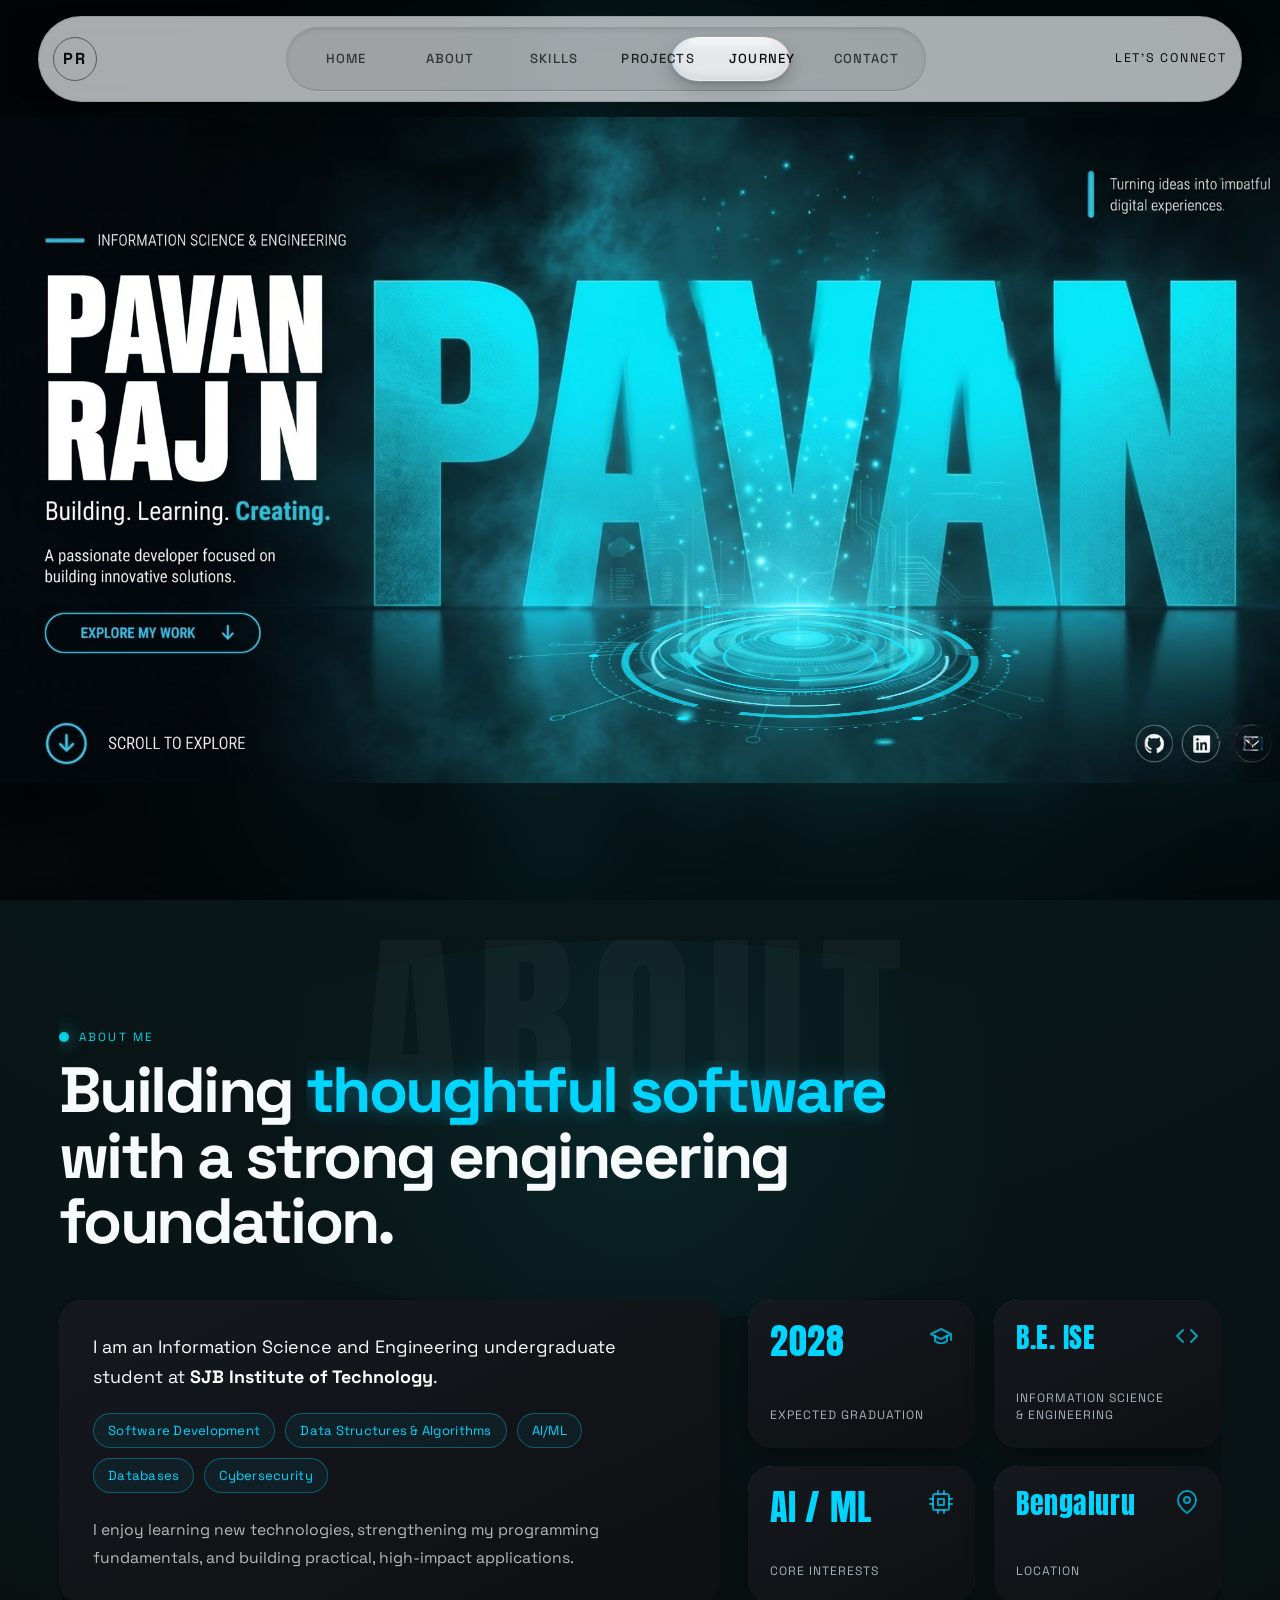
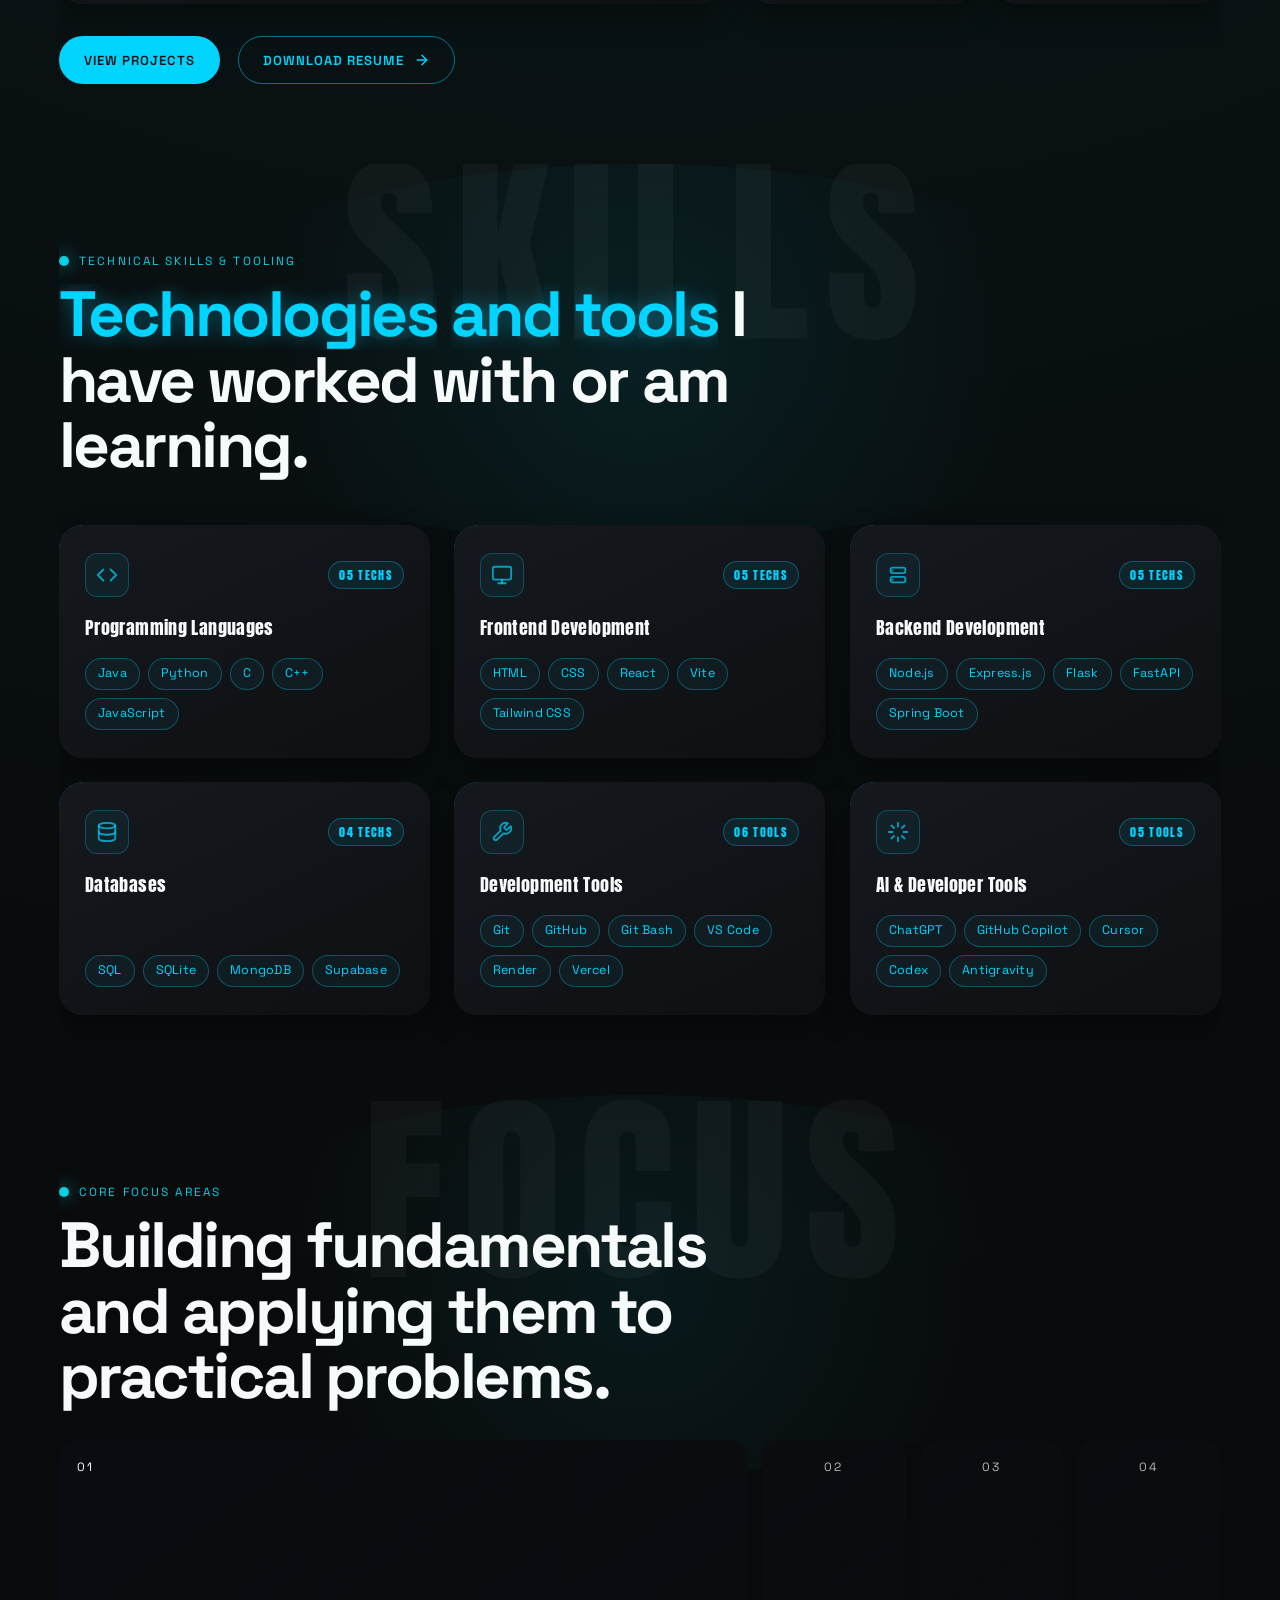
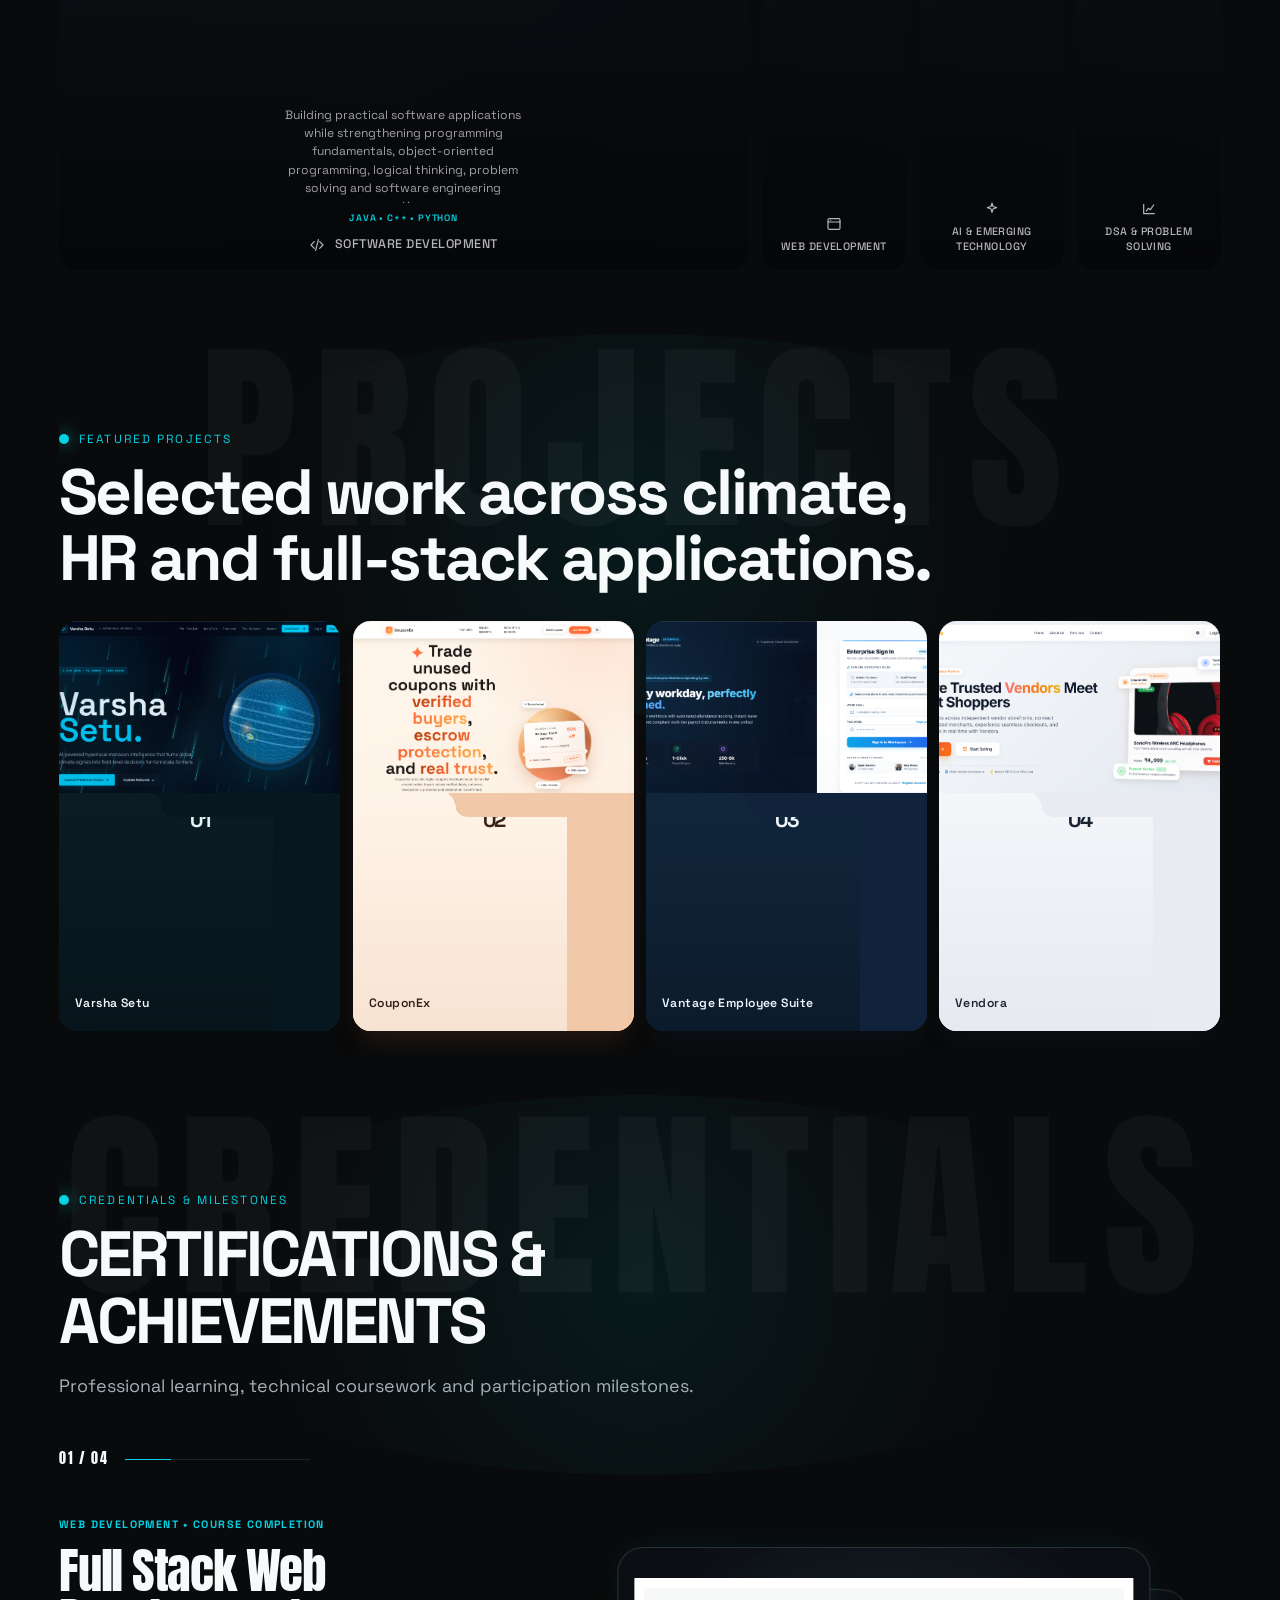
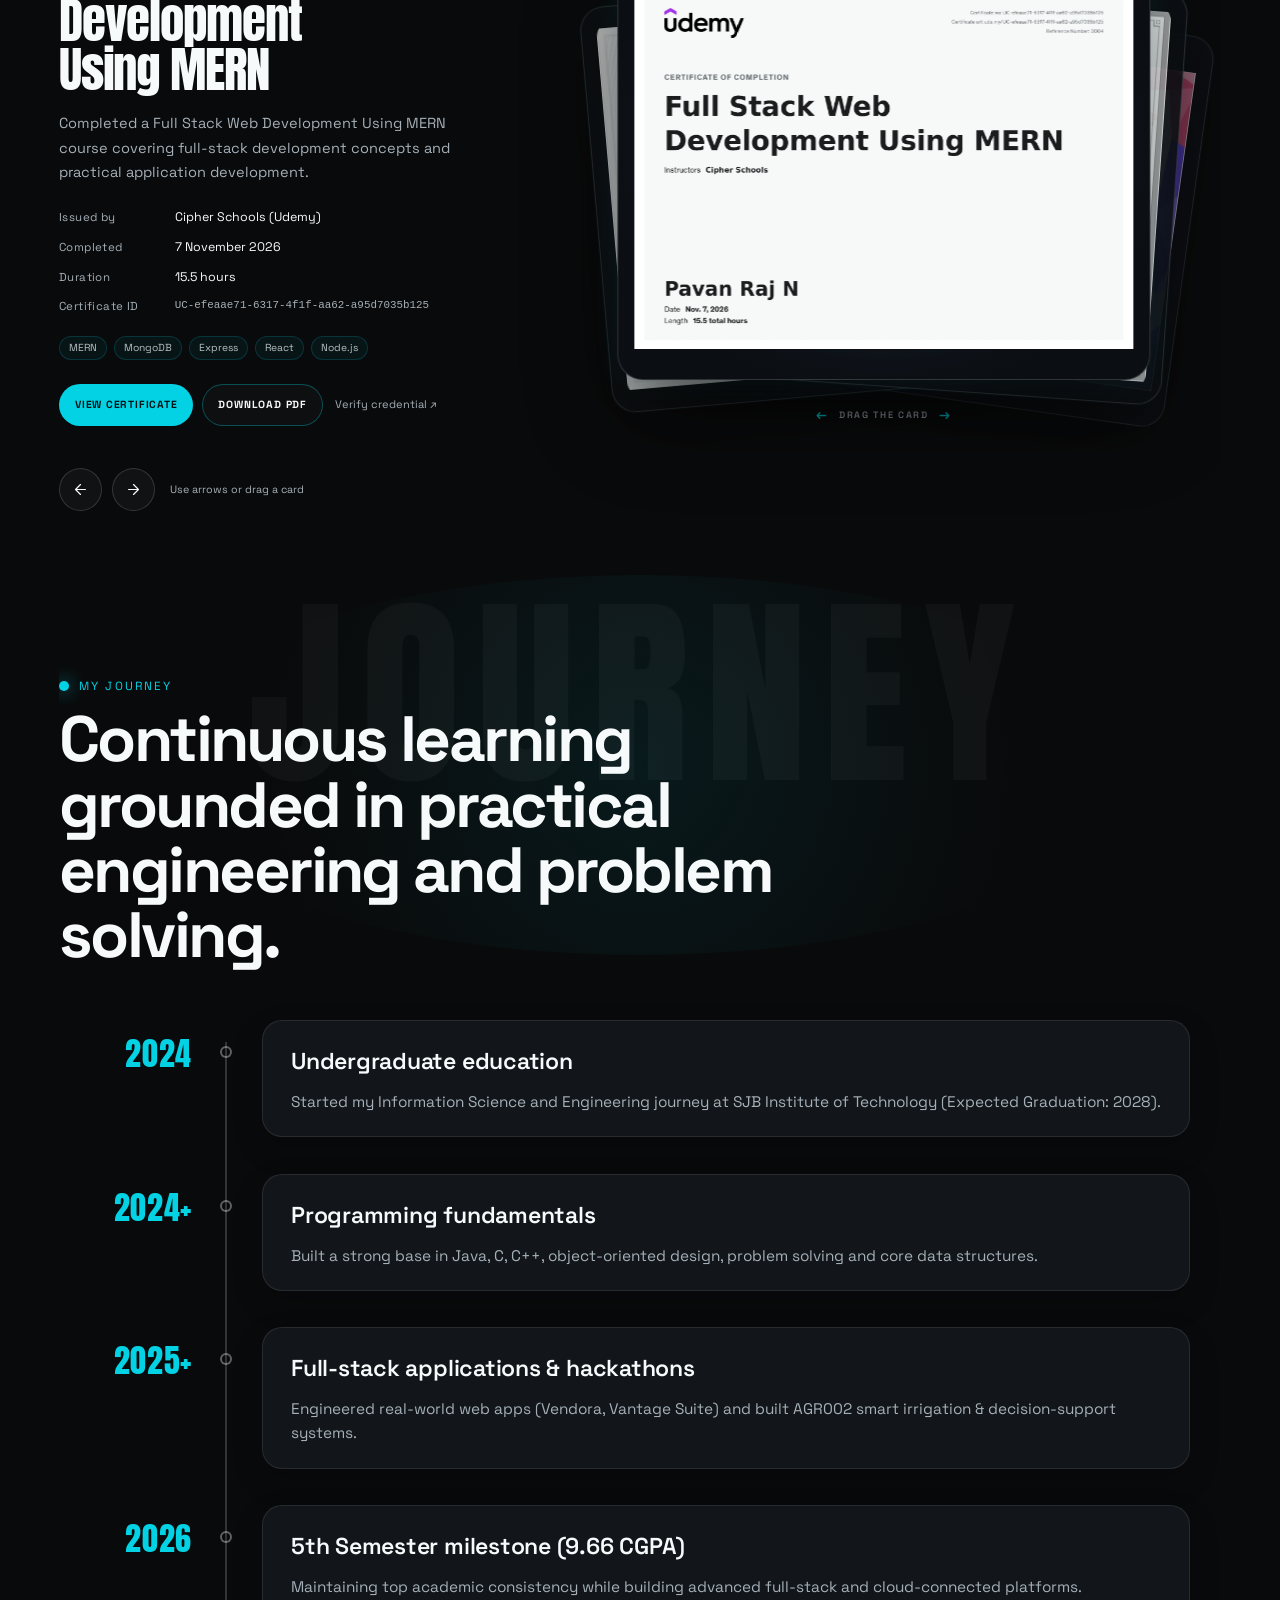
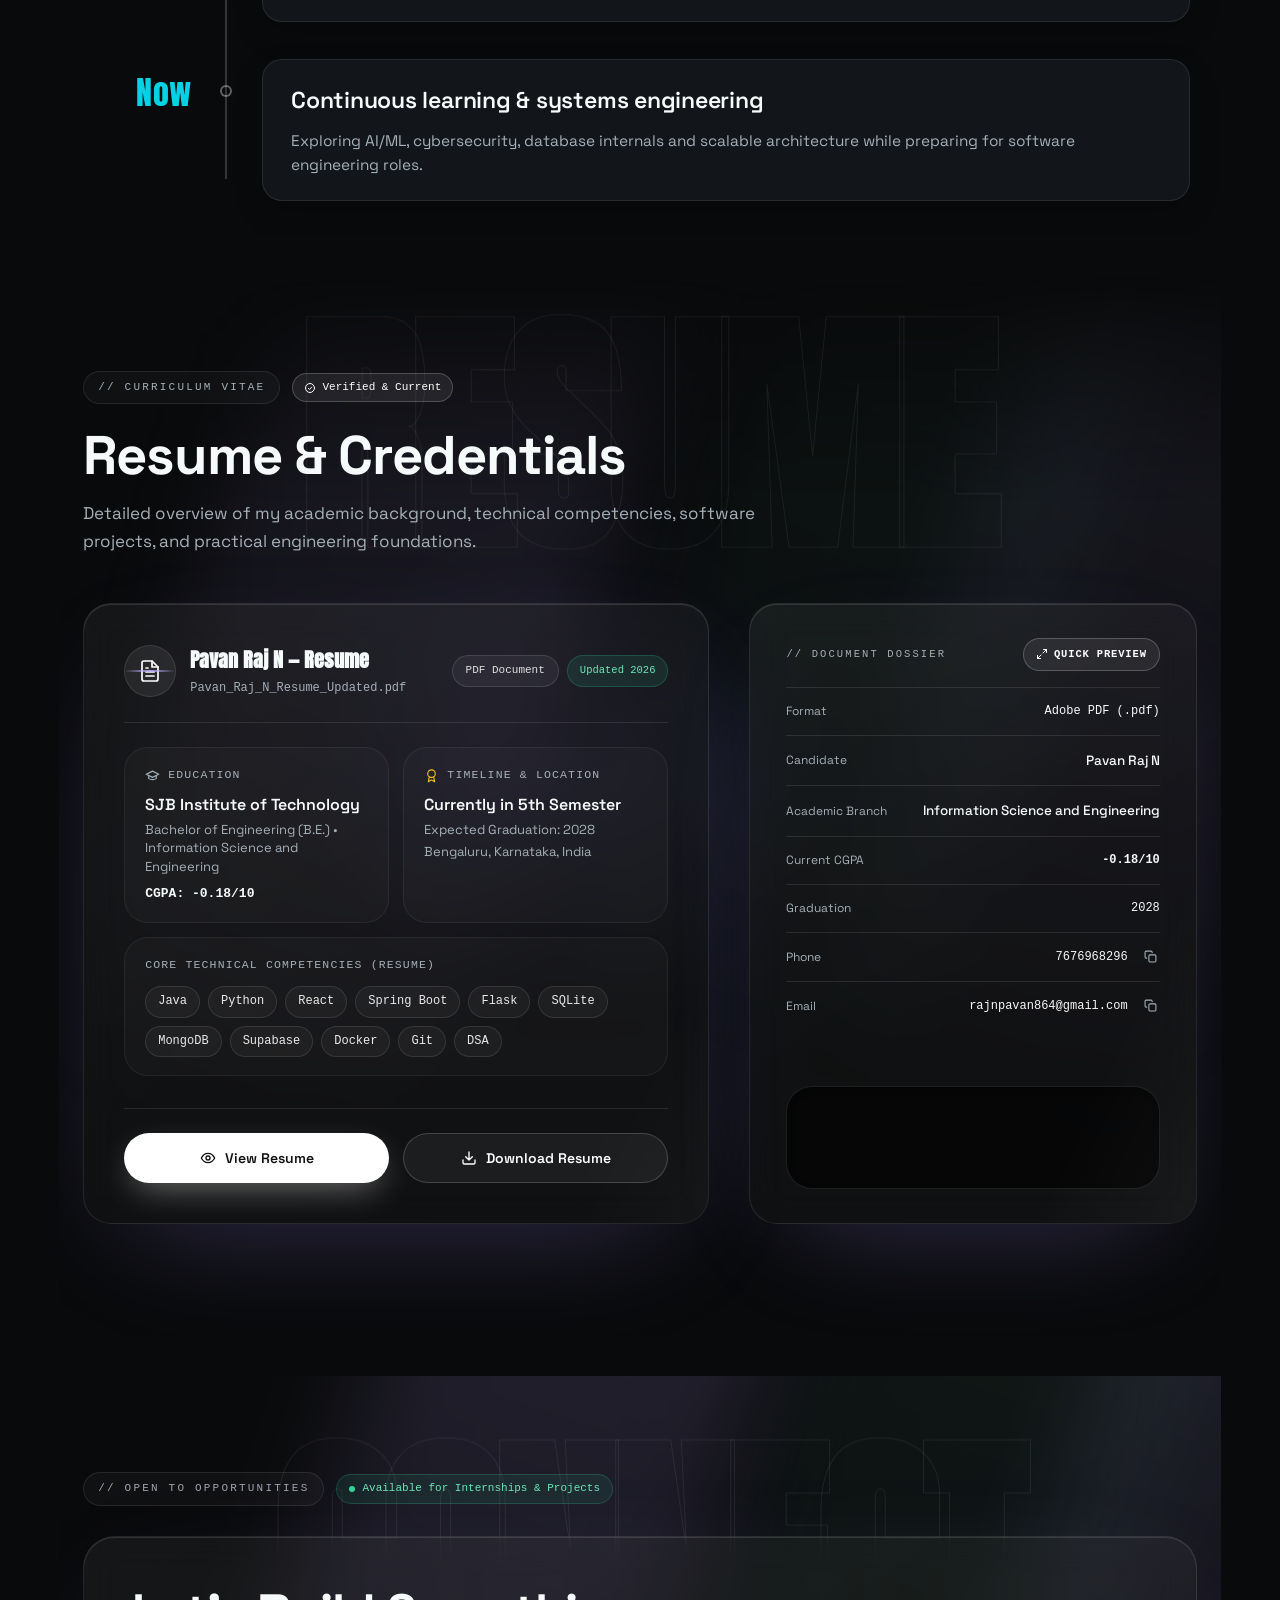
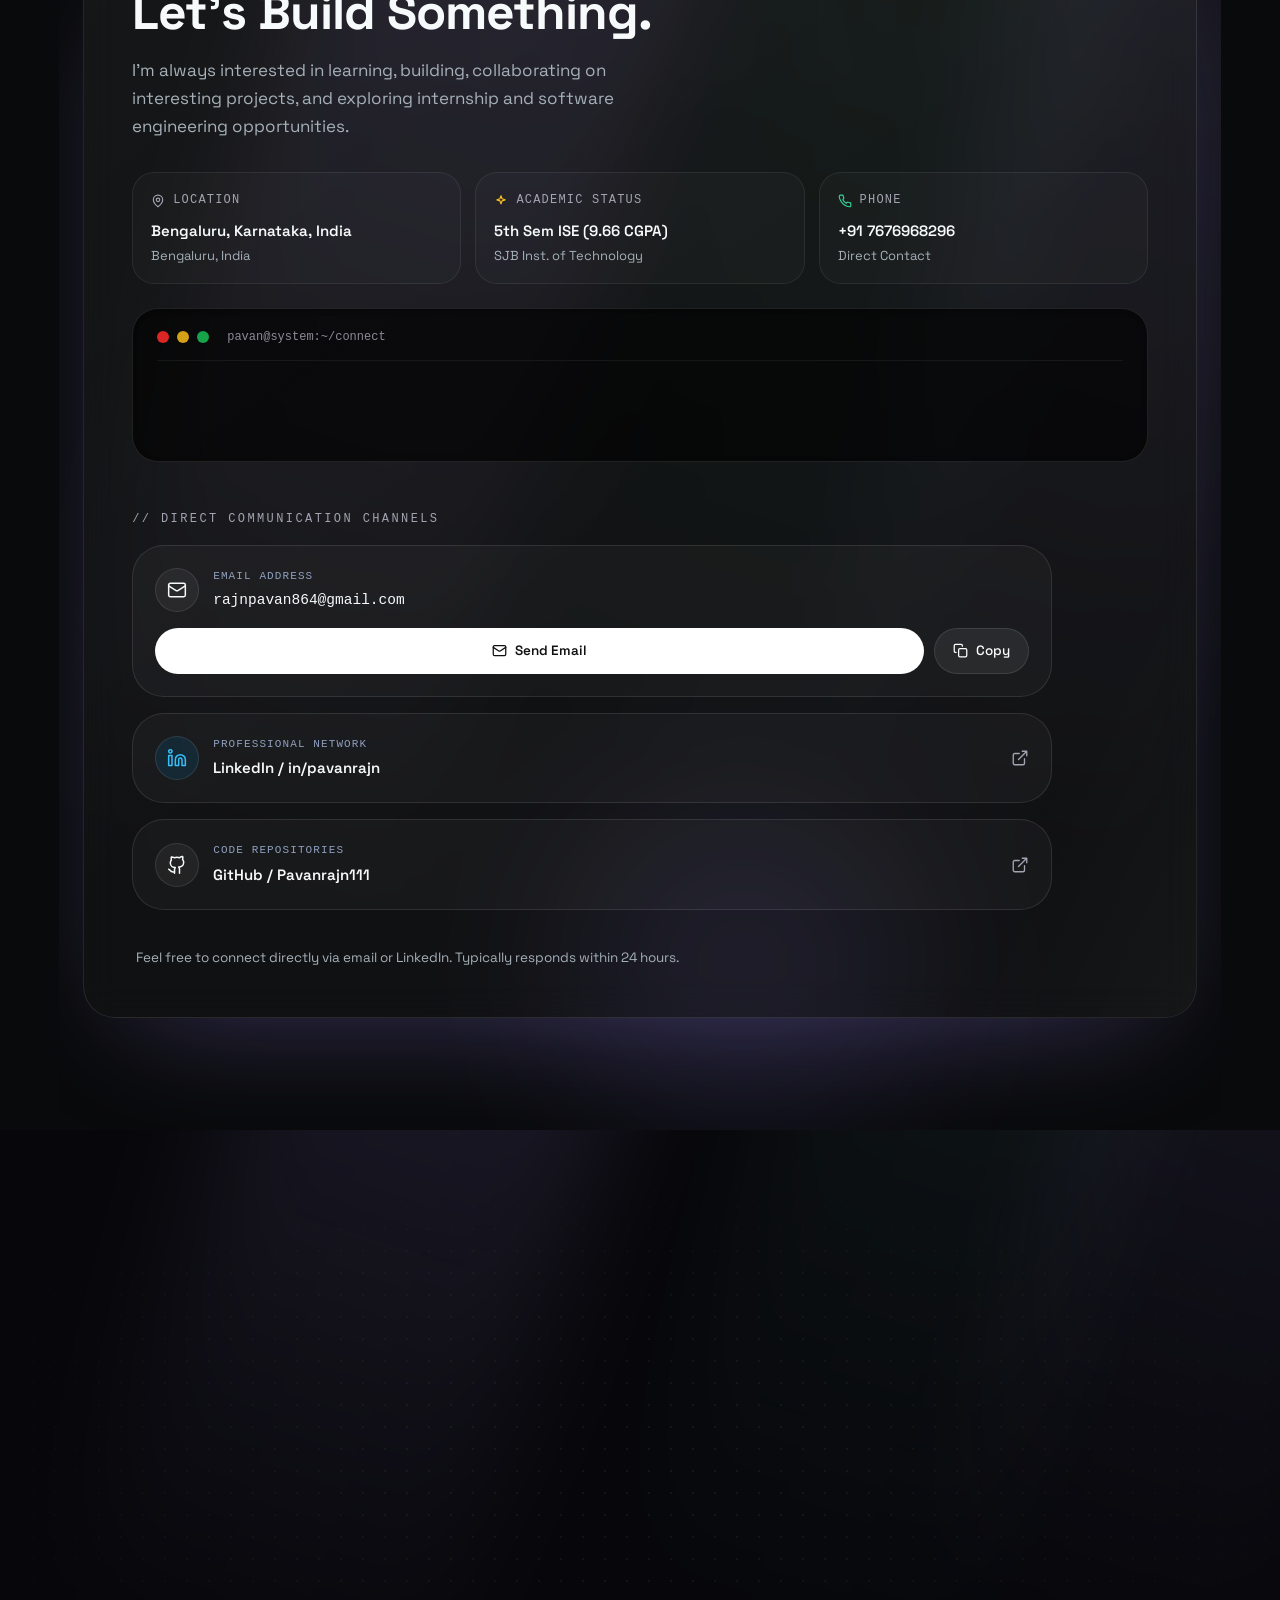
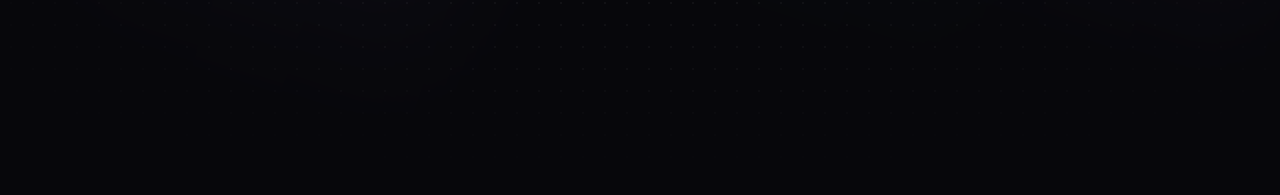
==== commit 1559ed51: "Add hologram hero animation Co-authored-by: Copilot <223556219+Copilot@users.noreply.github.com>" ====
--- a/index.html
+++ b/index.html
@@ -19,6 +19,7 @@
       rel="stylesheet"
     />
     <link rel="stylesheet" href="styles.css" />
+    <link rel="stylesheet" href="styles/hologram.css" />
     <link rel="stylesheet" href="contact-cinematic.css" />
     <link rel="stylesheet" href="resume-cinematic.css" />
     <link rel="stylesheet" href="certifications.css" />
@@ -46,11 +47,39 @@
         <section id="home" class="hero">
           <h1 class="sr-only hero-sr-heading">Pavan Raj N — Software Engineering Portfolio</h1>
           <div class="hero-artwork">
-            <img
-              class="hero-reference"
-              src="Screenshot 2026-11-10 190738.png"
-              alt="Pavan Raj N, Information Science and Engineering student, building, learning, and creating."
-            />
+            <div class="pv-stage" aria-hidden="true">
+              <div class="pv-word"><div class="w-dim"></div><div class="w-hold"><div class="w-pool"></div><div class="w-breath"></div></div><div class="w-rise"></div><div class="w-sweep"></div><div class="w-down"></div><div class="w-flare"></div></div>
+              <div class="pv-wordg"><div class="a"></div><div class="b"></div></div>
+              <canvas class="pv-particles"></canvas>
+              <div class="pv-beam"></div>
+              <div class="pv-base">
+                <svg viewBox="0 0 400 400">
+                  <circle class="charge" cx="200" cy="200" r="190" fill="none" stroke="#e8feff" stroke-width="4"/>
+                  <g class="r-out">
+                    <circle cx="200" cy="200" r="190" fill="none" stroke="#19e6ff" stroke-width="1.6" stroke-dasharray="3 9" opacity=".85"/>
+                    <circle class="node" cx="390" cy="200" r="4.5" style="animation-delay:0s"/>
+                    <circle class="node" cx="295" cy="364.5" r="4.5" style="animation-delay:.4s"/>
+                    <circle class="node" cx="105" cy="364.5" r="4.5" style="animation-delay:.8s"/>
+                    <circle class="node" cx="10" cy="200" r="4.5" style="animation-delay:1.2s"/>
+                    <circle class="node" cx="105" cy="35.5" r="4.5" style="animation-delay:1.6s"/>
+                    <circle class="node" cx="295" cy="35.5" r="4.5" style="animation-delay:2s"/>
+                  </g>
+                  <circle class="r-seg" cx="200" cy="200" r="160" pathLength="100" fill="none" stroke="#19e6ff" stroke-width="7" stroke-dasharray="30 4 20 4 30 4 6 2" opacity=".75"/>
+                  <circle class="r-seg2" cx="200" cy="200" r="135" pathLength="100" fill="none" stroke="#7ff3ff" stroke-width="3" stroke-dasharray="17 4 17 4 17 4 17 4 8 8" opacity=".9"/>
+                  <circle cx="200" cy="200" r="108" fill="none" stroke="#19e6ff" stroke-width="1" opacity=".6"/>
+                  <circle cx="200" cy="200" r="70" fill="rgba(25,230,255,.18)" stroke="#19e6ff" stroke-width="2"/>
+                  <circle class="rip" cx="200" cy="200" r="100" fill="none" stroke="#19e6ff" stroke-width="2.5"/>
+                  <circle class="rip" cx="200" cy="200" r="100" fill="none" stroke="#19e6ff" stroke-width="2.5" style="animation-delay:1.2s"/>
+                  <circle class="rip" cx="200" cy="200" r="100" fill="none" stroke="#19e6ff" stroke-width="2.5" style="animation-delay:2.4s"/>
+                </svg>
+              </div>
+              <div class="pv-holo">
+                <div class="pv-tilt"><div class="pv-float">
+                  <div class="pv-clip"><div class="pv-photo"></div><div class="pv-tint"></div><div class="pv-lines"></div><div class="pv-ghost a"></div><div class="pv-ghost b"></div></div>
+                  <div class="pv-bar"></div>
+                </div></div>
+              </div>
+            </div>
             <a class="hero-hotspot hero-hotspot-work" href="#projects" aria-label="Explore my work"></a>
             <a class="hero-hotspot hero-hotspot-scroll" href="#about" aria-label="Scroll to explore"></a>
             <a
@@ -78,7 +107,7 @@
         <section id="about" class="about section reveal">
           <div class="section-glow section-glow-about" aria-hidden="true"></div>
           <div class="section-ghost" data-ghost aria-hidden="true">ABOUT</div>
-          <div class="section-heading">
+          <div class="section-heading cine-reveal" style="--cine-delay: 0ms">
             <p class="eyebrow">About Me</p>
             <h2>
               <span class="cine-word"><span>Building</span></span>
@@ -201,7 +230,7 @@
         <section id="skills" class="skills section reveal">
           <div class="section-glow section-glow-skills" aria-hidden="true"></div>
           <div class="section-ghost" data-ghost aria-hidden="true">SKILLS</div>
-          <div class="section-heading narrow">
+          <div class="section-heading narrow cine-reveal" style="--cine-delay: 0ms">
             <p class="eyebrow">Technical Skills &amp; Tooling</p>
             <h2>
               <span class="cine-word"><span class="skills-highlight">Technologies</span></span>
@@ -363,7 +392,7 @@
         <section id="focus-areas" class="focus-areas section reveal">
           <div class="section-glow section-glow-focus-areas" aria-hidden="true"></div>
           <div class="section-ghost" data-ghost aria-hidden="true">FOCUS</div>
-          <div class="section-heading narrow">
+          <div class="section-heading narrow cine-reveal" style="--cine-delay: 0ms">
             <p class="eyebrow">Core Focus Areas</p>
             <h2><span class="cine-word"><span>Building</span></span> <span class="cine-word"><span>fundamentals</span></span> <span class="cine-word"><span>and</span></span> <span class="cine-word"><span>applying</span></span> <span class="cine-word"><span>them</span></span> <span class="cine-word"><span>to</span></span> <span class="cine-word"><span>practical</span></span> <span class="cine-word"><span>problems.</span></span></h2>
           </div>
@@ -434,7 +463,7 @@
         <section id="projects" class="projects section reveal">
           <div class="section-glow section-glow-projects" aria-hidden="true"></div>
           <div class="section-ghost" data-ghost aria-hidden="true">PROJECTS</div>
-          <div class="section-heading">
+          <div class="section-heading cine-reveal" style="--cine-delay: 0ms">
             <p class="eyebrow">Featured Projects</p>
             <h2><span class="cine-word"><span>Selected</span></span> <span class="cine-word"><span>work</span></span> <span class="cine-word"><span>across</span></span> <span class="cine-word"><span>climate,</span></span> <span class="cine-word"><span>HR</span></span> <span class="cine-word"><span>and</span></span> <span class="cine-word"><span>full-stack</span></span> <span class="cine-word"><span>applications.</span></span></h2>
           </div>
@@ -556,7 +585,7 @@
         <section id="certifications" class="certifications section reveal" aria-labelledby="cert-heading">
           <div class="section-glow section-glow-certifications" aria-hidden="true"></div>
           <div class="section-ghost" data-ghost aria-hidden="true">CREDENTIALS</div>
-          <div class="cert-section-heading">
+          <div class="cert-section-heading cine-reveal" style="--cine-delay: 0ms">
             <p class="eyebrow">Credentials &amp; milestones</p>
             <h2 id="cert-heading"><span class="cine-word"><span>Certifications</span></span> <span class="cine-word"><span>&amp;</span></span> <span class="cine-word"><span>Achievements</span></span></h2>
             <p>Professional learning, technical coursework and participation milestones.</p>
@@ -624,7 +653,7 @@
         <section id="journey" class="journey section reveal">
           <div class="section-glow section-glow-journey" aria-hidden="true"></div>
           <div class="section-ghost" data-ghost aria-hidden="true">JOURNEY</div>
-          <div class="section-heading narrow">
+          <div class="section-heading narrow cine-reveal" style="--cine-delay: 0ms">
             <p class="eyebrow">My Journey</p>
             <h2><span class="cine-word"><span>Continuous</span></span> <span class="cine-word"><span>learning</span></span> <span class="cine-word"><span>grounded</span></span> <span class="cine-word"><span>in</span></span> <span class="cine-word"><span>practical</span></span> <span class="cine-word"><span>engineering</span></span> <span class="cine-word"><span>and</span></span> <span class="cine-word"><span>problem</span></span> <span class="cine-word"><span>solving.</span></span></h2>
           </div>
@@ -635,7 +664,7 @@
               <div class="timeline-laser" data-timeline-laser></div>
             </div>
 
-            <div class="timeline-item is-active" data-timeline-item tabindex="0" role="button" aria-label="Milestone 2024: Undergraduate education">
+            <div class="timeline-item is-active cine-reveal" style="--cine-delay: 120ms" data-timeline-item tabindex="0" role="button" aria-label="Milestone 2024: Undergraduate education">
               <span class="year">2024</span>
               <div class="timeline-node-wrapper" aria-hidden="true">
                 <span class="timeline-node"></span>
@@ -647,7 +676,7 @@
               </div>
             </div>
 
-            <div class="timeline-item" data-timeline-item tabindex="0" role="button" aria-label="Milestone 2024+: Programming fundamentals">
+            <div class="timeline-item cine-reveal" style="--cine-delay: 240ms" data-timeline-item tabindex="0" role="button" aria-label="Milestone 2024+: Programming fundamentals">
               <span class="year">2024+</span>
               <div class="timeline-node-wrapper" aria-hidden="true">
                 <span class="timeline-node"></span>
@@ -659,7 +688,7 @@
               </div>
             </div>
 
-            <div class="timeline-item" data-timeline-item tabindex="0" role="button" aria-label="Milestone 2025+: Full-stack applications and hackathons">
+            <div class="timeline-item cine-reveal" style="--cine-delay: 360ms" data-timeline-item tabindex="0" role="button" aria-label="Milestone 2025+: Full-stack applications and hackathons">
               <span class="year">2025+</span>
               <div class="timeline-node-wrapper" aria-hidden="true">
                 <span class="timeline-node"></span>
@@ -671,7 +700,7 @@
               </div>
             </div>
 
-            <div class="timeline-item" data-timeline-item tabindex="0" role="button" aria-label="Milestone 2026: 5th Semester milestone">
+            <div class="timeline-item cine-reveal" style="--cine-delay: 480ms" data-timeline-item tabindex="0" role="button" aria-label="Milestone 2026: 5th Semester milestone">
               <span class="year">2026</span>
               <div class="timeline-node-wrapper" aria-hidden="true">
                 <span class="timeline-node"></span>
@@ -683,7 +712,7 @@
               </div>
             </div>
 
-            <div class="timeline-item" data-timeline-item tabindex="0" role="button" aria-label="Milestone Present: Continuous learning and systems engineering">
+            <div class="timeline-item cine-reveal" style="--cine-delay: 600ms" data-timeline-item tabindex="0" role="button" aria-label="Milestone Present: Continuous learning and systems engineering">
               <span class="year">Now</span>
               <div class="timeline-node-wrapper" aria-hidden="true">
                 <span class="timeline-node"></span>
@@ -1145,5 +1174,6 @@
     <script src="certifications-data.js"></script>
     <script src="certifications.js"></script>
     <script src="footer-cinematic.js"></script>
+    <script src="scripts/hologram.js"></script>
   </body>
 </html>
--- a/styles.css
+++ b/styles.css
@@ -1219,6 +1219,13 @@
   transition: transform 0.35s cubic-bezier(0.16, 1, 0.3, 1);
 }
 
+.journey .timeline-item.cine-reveal {
+  transition:
+    opacity 0.85s cubic-bezier(0.16, 1, 0.3, 1),
+    transform 0.85s cubic-bezier(0.16, 1, 0.3, 1);
+  transition-delay: var(--cine-delay, 0ms);
+}
+
 .timeline-item .year {
   order: 1;
   text-align: right;
--- a/styles/hologram.css
+++ b/styles/hologram.css
@@ -0,0 +1,74 @@
+/* PAVAN hologram — tweak these to align with your hero */
+:root{--cut:url("../public/assets/pavan-cutout.png");--letters:url("../public/assets/pavan-letters.png");--cy:#19e6ff;--loop:8s;
+--bx:62.5%;--by:81%;--bw:34%;--hw:32%}
+/* demo hero (use your own hero; keep it position:relative) */
+.pv-hero{position:relative;width:100%;aspect-ratio:2576/1341;overflow:hidden;background:#02090d url("../public/assets/hero-bg.jpg") center/cover no-repeat}
+.hero::before{background-image:url("../public/assets/hero-bg.jpg")}
+.hero-artwork{width:min(100vw,calc(100svh * 1.92123));aspect-ratio:2000/1041;background:url("../public/assets/hero-bg.jpg") center/cover no-repeat}
+.pv-stage{position:absolute;inset:0;pointer-events:none}
+.pv-particles{position:absolute;inset:0;width:100%;height:100%}
+/* ---- rotating base ---- */
+.pv-base{position:absolute;left:var(--bx);top:var(--by);width:var(--bw);aspect-ratio:1;transform:translate(-50%,-50%) perspective(1400px) rotateX(72deg);animation:pvGlow var(--loop) linear infinite}
+.pv-base svg{width:100%;height:100%;overflow:visible}
+.pv-base g,.pv-base circle{transform-box:view-box;transform-origin:200px 200px}
+.r-out{animation:pvSpinCW 40s linear infinite}
+.r-seg{animation:pvSpinCCW 18s linear infinite}
+.r-seg2{animation:pvSpinCW 11s linear infinite}
+.node{fill:var(--cy);animation:pvBlink 2.4s ease-in-out infinite}
+.rip{animation:pvRip 3.6s ease-out infinite}
+.charge{animation:pvCharge var(--loop) ease-out infinite;opacity:0}
+@keyframes pvSpinCW{to{transform:rotate(360deg)}}
+@keyframes pvSpinCCW{to{transform:rotate(-360deg)}}
+@keyframes pvBlink{0%,100%{opacity:.2}50%{opacity:1}}
+@keyframes pvRip{0%{transform:scale(.35);opacity:.9}100%{transform:scale(1.25);opacity:0}}
+@keyframes pvCharge{0%{transform:scale(.1);opacity:0}5%{opacity:1}14%{transform:scale(1.08);opacity:0}100%{transform:scale(1.08);opacity:0}}
+@keyframes pvGlow{0%{filter:drop-shadow(0 0 4px var(--cy)) brightness(1)}10%,16%{filter:drop-shadow(0 0 16px var(--cy)) brightness(1.9)}40%,75%{filter:drop-shadow(0 0 10px var(--cy)) brightness(1.35)}92%,100%{filter:drop-shadow(0 0 4px var(--cy)) brightness(1)}}
+/* ---- light beam ---- */
+.pv-beam{position:absolute;left:var(--bx);bottom:calc(100% - var(--by));width:24%;height:60%;margin-left:-12%;transform-origin:50% 100%;clip-path:polygon(38% 100%,62% 100%,100% 0,0 0);background:linear-gradient(to top,rgba(25,230,255,.6),rgba(25,230,255,0));mix-blend-mode:screen;opacity:0;animation:pvBeam var(--loop) ease-in-out infinite}
+@keyframes pvBeam{0%{opacity:0;transform:scaleY(.05)}9%{opacity:1;transform:scaleY(1)}16%{opacity:.9}36%{opacity:.4}80%{opacity:.32}93%,100%{opacity:0;transform:scaleY(1)}}
+/* ---- hologram ---- */
+.pv-holo{position:absolute;left:var(--bx);bottom:calc(100% - var(--by) + 1%);width:var(--hw);margin-left:calc(var(--hw) / -2);aspect-ratio:1;-webkit-mask-image:radial-gradient(ellipse 62% 80% at 50% 38%,#000 58%,transparent 100%);mask-image:radial-gradient(ellipse 62% 80% at 50% 38%,#000 58%,transparent 100%);animation:pvGlitch var(--loop) linear infinite}
+.pv-tilt{position:absolute;inset:0;transform:perspective(900px) rotateY(var(--ry,0deg)) rotateX(var(--rx,0deg));transition:transform .25s ease-out}
+.pv-float{position:absolute;inset:0;animation:pvBob 4s ease-in-out infinite;filter:drop-shadow(0 0 10px rgba(25,230,255,.65))}
+.pv-clip{position:absolute;inset:0;clip-path:inset(100% 0 0 0);animation:pvClip var(--loop) linear infinite}
+.pv-photo,.pv-tint,.pv-lines,.pv-ghost{position:absolute;inset:0;-webkit-mask:var(--cut) center/contain no-repeat;mask:var(--cut) center/contain no-repeat}
+.pv-photo{background:var(--cut) center/contain no-repeat;-webkit-mask:none;mask:none;filter:grayscale(.65) contrast(1.25) brightness(1.2);opacity:.82}
+.pv-tint{background:linear-gradient(to top,#00a8c8,#19e6ff 55%,#b4f8ff);mix-blend-mode:color;opacity:.82}
+.pv-lines{background:repeating-linear-gradient(to bottom,rgba(0,20,30,.5) 0 1px,transparent 1px 4px);animation:pvLines 1s linear infinite}
+.pv-ghost{opacity:0;mix-blend-mode:screen}
+.pv-ghost.a{background:#ff2bd6;animation:pvGhostA var(--loop) linear infinite}
+.pv-ghost.b{background:#19e6ff;animation:pvGhostB var(--loop) linear infinite}
+.pv-bar{position:absolute;left:6%;right:6%;height:3px;bottom:0;opacity:0;background:linear-gradient(90deg,transparent,#e8feff,transparent);box-shadow:0 0 18px 4px var(--cy);animation:pvBar var(--loop) linear infinite}
+@keyframes pvBob{0%,100%{transform:translateY(0)}50%{transform:translateY(-1.6%)}}
+@keyframes pvLines{to{background-position:0 16px}}
+@keyframes pvClip{0%,12%{clip-path:inset(100% 0 0 0);opacity:1}32%{clip-path:inset(0);opacity:1}33%{opacity:.55}34%{opacity:1}36%{opacity:.8}37%,60%{opacity:1}61%{opacity:.6}62%,78%{clip-path:inset(0);opacity:1}92%{clip-path:inset(0 0 100% 0);opacity:.25}100%{clip-path:inset(0 0 100% 0);opacity:0}}
+@keyframes pvBar{0%,12%{bottom:0;opacity:0}14%{opacity:1}31%{opacity:1}32.5%{bottom:100%;opacity:0}78%{bottom:100%;opacity:0}80%{opacity:1;bottom:100%}91%{bottom:0;opacity:1}93%,100%{bottom:0;opacity:0}}
+@keyframes pvGlitch{0%,32%{transform:none}33%{transform:translateX(-1.4%) skewX(4deg)}34%{transform:translateX(1.2%)}35%,60%{transform:none}61%{transform:translateX(.8%)}62%,100%{transform:none}}
+@keyframes pvGhostA{0%,32%{opacity:0;transform:none}33%{opacity:.55;transform:translateX(-3%)}34.5%{opacity:0}61%{opacity:.4;transform:translateX(-2%)}62.5%,100%{opacity:0}}
+@keyframes pvGhostB{0%,32%{opacity:0;transform:none}33.5%{opacity:.5;transform:translateX(3%)}35%{opacity:0}61.2%{opacity:.35;transform:translateX(2%)}62.5%,100%{opacity:0}}
+@media (prefers-reduced-motion:reduce){.pv-base,.pv-base *,.pv-beam,.pv-holo,.pv-float,.pv-clip,.pv-lines,.pv-ghost,.pv-bar{animation:none!important}.pv-clip{clip-path:none}.pv-beam{opacity:.35}.pv-particles{display:none}}
+
+/* ---- PAVAN word reacts to the hologram (clipped to the letter shapes) ---- */
+.pv-word,.pv-wordg{position:absolute;left:28.71%;top:23.85%;width:68.32%;aspect-ratio:1320/506;overflow:hidden;-webkit-mask:var(--letters) center/100% 100% no-repeat;mask:var(--letters) center/100% 100% no-repeat}
+.pv-word>*,.pv-wordg>*,.w-hold>*{position:absolute}
+.w-dim{inset:0;background:#02090d;opacity:0;animation:pvDim var(--loop) ease-in-out infinite}
+.w-hold{inset:0;opacity:0;animation:pvHold var(--loop) ease-in-out infinite}
+.w-pool{inset:0;background:radial-gradient(ellipse 30% 62% at 49% 62%,rgba(130,250,255,.55),transparent 72%)}
+.w-breath{inset:0;background:rgba(25,230,255,.2);animation:pvBreath 3.6s ease-in-out infinite alternate}
+.w-rise,.w-down{left:0;right:0;top:0;height:45%;background:linear-gradient(to bottom,transparent,rgba(170,252,255,.85) 70%,transparent);transform:translateY(230%)}
+.w-rise{animation:pvRise var(--loop) ease-in-out infinite}
+.w-down{animation:pvDown var(--loop) ease-in-out infinite}
+.w-sweep{top:0;bottom:0;left:0;width:20%;background:linear-gradient(90deg,transparent,rgba(200,254,255,.85),transparent);transform:translateX(-110%);animation:pvSweep var(--loop) ease-in-out infinite}
+.w-flare{inset:0;background:rgba(200,253,255,.8);opacity:0;animation:pvFlare var(--loop) ease-out infinite}
+.pv-wordg{opacity:.3}
+.pv-wordg>*{inset:0;opacity:0}
+.pv-wordg .a{background:#ff2bd6;animation:pvGhostA var(--loop) linear infinite}
+.pv-wordg .b{background:#19e6ff;animation:pvGhostB var(--loop) linear infinite}
+@keyframes pvDim{0%,2%{opacity:0}8%,12%{opacity:.6}32%,78%{opacity:.38}92%{opacity:.08}94%,100%{opacity:0}}
+@keyframes pvHold{0%,14%{opacity:0}22%,76%{opacity:1}90%,100%{opacity:0}}
+@keyframes pvBreath{from{opacity:.1}to{opacity:.9}}
+@keyframes pvRise{0%,3%{transform:translateY(230%)}14%,100%{transform:translateY(-110%)}}
+@keyframes pvDown{0%,78%{transform:translateY(-110%)}92%,100%{transform:translateY(230%)}}
+@keyframes pvSweep{0%,13%{transform:translateX(-110%)}32%,100%{transform:translateX(520%)}}
+@keyframes pvFlare{0%,92%{opacity:0}94%{opacity:.7}100%{opacity:0}}
+@media (prefers-reduced-motion:reduce){.pv-word *,.pv-wordg *{animation:none!important}.pv-word>*,.pv-wordg>*{opacity:0}}
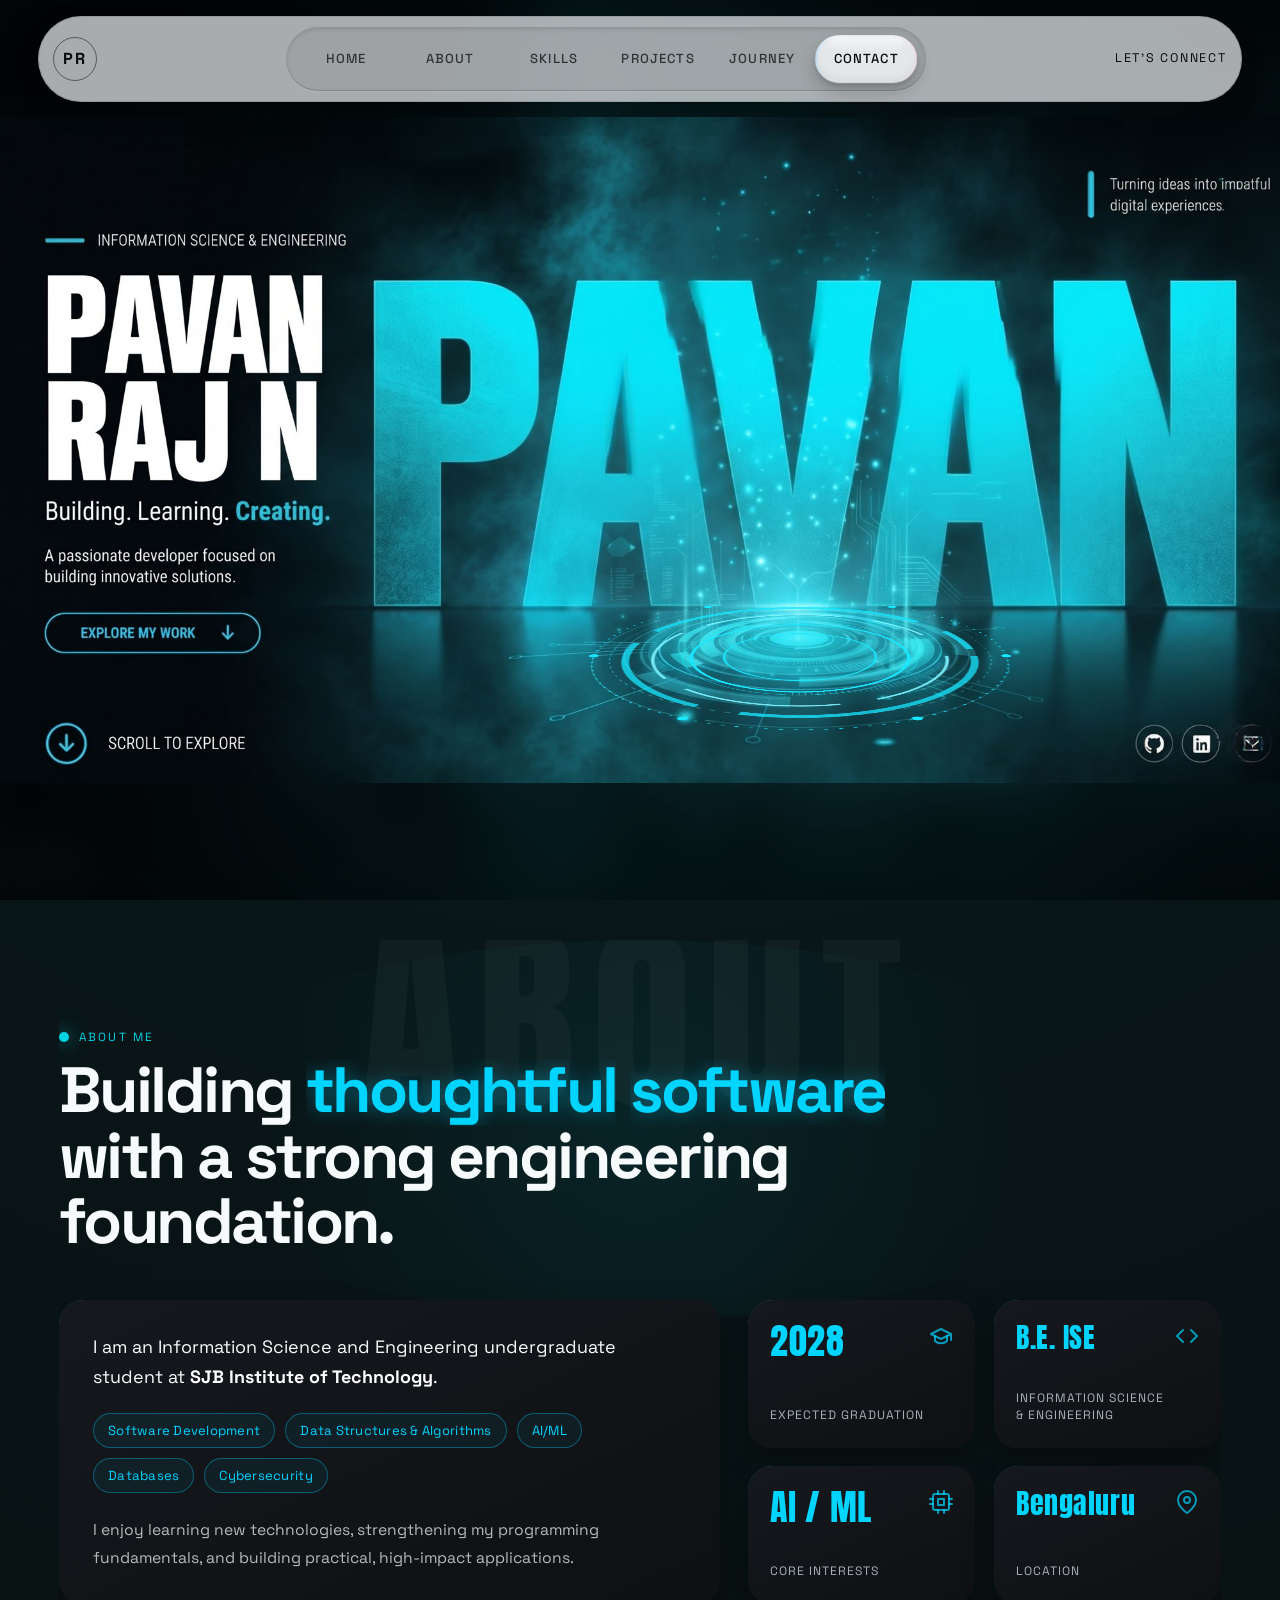
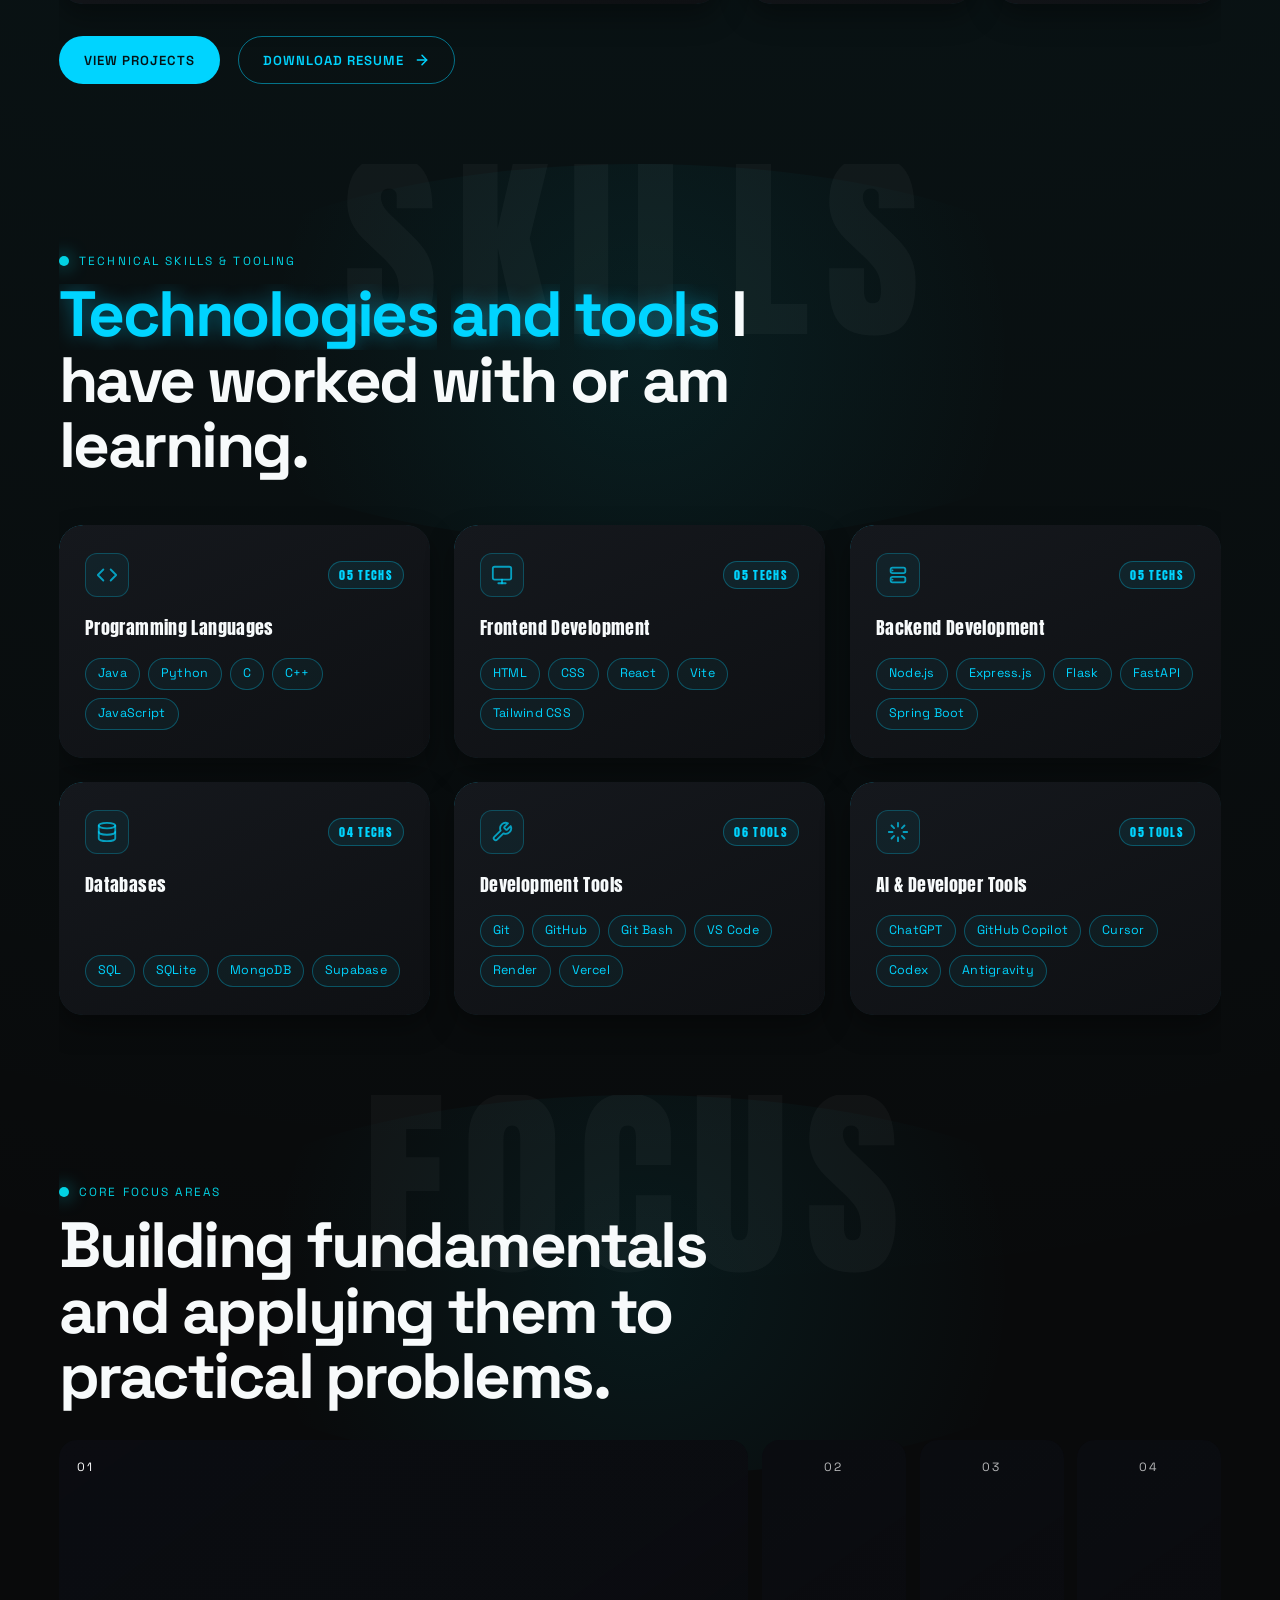
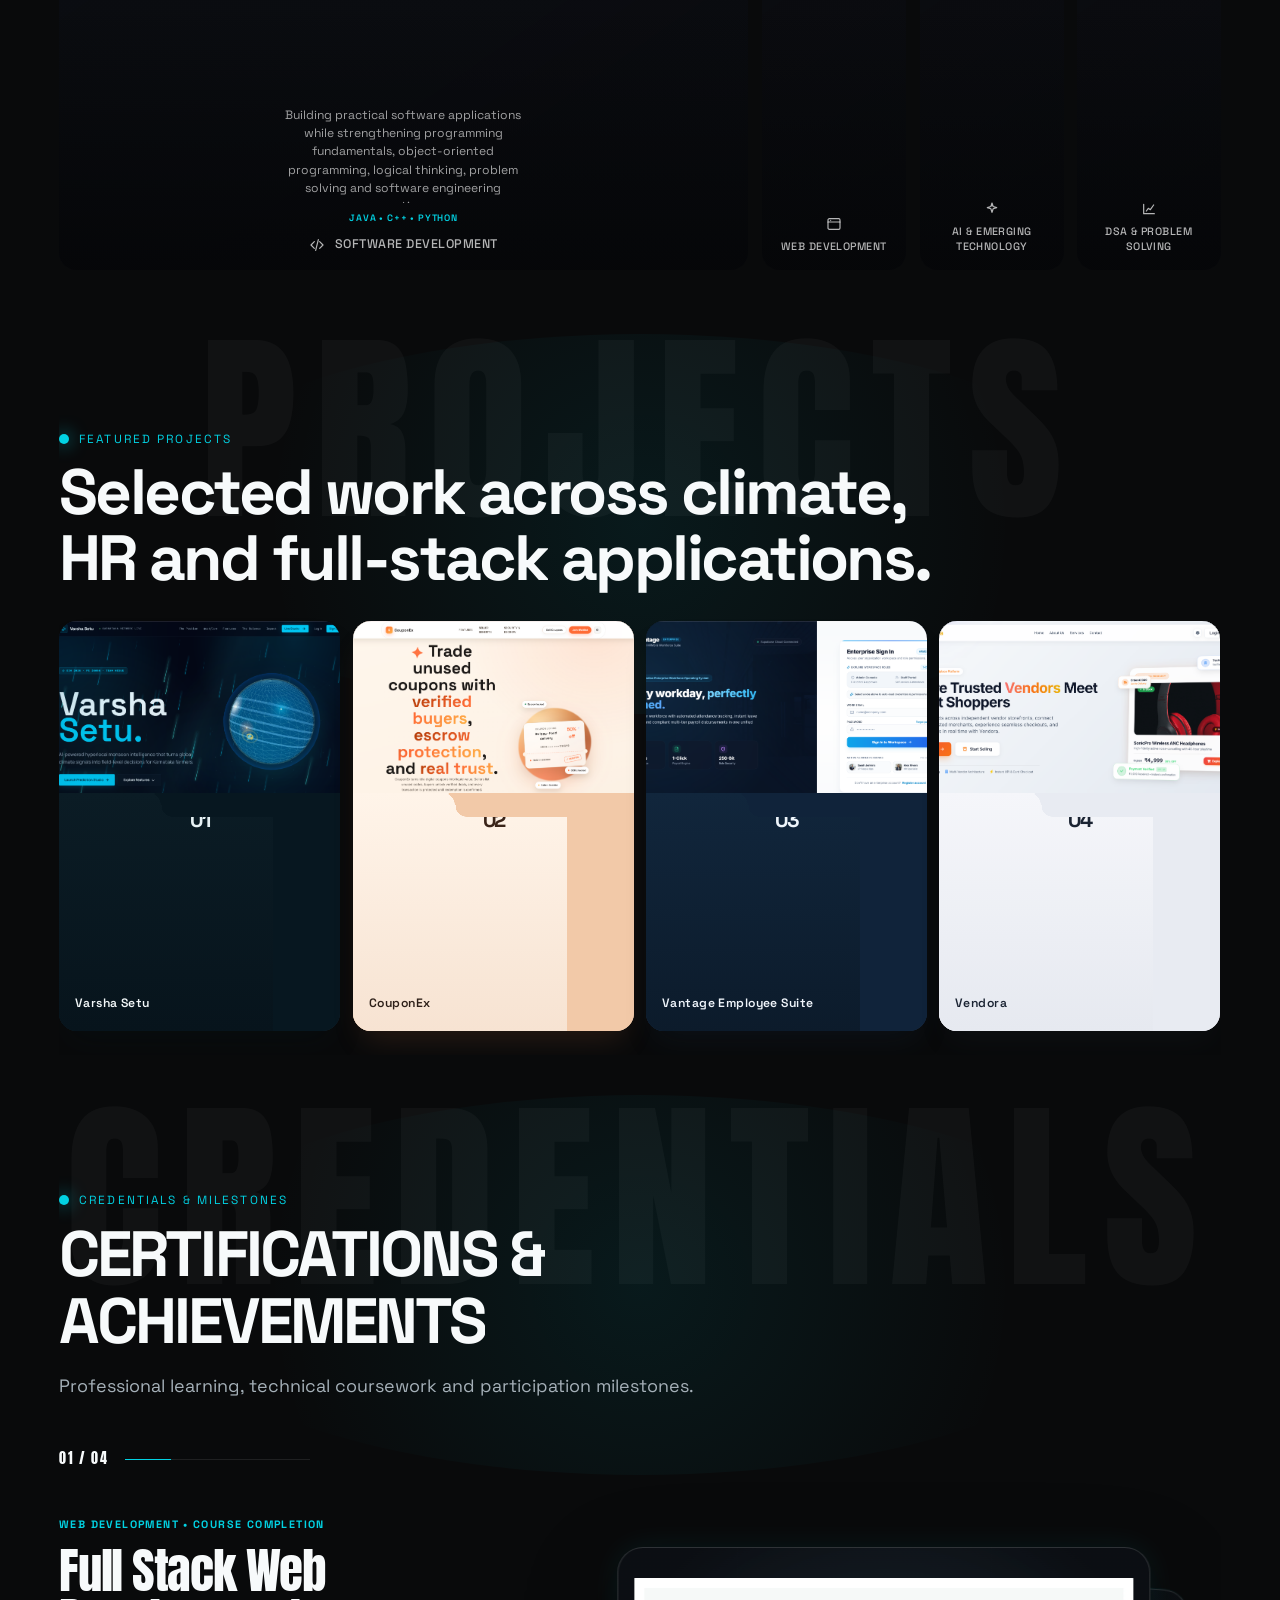
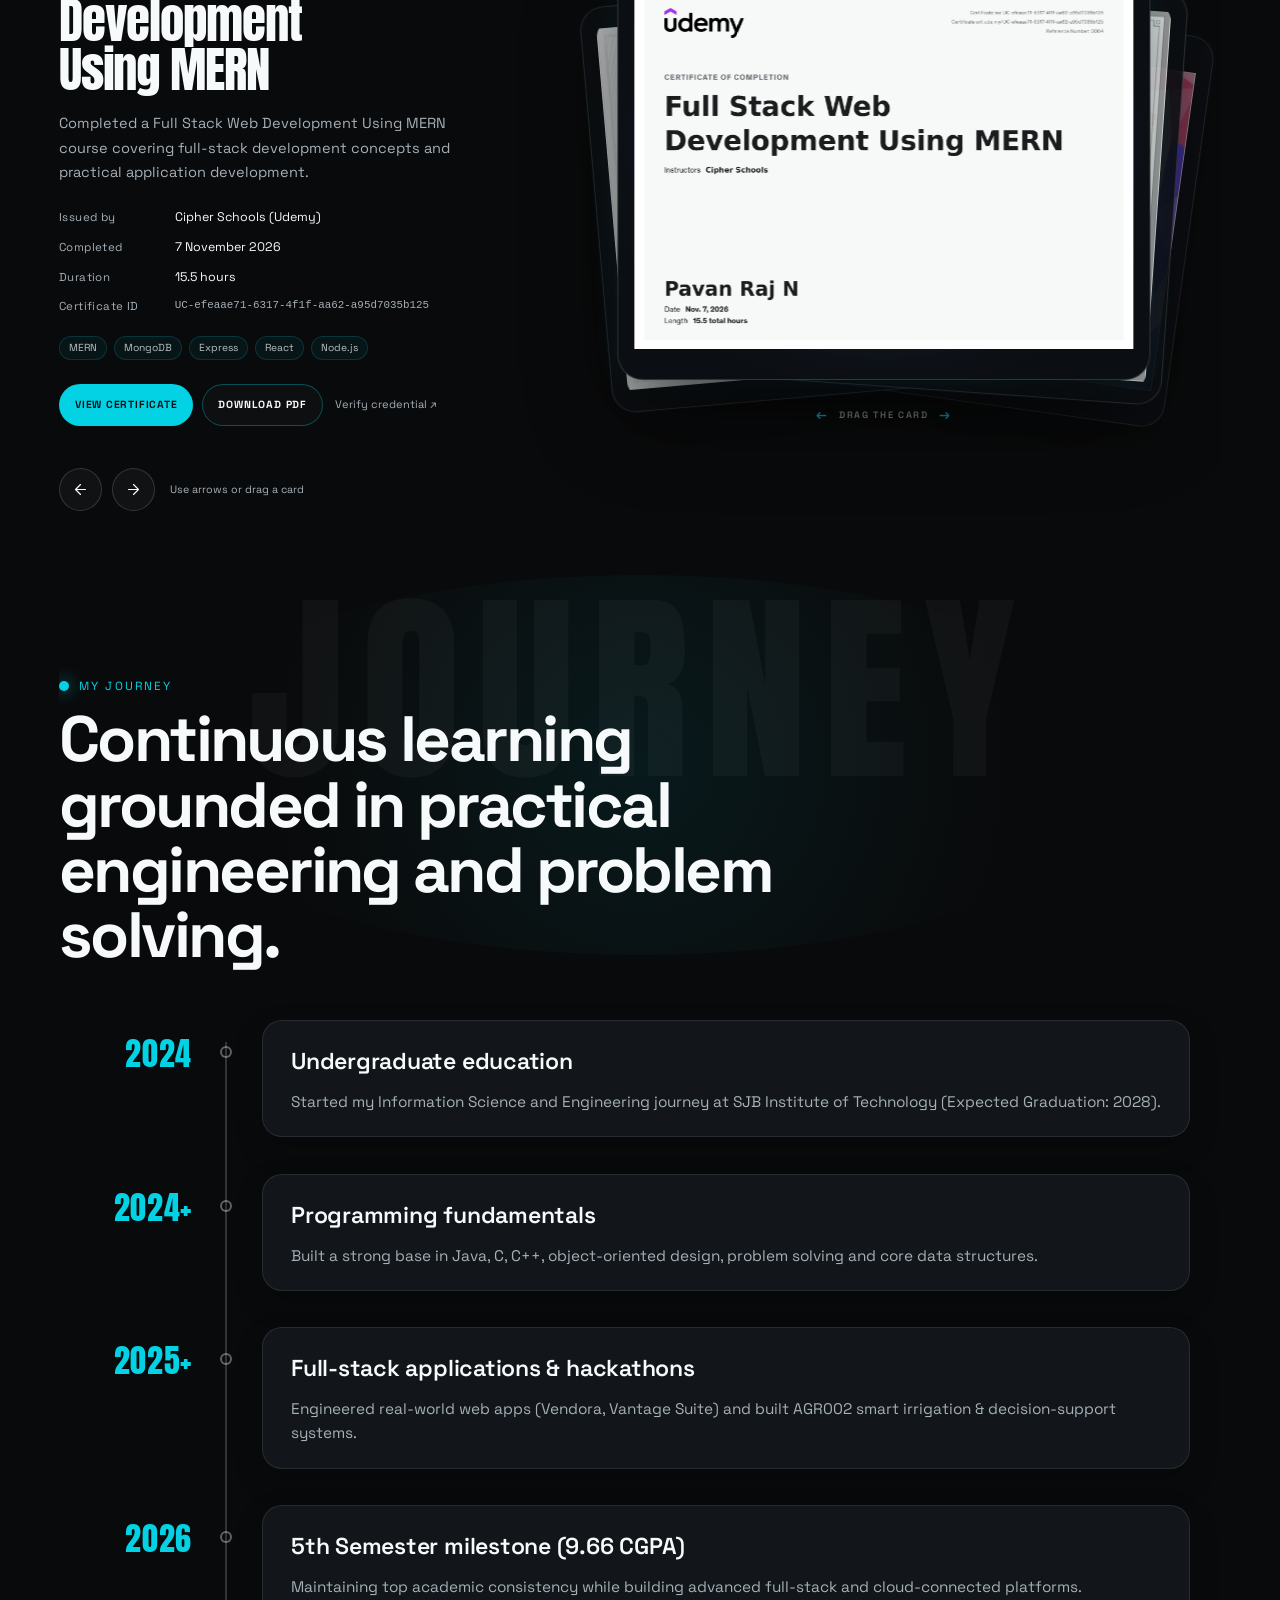
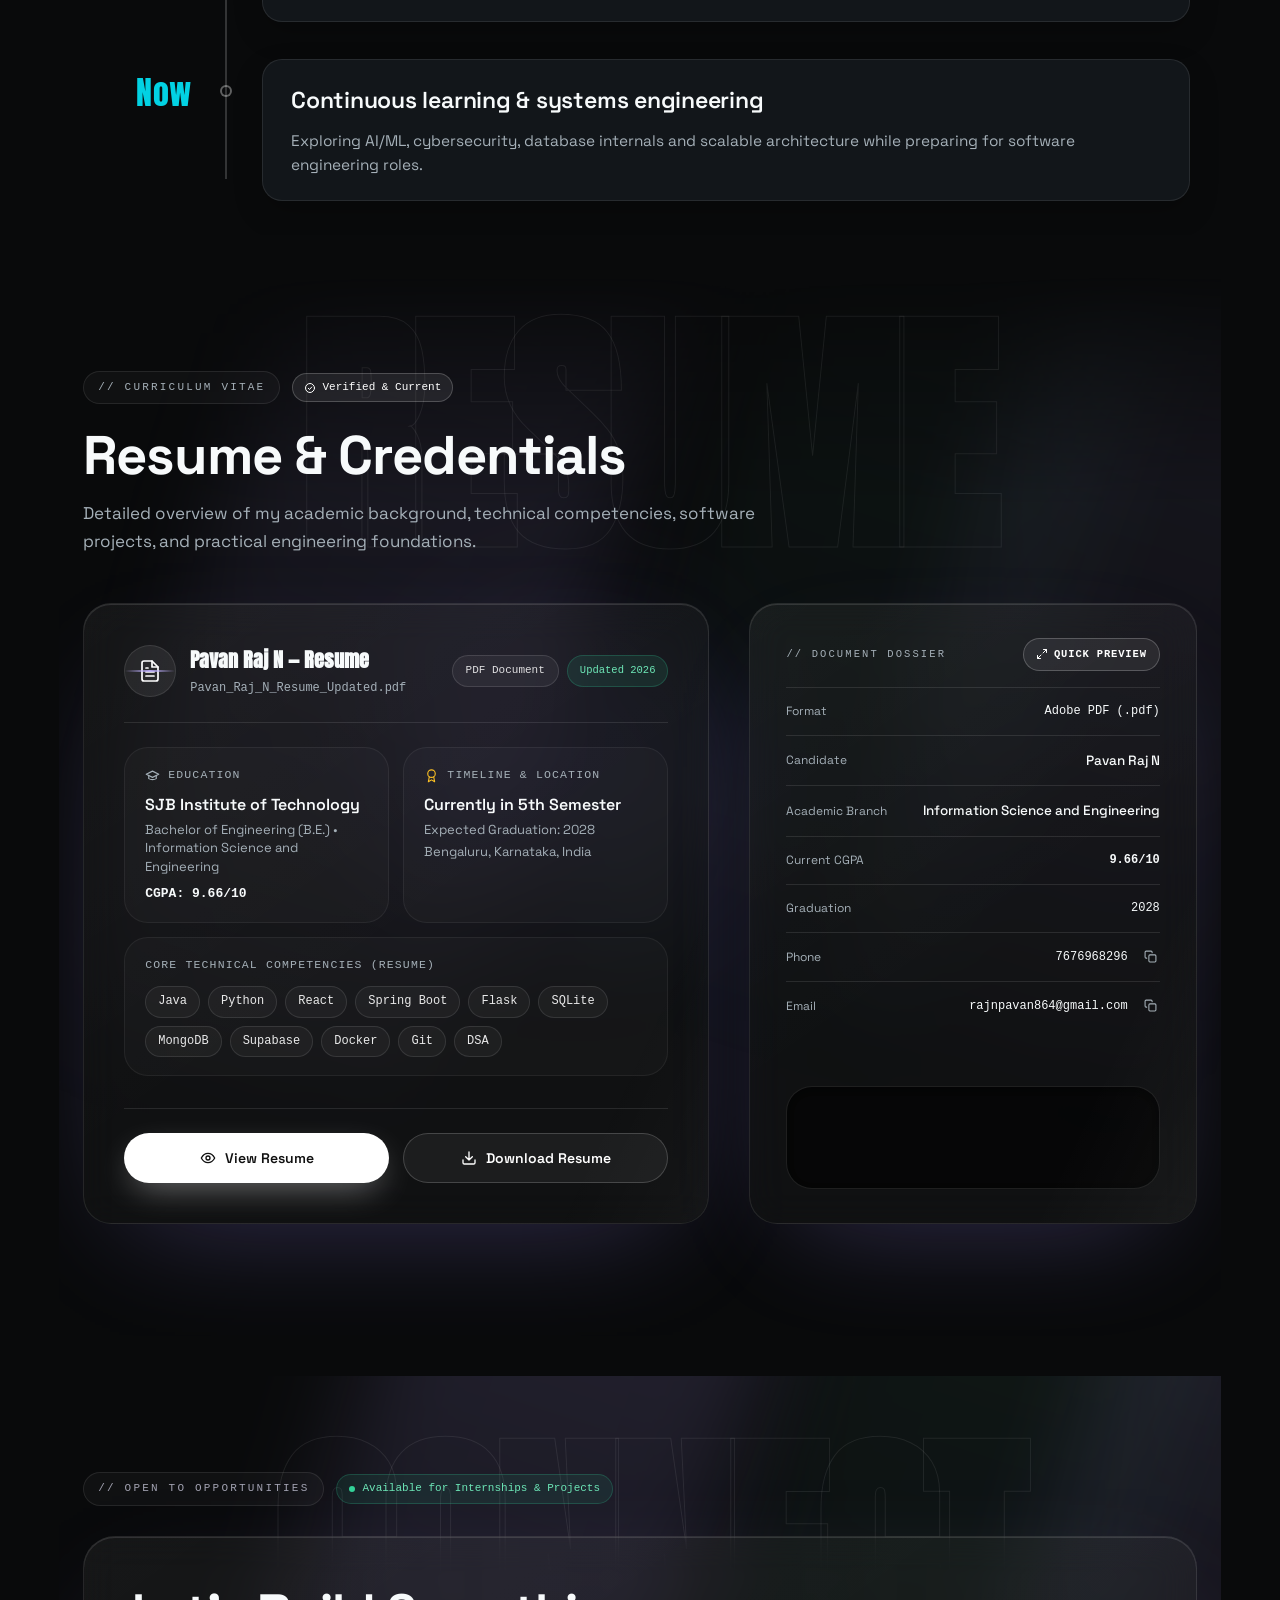
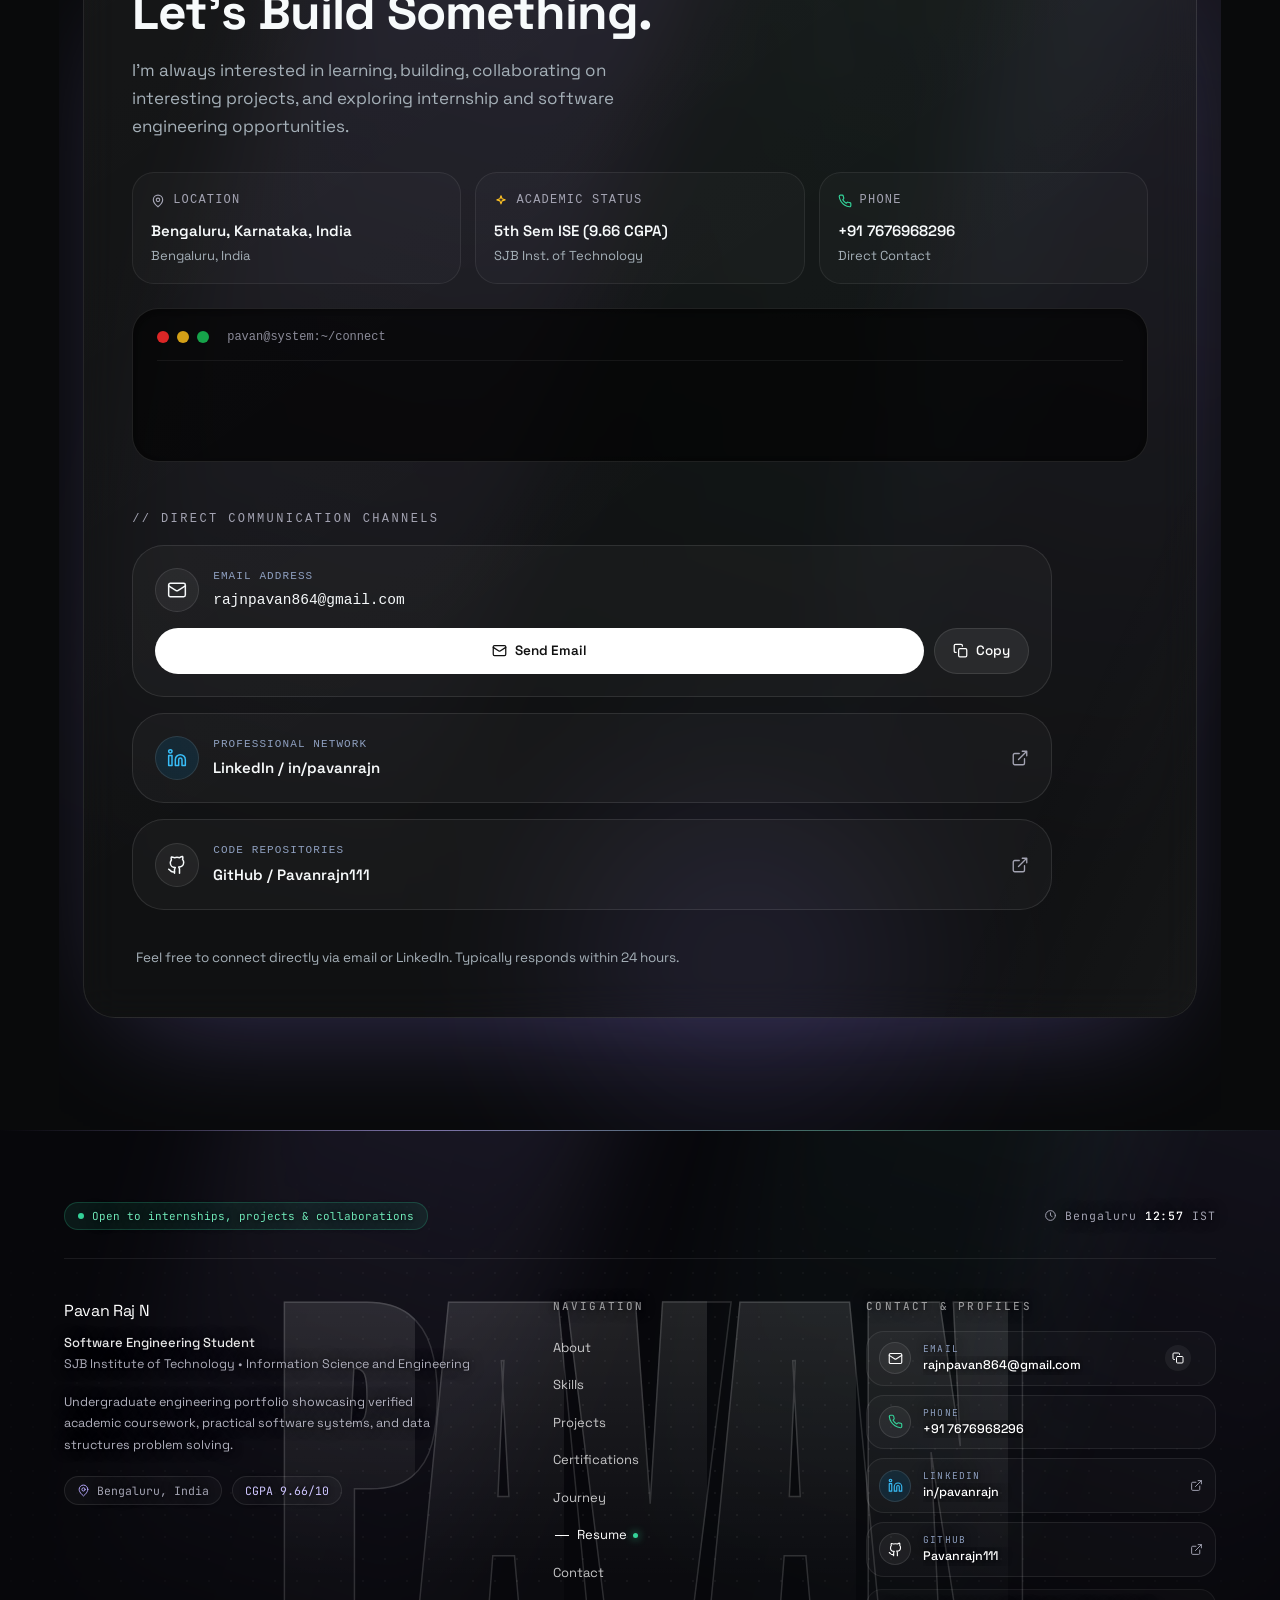
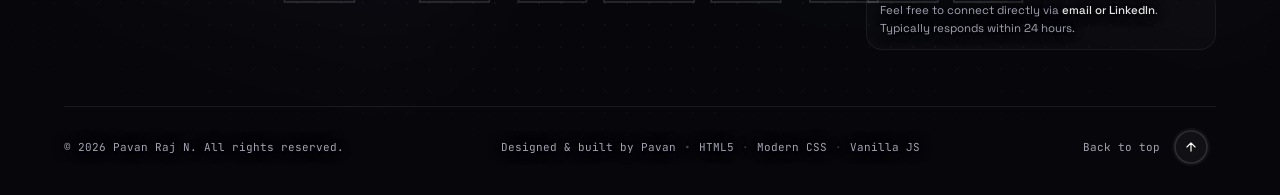
==== commit 0acc8a7c: "Add hologram hero loader Co-authored-by: Copilot <223556219+Copilot@users.noreply.github.com>" ====
--- a/index.html
+++ b/index.html
@@ -20,10 +20,32 @@
     />
     <link rel="stylesheet" href="styles.css" />
     <link rel="stylesheet" href="styles/hologram.css" />
+    <link href="https://fonts.googleapis.com/css2?family=Oswald:wght@400;500;700&display=swap" rel="stylesheet" />
+    <link rel="stylesheet" href="styles/loader.css" />
     <link rel="stylesheet" href="contact-cinematic.css" />
     <link rel="stylesheet" href="resume-cinematic.css" />
     <link rel="stylesheet" href="certifications.css" />
     <link rel="stylesheet" href="footer-cinematic.css" />
+    <script>
+      (function () {
+        var root = document.documentElement;
+        root.classList.add("pv-loading");
+        try {
+          if (sessionStorage.getItem("pvLoaderSeen") && !/[?&]loader/.test(location.search)) {
+            root.classList.add("pv-skip");
+            root.classList.remove("pv-loading");
+          }
+        } catch (error) {}
+      })();
+    </script>
+    <noscript>
+      <style>
+        #pvl { display: none; }
+        .pv-stage.pv-wait { opacity: 1; }
+        .pv-stage.pv-wait * { animation-play-state: running !important; }
+        html.pv-loading { overflow: auto; }
+      </style>
+    </noscript>
   </head>
   <body>
     <div class="page-shell">
@@ -47,7 +69,7 @@
         <section id="home" class="hero">
           <h1 class="sr-only hero-sr-heading">Pavan Raj N — Software Engineering Portfolio</h1>
           <div class="hero-artwork">
-            <div class="pv-stage" aria-hidden="true">
+            <div class="pv-stage pv-wait" aria-hidden="true">
               <div class="pv-word"><div class="w-dim"></div><div class="w-hold"><div class="w-pool"></div><div class="w-breath"></div></div><div class="w-rise"></div><div class="w-sweep"></div><div class="w-down"></div><div class="w-flare"></div></div>
               <div class="pv-wordg"><div class="a"></div><div class="b"></div></div>
               <canvas class="pv-particles"></canvas>
@@ -1170,10 +1192,28 @@
       </div>
     </dialog>
 
+    <div id="pvl" role="status" aria-live="polite" aria-label="Loading">
+      <div class="shock"></div>
+      <div class="box">
+        <div class="rw">
+          <svg viewBox="0 0 200 200" aria-hidden="true">
+            <g class="a1"><circle cx="100" cy="100" r="94" fill="none" stroke="#19e6ff" stroke-width="1" stroke-dasharray="1.5 5" opacity=".8"/></g>
+            <g class="a2"><circle cx="100" cy="100" r="84" pathLength="100" fill="none" stroke="#19e6ff" stroke-width="3" stroke-dasharray="30 4 20 4 30 4 6 2" opacity=".6"/></g>
+            <circle cx="100" cy="100" r="70" fill="none" stroke="rgba(25,230,255,.15)" stroke-width="4"/>
+            <circle class="arc" cx="100" cy="100" r="70" pathLength="100" fill="none" stroke="#19e6ff" stroke-width="4" stroke-linecap="round"/>
+            <circle class="rp" cx="100" cy="100" r="50" fill="none" stroke="#19e6ff" stroke-width="1.5"/>
+          </svg>
+          <div class="mid"><div class="num"><span data-pct>0</span><small>%</small></div></div>
+        </div>
+        <div class="stat" data-stat>INITIALIZING SYSTEM</div>
+        <div class="foot">PAVAN RAJ N &nbsp;&middot;&nbsp; INFORMATION SCIENCE &amp; ENGINEERING</div>
+      </div>
+    </div>
     <script src="script.js"></script>
     <script src="certifications-data.js"></script>
     <script src="certifications.js"></script>
     <script src="footer-cinematic.js"></script>
     <script src="scripts/hologram.js"></script>
+    <script src="scripts/loader.js"></script>
   </body>
 </html>
--- a/styles/loader.css
+++ b/styles/loader.css
@@ -0,0 +1,34 @@
+/* PAVAN ring loader — works with hologram.css / hologram.js */
+html.pv-loading{overflow:hidden}
+html.pv-skip #pvl{display:none}
+/* hologram waits (hidden + paused) until the loader finishes */
+.pv-stage{transition:opacity .9s ease}
+.pv-stage.pv-wait{opacity:0}
+.pv-stage.pv-wait *{animation-play-state:paused!important}
+.hero-artwork.reveal{animation:plHeroIn 1.5s cubic-bezier(.2,.7,.2,1) both}
+@keyframes plHeroIn{from{opacity:1;transform:scale(1.06);filter:brightness(.45)}to{opacity:1;transform:none;filter:none}}
+#pvl{position:fixed;inset:0;z-index:9999;display:grid;place-items:center;background:radial-gradient(ellipse at 50% 45%,#07242c 0%,#02090d 62%);font-family:Oswald,'Arial Narrow',Impact,sans-serif;color:#cffaff;transition:opacity .8s ease,visibility .8s;overflow:hidden}
+#pvl::after{content:"";position:absolute;inset:0;background:repeating-linear-gradient(to bottom,rgba(0,0,0,.28) 0 1px,transparent 1px 4px);pointer-events:none}
+#pvl.out{opacity:0;visibility:hidden}
+#pvl .box{position:relative;z-index:1}
+#pvl .rw{position:relative;width:min(48vmin,340px);margin:auto}
+#pvl .rw svg{width:100%;display:block;overflow:visible}
+#pvl .rw svg *{transform-box:view-box;transform-origin:100px 100px}
+#pvl .mid{position:absolute;inset:0;display:grid;place-items:center}
+#pvl .num{font-weight:700;font-variant-numeric:tabular-nums;font-size:min(11vmin,76px);text-shadow:0 0 22px rgba(25,230,255,.7)}
+#pvl .num small{font-size:.4em;opacity:.7}
+#pvl .stat{letter-spacing:.32em;font-size:clamp(11px,2.6vmin,15px);color:#19e6ff;text-align:center;margin-top:22px;min-height:1.4em}
+#pvl .foot{margin-top:10px;letter-spacing:.28em;font-size:clamp(9px,2vmin,12px);color:rgba(207,250,255,.5);text-align:center}
+#pvl .a1{animation:plCW 14s linear infinite}
+#pvl .a2{animation:plCCW 7s linear infinite}
+#pvl .arc{transform:rotate(-90deg);stroke-dasharray:100;stroke-dashoffset:calc(100 - var(--p,0));filter:drop-shadow(0 0 5px #19e6ff)}
+#pvl .rp{animation:plRip 3s ease-out infinite}
+#pvl .shock{position:absolute;left:50%;top:50%;width:22vmin;height:22vmin;border:2px solid #19e6ff;border-radius:50%;transform:translate(-50%,-50%) scale(.2);opacity:0;z-index:2;box-shadow:0 0 30px #19e6ff}
+#pvl.done .shock{animation:plShock .9s ease-out}
+#pvl.done .arc{stroke:#fff}
+#pvl.done .num{color:#fff}
+@keyframes plCW{to{transform:rotate(360deg)}}
+@keyframes plCCW{to{transform:rotate(-360deg)}}
+@keyframes plRip{0%{transform:scale(.7);opacity:.9}100%{transform:scale(1.25);opacity:0}}
+@keyframes plShock{0%{opacity:1;transform:translate(-50%,-50%) scale(.2)}100%{opacity:0;transform:translate(-50%,-50%) scale(10)}}
+@media (prefers-reduced-motion:reduce){#pvl *{animation:none!important}.hero-artwork.reveal{animation:none}#pvl.done .shock{display:none}}
